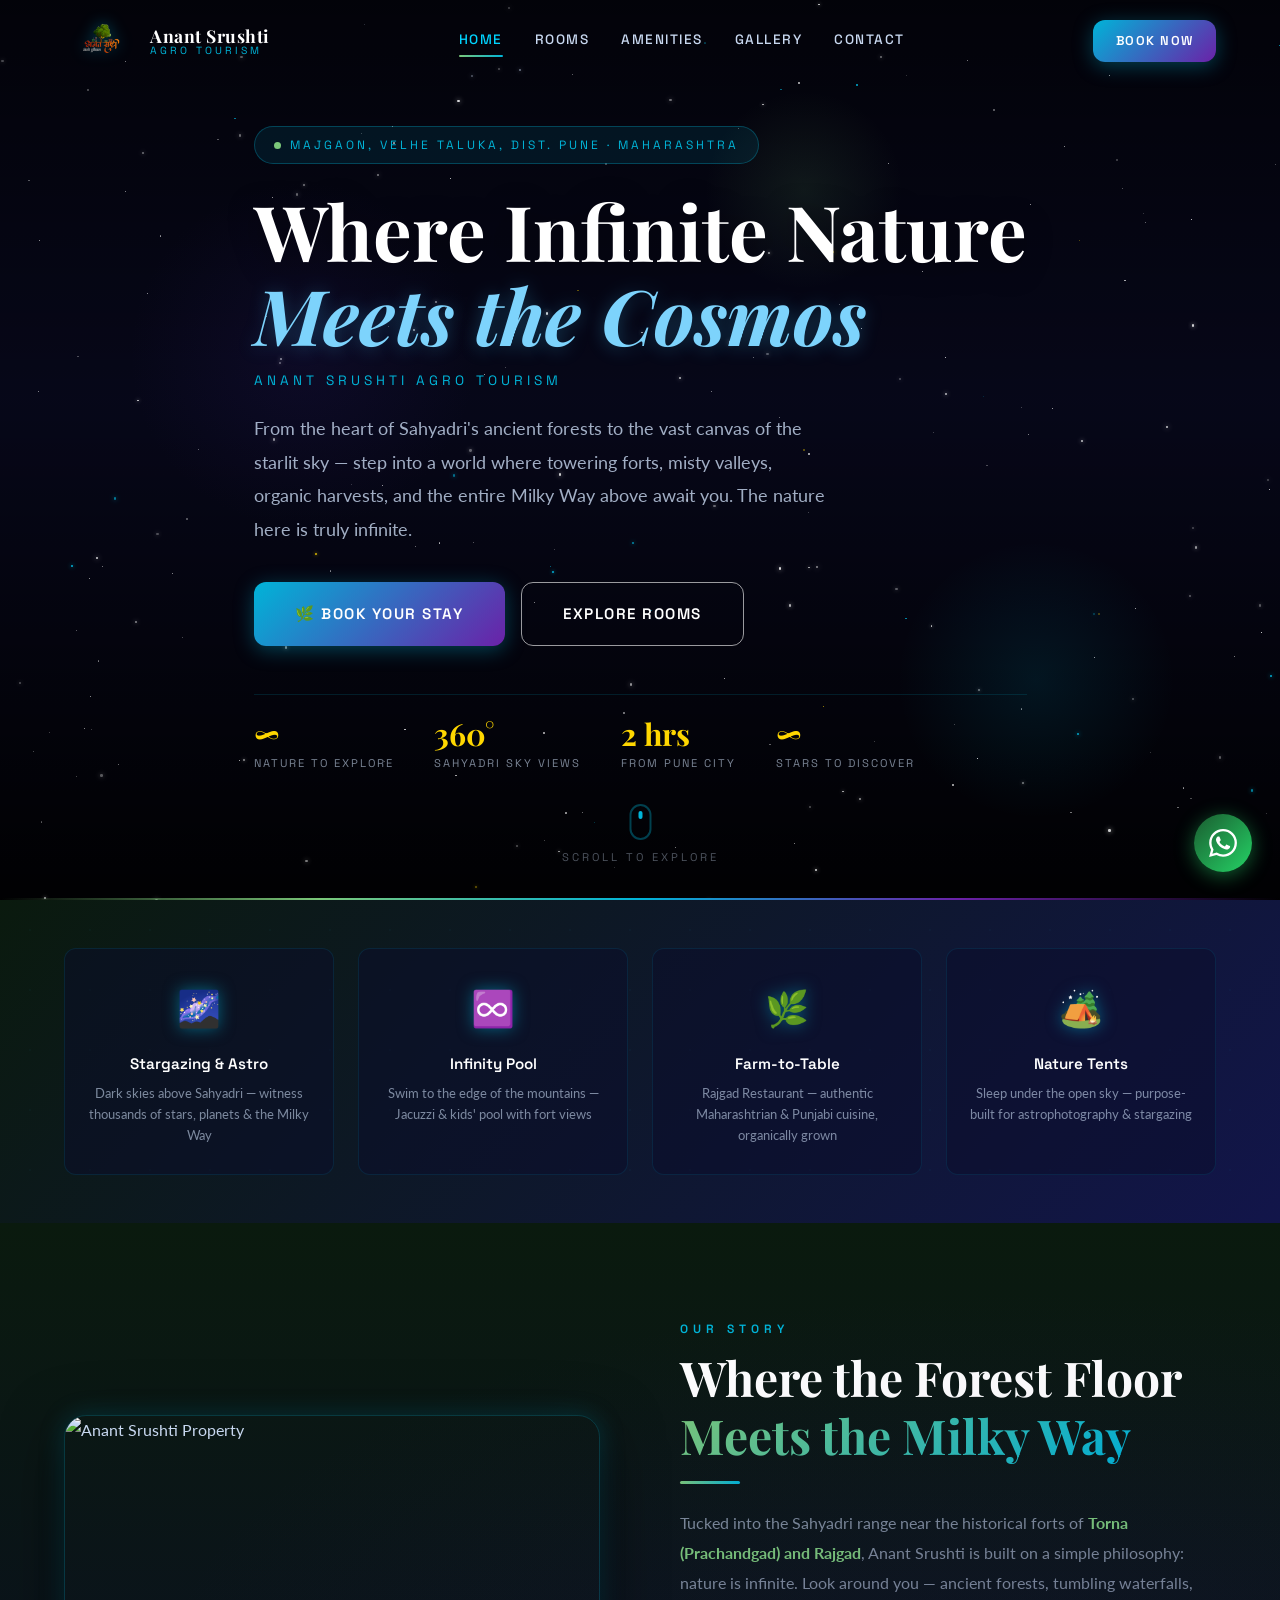
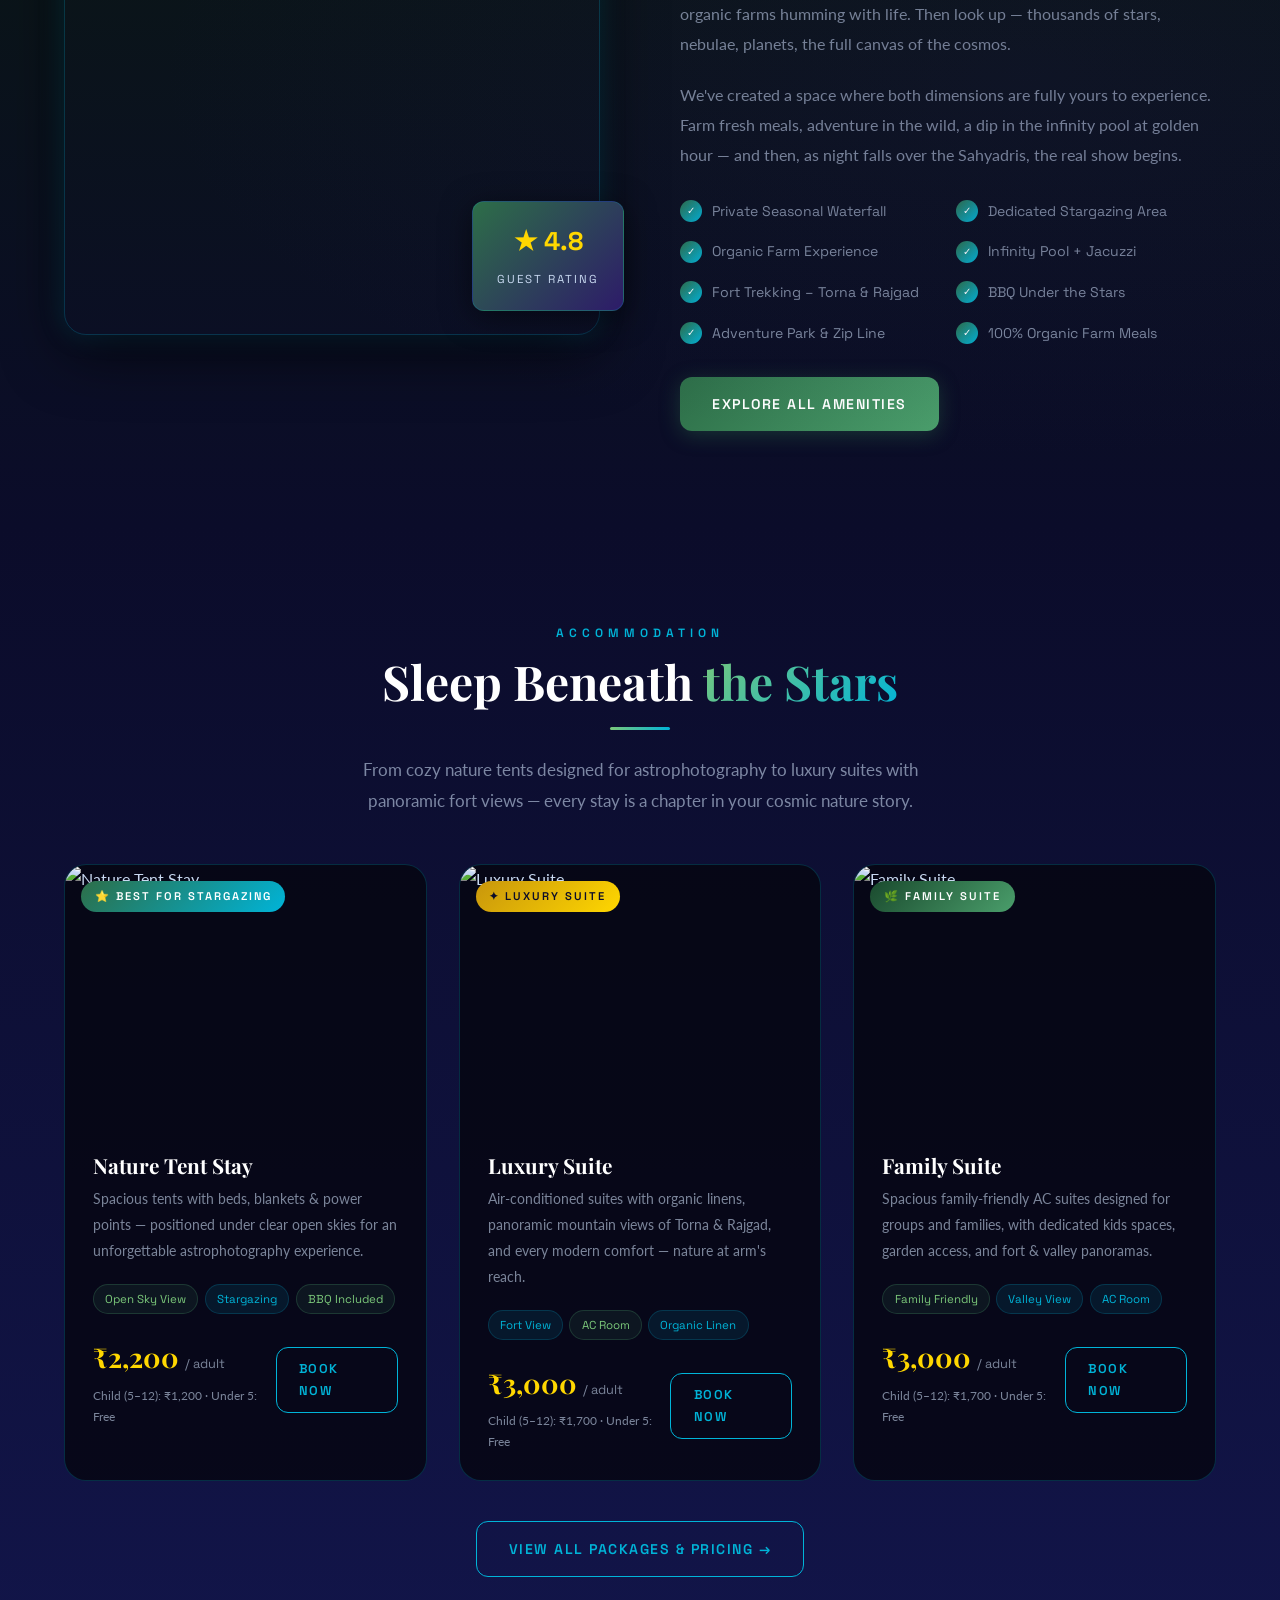
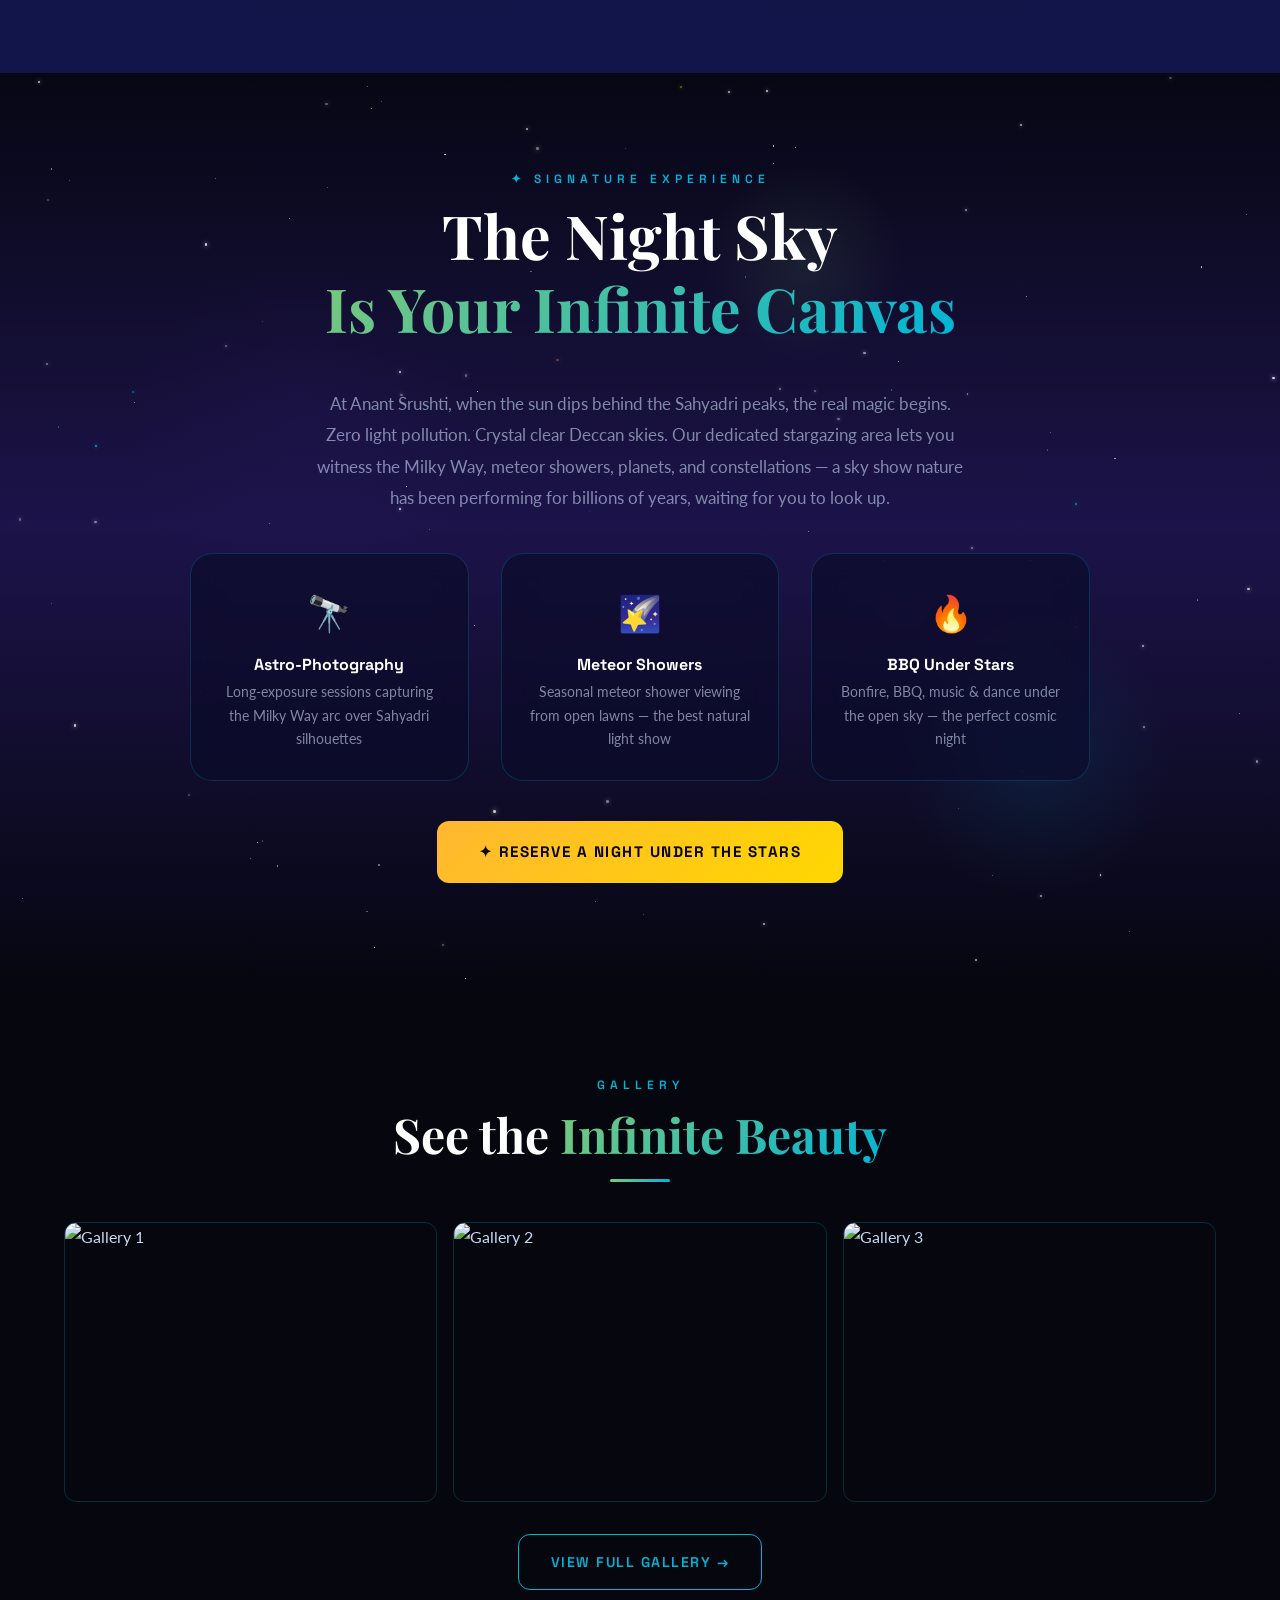
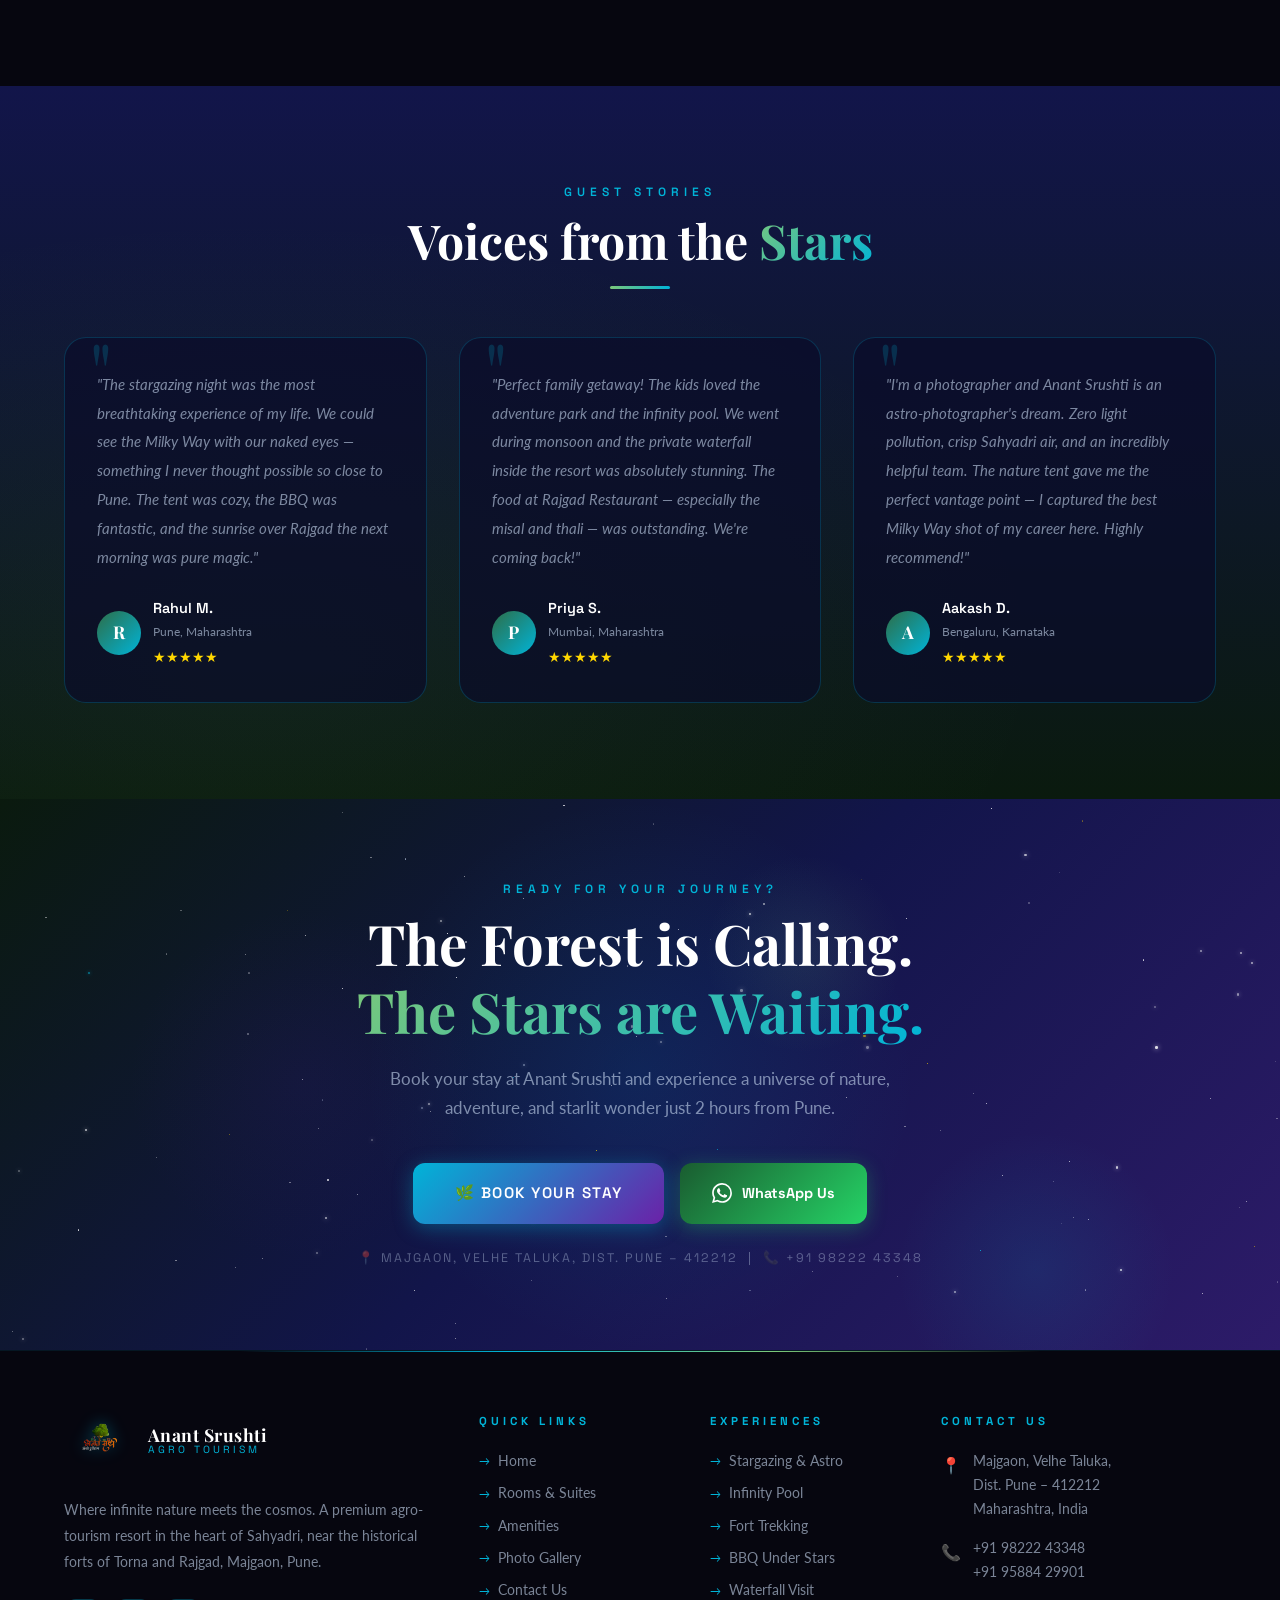
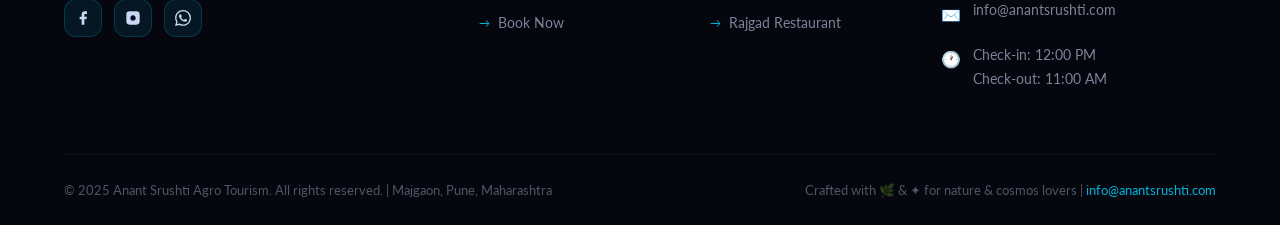
==== index.html @ 0590a641 "Publish Anant Srushti website" ====
<!DOCTYPE html>
<html lang="en">
<head>
  <meta charset="UTF-8" />
  <meta name="viewport" content="width=device-width, initial-scale=1.0" />
  <meta name="description" content="Anant Srushti Agro Tourism — Where Infinite Nature Meets the Cosmos. A premium agro-tourism resort in Majgaon, near Pune, Maharashtra. Stargazing, Infinity Pool, Farm-to-Table dining." />
  <title>Anant Srushti Agro Tourism | Infinite Nature, Infinite Sky</title>
  <link rel="icon" href="assets/images/logo.png" />
  <link rel="stylesheet" href="assets/css/style.css" />
</head>
<body>

  <!-- ══ NAVBAR ══ -->
  <nav class="navbar" id="navbar">
    <div class="nav-container">
      <a href="index.html" class="nav-logo">
        <img src="assets/images/logo.png" alt="Anant Srushti Logo" />
        <div class="nav-logo-text">
          <span class="nav-logo-name">Anant Srushti</span>
          <span class="nav-logo-sub">Agro Tourism</span>
        </div>
      </a>
      <div class="nav-links">
        <a href="index.html" class="active">Home</a>
        <a href="rooms.html">Rooms</a>
        <a href="amenities.html">Amenities</a>
        <a href="gallery.html">Gallery</a>
        <a href="contact.html">Contact</a>
      </div>
      <a href="booking.html" class="btn btn-primary btn-sm nav-cta">Book Now</a>
      <button class="hamburger" id="hamburger" aria-label="Toggle Menu">
        <span></span><span></span><span></span>
      </button>
    </div>
  </nav>

  <!-- Mobile Nav -->
  <div class="mobile-nav" id="mobileNav">
    <a href="index.html">Home</a>
    <a href="rooms.html">Rooms &amp; Accommodation</a>
    <a href="amenities.html">Amenities</a>
    <a href="gallery.html">Gallery</a>
    <a href="contact.html">Contact Us</a>
    <a href="booking.html" class="btn btn-primary">Book Now</a>
  </div>

  <!-- ══ HERO ══ -->
  <section class="hero" id="home">
    <!-- Star canvas -->
    <div class="star-canvas" aria-hidden="true"></div>

    <!-- Background: real slider images from the website -->
    <div class="hero-bg" style="background-image:
      linear-gradient(to top, rgba(0,0,0,0.98) 0%, rgba(0,0,0,0.68) 30%, rgba(0,0,0,0.42) 55%, rgba(0,0,0,0.82) 100%),
      url('https://www.anantsrushti.com/img/new_slider/1.jpg');"></div>

    <div class="container">
      <div class="hero-content">
        <div class="hero-badge">
          <span class="dot"></span>
          Majgaon, Velhe Taluka, Dist. Pune · Maharashtra
        </div>

        <h1>Where Infinite Nature<br /><em>Meets the Cosmos</em></h1>
        <p class="hero-tagline">Anant Srushti Agro Tourism</p>

        <p class="hero-desc">
          From the heart of Sahyadri's ancient forests to the vast canvas of the starlit sky —
          step into a world where towering forts, misty valleys, organic harvests, and
          the entire Milky Way above await you. The nature here is truly infinite.
        </p>

        <div class="hero-btns">
          <a href="booking.html" class="btn btn-primary btn-lg">🌿 Book Your Stay</a>
          <a href="rooms.html"   class="btn btn-outline-white btn-lg">Explore Rooms</a>
        </div>

        <div class="hero-stats">
          <div>
            <span class="hero-stat-val">∞</span>
            <span class="hero-stat-lab">Nature to Explore</span>
          </div>
          <div>
            <span class="hero-stat-val">360°</span>
            <span class="hero-stat-lab">Sahyadri Sky Views</span>
          </div>
          <div>
            <span class="hero-stat-val">2 hrs</span>
            <span class="hero-stat-lab">From Pune City</span>
          </div>
          <div>
            <span class="hero-stat-val">∞</span>
            <span class="hero-stat-lab">Stars to Discover</span>
          </div>
        </div>
      </div>
    </div>

    <div class="hero-scroll-hint">
      <div class="scroll-mouse"></div>
      <span>Scroll to explore</span>
    </div>
  </section>

  <!-- ══ HIGHLIGHTS STRIP ══ -->
  <section class="highlights">
    <div class="container">
      <div class="grid-4 stagger-children">
        <div class="highlight-card" data-animate>
          <span class="highlight-icon">🌌</span>
          <div class="highlight-title">Stargazing &amp; Astro</div>
          <div class="highlight-text">Dark skies above Sahyadri — witness thousands of stars, planets &amp; the Milky Way</div>
        </div>
        <div class="highlight-card" data-animate>
          <span class="highlight-icon">♾️</span>
          <div class="highlight-title">Infinity Pool</div>
          <div class="highlight-text">Swim to the edge of the mountains — Jacuzzi &amp; kids' pool with fort views</div>
        </div>
        <div class="highlight-card" data-animate>
          <span class="highlight-icon">🌿</span>
          <div class="highlight-title">Farm-to-Table</div>
          <div class="highlight-text">Rajgad Restaurant — authentic Maharashtrian &amp; Punjabi cuisine, organically grown</div>
        </div>
        <div class="highlight-card" data-animate>
          <span class="highlight-icon">🏕️</span>
          <div class="highlight-title">Nature Tents</div>
          <div class="highlight-text">Sleep under the open sky — purpose-built for astrophotography &amp; stargazing</div>
        </div>
      </div>
    </div>
  </section>

  <!-- ══ ABOUT ══ -->
  <section class="section" style="background: linear-gradient(180deg, var(--nature-dark) 0%, var(--space-dark) 100%); position:relative; overflow:hidden;">
    <!-- subtle nebula background -->
    <div style="position:absolute; inset:0; background: radial-gradient(ellipse at 80% 50%, rgba(45,27,105,0.12), transparent 60%); pointer-events:none;"></div>
    <div class="container">
      <div class="about-grid">
        <div class="about-img-wrapper" data-animate="left">
          <img src="https://www.anantsrushti.com/img/about-us.jpg" alt="Anant Srushti Property" loading="lazy" />
          <div class="about-badge">
            <strong>★ 4.8</strong>
            <span>Guest Rating</span>
          </div>
        </div>

        <div data-animate="right">
          <span class="section-label">Our Story</span>
          <h2 class="section-title">Where the Forest Floor<br/><span class="grad-text">Meets the Milky Way</span></h2>
          <div class="divider"></div>
          <p style="color:var(--text-muted); margin-bottom:1.25rem; line-height:1.9;">
            Tucked into the Sahyadri range near the historical forts of <strong style="color:var(--nature-glow)">Torna (Prachandgad) and Rajgad</strong>,
            Anant Srushti is built on a simple philosophy: nature is infinite. Look around you — ancient forests, tumbling waterfalls,
            organic farms humming with life. Then look up — thousands of stars, nebulae, planets, the full canvas of the cosmos.
          </p>
          <p style="color:var(--text-muted); margin-bottom:1.75rem; line-height:1.9;">
            We've created a space where both dimensions are fully yours to experience. Farm fresh meals, adventure in the wild,
            a dip in the infinity pool at golden hour — and then, as night falls over the Sahyadris, the real show begins.
          </p>
          <div class="about-features">
            <div class="about-feature"><span class="check">✓</span> Private Seasonal Waterfall</div>
            <div class="about-feature"><span class="check">✓</span> Dedicated Stargazing Area</div>
            <div class="about-feature"><span class="check">✓</span> Organic Farm Experience</div>
            <div class="about-feature"><span class="check">✓</span> Infinity Pool + Jacuzzi</div>
            <div class="about-feature"><span class="check">✓</span> Fort Trekking – Torna &amp; Rajgad</div>
            <div class="about-feature"><span class="check">✓</span> BBQ Under the Stars</div>
            <div class="about-feature"><span class="check">✓</span> Adventure Park &amp; Zip Line</div>
            <div class="about-feature"><span class="check">✓</span> 100% Organic Farm Meals</div>
          </div>
          <div style="margin-top:2rem;">
            <a href="amenities.html" class="btn btn-nature">Explore All Amenities</a>
          </div>
        </div>
      </div>
    </div>
  </section>

  <!-- ══ ROOMS PREVIEW ══ -->
  <section class="section section-space">
    <div class="container">
      <div class="text-center" style="margin-bottom:3rem;">
        <span class="section-label" data-animate>Accommodation</span>
        <h2 class="section-title" data-animate>Sleep Beneath <span class="grad-text">the Stars</span></h2>
        <div class="divider center" data-animate></div>
        <p class="section-subtitle" style="margin:0 auto;" data-animate>
          From cozy nature tents designed for astrophotography to luxury suites with panoramic fort views —
          every stay is a chapter in your cosmic nature story.
        </p>
      </div>
      <div class="grid-3 stagger-children">

        <!-- Tent -->
        <div class="room-card" data-animate>
          <div class="room-img-wrap">
            <img src="https://www.anantsrushti.com/img/new_slider/3.jpg" alt="Nature Tent Stay" loading="lazy" />
            <span class="room-badge">⭐ Best for Stargazing</span>
          </div>
          <div class="room-body">
            <h3>Nature Tent Stay</h3>
            <p>Spacious tents with beds, blankets &amp; power points — positioned under clear open skies for an unforgettable astrophotography experience.</p>
            <div class="room-tags">
              <span class="room-tag green">Open Sky View</span>
              <span class="room-tag">Stargazing</span>
              <span class="room-tag green">BBQ Included</span>
            </div>
            <div style="display:flex; justify-content:space-between; align-items:center; margin-top:1.25rem;">
              <div>
                <div class="room-price">₹2,200 <span>/ adult</span></div>
                <div style="font-size:0.75rem; color:var(--text-muted); margin-top:0.2rem;">Child (5–12): ₹1,200 · Under 5: Free</div>
              </div>
              <a href="booking.html" class="btn btn-outline btn-sm">Book Now</a>
            </div>
          </div>
        </div>

        <!-- Luxury Suite -->
        <div class="room-card" data-animate>
          <div class="room-img-wrap">
            <img src="https://www.anantsrushti.com/img/new_slider/2.jpg" alt="Luxury Suite" loading="lazy" />
            <span class="room-badge" style="background:linear-gradient(135deg,#c8960c,#ffd700); color:#0b0c2a;">✦ Luxury Suite</span>
          </div>
          <div class="room-body">
            <h3>Luxury Suite</h3>
            <p>Air-conditioned suites with organic linens, panoramic mountain views of Torna &amp; Rajgad, and every modern comfort — nature at arm's reach.</p>
            <div class="room-tags">
              <span class="room-tag">Fort View</span>
              <span class="room-tag green">AC Room</span>
              <span class="room-tag">Organic Linen</span>
            </div>
            <div style="display:flex; justify-content:space-between; align-items:center; margin-top:1.25rem;">
              <div>
                <div class="room-price">₹3,000 <span>/ adult</span></div>
                <div style="font-size:0.75rem; color:var(--text-muted); margin-top:0.2rem;">Child (5–12): ₹1,700 · Under 5: Free</div>
              </div>
              <a href="booking.html" class="btn btn-outline btn-sm">Book Now</a>
            </div>
          </div>
        </div>

        <!-- Family Suite -->
        <div class="room-card" data-animate>
          <div class="room-img-wrap">
            <img src="https://www.anantsrushti.com/img/new_slider/4.jpg" alt="Family Suite" loading="lazy" />
            <span class="room-badge" style="background:linear-gradient(135deg,#1a4a2e,#4a9e6b);">🌿 Family Suite</span>
          </div>
          <div class="room-body">
            <h3>Family Suite</h3>
            <p>Spacious family-friendly AC suites designed for groups and families, with dedicated kids spaces, garden access, and fort &amp; valley panoramas.</p>
            <div class="room-tags">
              <span class="room-tag green">Family Friendly</span>
              <span class="room-tag">Valley View</span>
              <span class="room-tag">AC Room</span>
            </div>
            <div style="display:flex; justify-content:space-between; align-items:center; margin-top:1.25rem;">
              <div>
                <div class="room-price">₹3,000 <span>/ adult</span></div>
                <div style="font-size:0.75rem; color:var(--text-muted); margin-top:0.2rem;">Child (5–12): ₹1,700 · Under 5: Free</div>
              </div>
              <a href="booking.html" class="btn btn-outline btn-sm">Book Now</a>
            </div>
          </div>
        </div>

      </div>
      <div class="text-center" style="margin-top:2.5rem;">
        <a href="rooms.html" class="btn btn-outline">View All Packages &amp; Pricing →</a>
      </div>
    </div>
  </section>

  <!-- ══ STARGAZING EXPERIENCE STRIP ══ -->
  <section class="experience-strip" style="background-image: linear-gradient(to top, rgba(6,6,15,0.95) 0%, rgba(45,27,105,0.5) 50%, rgba(6,6,15,0.9) 100%), url('https://www.anantsrushti.com/img/services/gallery11.jpg');">
    <div class="star-canvas" aria-hidden="true"></div>
    <div class="overlay"></div>
    <div class="container text-center" style="position:relative; z-index:2;">
      <span class="section-label" data-animate>✦ Signature Experience</span>
      <h2 class="section-title" data-animate style="font-size:clamp(2.2rem,5vw,3.8rem);">The Night Sky<br/><span class="grad-text">Is Your Infinite Canvas</span></h2>
      <div class="divider center" data-animate></div>
      <p class="section-subtitle" style="margin: 0 auto 2.5rem; max-width:650px;" data-animate>
        At Anant Srushti, when the sun dips behind the Sahyadri peaks, the real magic begins.
        Zero light pollution. Crystal clear Deccan skies. Our dedicated stargazing area lets you
        witness the Milky Way, meteor showers, planets, and constellations — a sky show
        nature has been performing for billions of years, waiting for you to look up.
      </p>
      <div class="grid-3 stagger-children" style="max-width:900px; margin:0 auto 2.5rem;">
        <div class="glass-card" style="padding:1.75rem; text-align:center;">
          <div style="font-size:2.2rem; margin-bottom:0.75rem;">🔭</div>
          <h4 style="color:var(--white); font-family:'Space Grotesk',sans-serif; margin-bottom:0.4rem;">Astro-Photography</h4>
          <p style="font-size:0.85rem; color:var(--text-muted);">Long-exposure sessions capturing the Milky Way arc over Sahyadri silhouettes</p>
        </div>
        <div class="glass-card" style="padding:1.75rem; text-align:center;">
          <div style="font-size:2.2rem; margin-bottom:0.75rem;">🌠</div>
          <h4 style="color:var(--white); font-family:'Space Grotesk',sans-serif; margin-bottom:0.4rem;">Meteor Showers</h4>
          <p style="font-size:0.85rem; color:var(--text-muted);">Seasonal meteor shower viewing from open lawns — the best natural light show</p>
        </div>
        <div class="glass-card" style="padding:1.75rem; text-align:center;">
          <div style="font-size:2.2rem; margin-bottom:0.75rem;">🔥</div>
          <h4 style="color:var(--white); font-family:'Space Grotesk',sans-serif; margin-bottom:0.4rem;">BBQ Under Stars</h4>
          <p style="font-size:0.85rem; color:var(--text-muted);">Bonfire, BBQ, music &amp; dance under the open sky — the perfect cosmic night</p>
        </div>
      </div>
      <a href="booking.html" class="btn btn-gold btn-lg">✦ Reserve a Night Under the Stars</a>
    </div>
  </section>

  <!-- ══ GALLERY PREVIEW ══ -->
  <section class="section section-dark">
    <div class="container">
      <div class="text-center" style="margin-bottom:2.5rem;">
        <span class="section-label" data-animate>Gallery</span>
        <h2 class="section-title" data-animate>See the <span class="grad-text">Infinite Beauty</span></h2>
        <div class="divider center" data-animate></div>
      </div>
      <div style="display:grid; grid-template-columns: repeat(3, 1fr); gap:1rem; margin-bottom:2rem;">
        <div style="border-radius:var(--radius); overflow:hidden; border:1px solid var(--border-glow); aspect-ratio:4/3;">
          <img src="https://www.anantsrushti.com/img/gallery/1t.jpg"  alt="Gallery 1" style="width:100%;height:100%;object-fit:cover;" loading="lazy" />
        </div>
        <div style="border-radius:var(--radius); overflow:hidden; border:1px solid var(--border-glow); aspect-ratio:4/3;">
          <img src="https://www.anantsrushti.com/img/gallery/5t.jpg"  alt="Gallery 2" style="width:100%;height:100%;object-fit:cover;" loading="lazy" />
        </div>
        <div style="border-radius:var(--radius); overflow:hidden; border:1px solid var(--border-glow); aspect-ratio:4/3;">
          <img src="https://www.anantsrushti.com/img/gallery/10t.jpg" alt="Gallery 3" style="width:100%;height:100%;object-fit:cover;" loading="lazy" />
        </div>
      </div>
      <div class="text-center">
        <a href="gallery.html" class="btn btn-outline">View Full Gallery →</a>
      </div>
    </div>
  </section>

  <!-- ══ TESTIMONIALS ══ -->
  <section class="section" style="background: linear-gradient(180deg, var(--space-mid) 0%, var(--nature-dark) 100%); position:relative; overflow:hidden;">
    <div style="position:absolute; inset:0; background:radial-gradient(ellipse at 20% 80%, rgba(123,200,122,0.06), transparent 55%); pointer-events:none;"></div>
    <div class="container">
      <div class="text-center" style="margin-bottom:3rem;">
        <span class="section-label" data-animate>Guest Stories</span>
        <h2 class="section-title" data-animate>Voices from the <span class="grad-text">Stars</span></h2>
        <div class="divider center" data-animate></div>
      </div>
      <div class="grid-3 stagger-children">
        <div class="testimonial-card" data-animate>
          <p class="testimonial-text">"The stargazing night was the most breathtaking experience of my life. We could see the Milky Way with our naked eyes — something I never thought possible so close to Pune. The tent was cozy, the BBQ was fantastic, and the sunrise over Rajgad the next morning was pure magic."</p>
          <div class="testimonial-author">
            <div class="testimonial-avatar">R</div>
            <div>
              <div class="testimonial-name">Rahul M.</div>
              <div class="testimonial-loc">Pune, Maharashtra</div>
              <div class="testimonial-stars">★★★★★</div>
            </div>
          </div>
        </div>
        <div class="testimonial-card" data-animate>
          <p class="testimonial-text">"Perfect family getaway! The kids loved the adventure park and the infinity pool. We went during monsoon and the private waterfall inside the resort was absolutely stunning. The food at Rajgad Restaurant — especially the misal and thali — was outstanding. We're coming back!"</p>
          <div class="testimonial-author">
            <div class="testimonial-avatar">P</div>
            <div>
              <div class="testimonial-name">Priya S.</div>
              <div class="testimonial-loc">Mumbai, Maharashtra</div>
              <div class="testimonial-stars">★★★★★</div>
            </div>
          </div>
        </div>
        <div class="testimonial-card" data-animate>
          <p class="testimonial-text">"I'm a photographer and Anant Srushti is an astro-photographer's dream. Zero light pollution, crisp Sahyadri air, and an incredibly helpful team. The nature tent gave me the perfect vantage point — I captured the best Milky Way shot of my career here. Highly recommend!"</p>
          <div class="testimonial-author">
            <div class="testimonial-avatar">A</div>
            <div>
              <div class="testimonial-name">Aakash D.</div>
              <div class="testimonial-loc">Bengaluru, Karnataka</div>
              <div class="testimonial-stars">★★★★★</div>
            </div>
          </div>
        </div>
      </div>
    </div>
  </section>

  <!-- ══ CTA BANNER ══ -->
  <section class="cta-banner">
    <div class="star-canvas" aria-hidden="true"></div>
    <div class="container">
      <span class="section-label" data-animate>Ready for Your Journey?</span>
      <h2 class="section-title" data-animate style="font-size:clamp(2rem,4.5vw,3.5rem); max-width:700px; margin:0 auto 1.25rem;">
        The Forest is Calling.<br/><span class="grad-text">The Stars are Waiting.</span>
      </h2>
      <p style="color:var(--text-muted); max-width:540px; margin: 0 auto 2.5rem; font-size:1.05rem;" data-animate>
        Book your stay at Anant Srushti and experience a universe of nature, adventure, and starlit wonder just 2 hours from Pune.
      </p>
      <div style="display:flex; gap:1rem; justify-content:center; flex-wrap:wrap;" data-animate>
        <a href="booking.html" class="btn btn-primary btn-lg">🌿 Book Your Stay</a>
        <a href="https://wa.me/919822243348" class="wa-btn" target="_blank">
          <svg width="20" height="20" viewBox="0 0 24 24" fill="currentColor"><path d="M17.472 14.382c-.297-.149-1.758-.867-2.03-.967-.273-.099-.471-.148-.67.15-.197.297-.767.966-.94 1.164-.173.199-.347.223-.644.075-.297-.15-1.255-.463-2.39-1.475-.883-.788-1.48-1.761-1.653-2.059-.173-.297-.018-.458.13-.606.134-.133.298-.347.446-.52.149-.174.198-.298.298-.497.099-.198.05-.371-.025-.52-.075-.149-.669-1.612-.916-2.207-.242-.579-.487-.5-.669-.51-.173-.008-.371-.01-.57-.01-.198 0-.52.074-.792.372-.272.297-1.04 1.016-1.04 2.479 0 1.462 1.065 2.875 1.213 3.074.149.198 2.096 3.2 5.077 4.487.709.306 1.262.489 1.694.625.712.227 1.36.195 1.871.118.571-.085 1.758-.719 2.006-1.413.248-.694.248-1.289.173-1.413-.074-.124-.272-.198-.57-.347m-5.421 7.403h-.004a9.87 9.87 0 01-5.031-1.378l-.361-.214-3.741.982.998-3.648-.235-.374a9.86 9.86 0 01-1.51-5.26c.001-5.45 4.436-9.884 9.888-9.884 2.64 0 5.122 1.03 6.988 2.898a9.825 9.825 0 012.893 6.994c-.003 5.45-4.437 9.884-9.885 9.884m8.413-18.297A11.815 11.815 0 0012.05 0C5.495 0 .16 5.335.157 11.892c0 2.096.547 4.142 1.588 5.945L.057 24l6.305-1.654a11.882 11.882 0 005.683 1.448h.005c6.554 0 11.89-5.335 11.893-11.893a11.821 11.821 0 00-3.48-8.413Z"/></svg>
          WhatsApp Us
        </a>
      </div>
      <p style="margin-top:1.5rem; font-family:'Space Grotesk',sans-serif; font-size:0.78rem; letter-spacing:2px; color:var(--text-dim);" data-animate>
        📍 MAJGAON, VELHE TALUKA, DIST. PUNE – 412212 &nbsp;|&nbsp; 📞 +91 98222 43348
      </p>
    </div>
  </section>

  <!-- ══ FOOTER ══ -->
  <footer>
    <div class="container">
      <div class="footer-grid">
        <div class="footer-brand">
          <a href="index.html" class="nav-logo" style="margin-bottom:1rem; display:inline-flex;">
            <img src="assets/images/logo.png" alt="Anant Srushti Logo" style="height:50px;" />
            <div class="nav-logo-text">
              <span class="nav-logo-name">Anant Srushti</span>
              <span class="nav-logo-sub">Agro Tourism</span>
            </div>
          </a>
          <p>Where infinite nature meets the cosmos. A premium agro-tourism resort in the heart of Sahyadri, near the historical forts of Torna and Rajgad, Majgaon, Pune.</p>
          <div class="social-links">
            <a href="#" class="social-link" aria-label="Facebook">
              <svg width="16" height="16" viewBox="0 0 24 24" fill="currentColor"><path d="M18 2h-3a5 5 0 00-5 5v3H7v4h3v8h4v-8h3l1-4h-4V7a1 1 0 011-1h3z"/></svg>
            </a>
            <a href="#" class="social-link" aria-label="Instagram">
              <svg width="16" height="16" viewBox="0 0 24 24" fill="currentColor"><rect x="2" y="2" width="20" height="20" rx="5" ry="5"/><path d="M16 11.37A4 4 0 1112.63 8 4 4 0 0116 11.37z" fill="var(--space-dark)"/><line x1="17.5" y1="6.5" x2="17.51" y2="6.5" stroke="var(--space-dark)" stroke-width="2"/></svg>
            </a>
            <a href="https://wa.me/919822243348" class="social-link" aria-label="WhatsApp" target="_blank">
              <svg width="16" height="16" viewBox="0 0 24 24" fill="currentColor"><path d="M17.472 14.382c-.297-.149-1.758-.867-2.03-.967-.273-.099-.471-.148-.67.15-.197.297-.767.966-.94 1.164-.173.199-.347.223-.644.075-.297-.15-1.255-.463-2.39-1.475-.883-.788-1.48-1.761-1.653-2.059-.173-.297-.018-.458.13-.606.134-.133.298-.347.446-.52.149-.174.198-.298.298-.497.099-.198.05-.371-.025-.52-.075-.149-.669-1.612-.916-2.207-.242-.579-.487-.5-.669-.51-.173-.008-.371-.01-.57-.01-.198 0-.52.074-.792.372-.272.297-1.04 1.016-1.04 2.479 0 1.462 1.065 2.875 1.213 3.074.149.198 2.096 3.2 5.077 4.487.709.306 1.262.489 1.694.625.712.227 1.36.195 1.871.118.571-.085 1.758-.719 2.006-1.413.248-.694.248-1.289.173-1.413-.074-.124-.272-.198-.57-.347m-5.421 7.403h-.004a9.87 9.87 0 01-5.031-1.378l-.361-.214-3.741.982.998-3.648-.235-.374a9.86 9.86 0 01-1.51-5.26c.001-5.45 4.436-9.884 9.888-9.884 2.64 0 5.122 1.03 6.988 2.898a9.825 9.825 0 012.893 6.994c-.003 5.45-4.437 9.884-9.885 9.884m8.413-18.297A11.815 11.815 0 0012.05 0C5.495 0 .16 5.335.157 11.892c0 2.096.547 4.142 1.588 5.945L.057 24l6.305-1.654a11.882 11.882 0 005.683 1.448h.005c6.554 0 11.89-5.335 11.893-11.893a11.821 11.821 0 00-3.48-8.413Z"/></svg>
            </a>
          </div>
        </div>
        <div>
          <h4 class="footer-heading">Quick Links</h4>
          <ul class="footer-links">
            <li><a href="index.html">Home</a></li>
            <li><a href="rooms.html">Rooms &amp; Suites</a></li>
            <li><a href="amenities.html">Amenities</a></li>
            <li><a href="gallery.html">Photo Gallery</a></li>
            <li><a href="contact.html">Contact Us</a></li>
            <li><a href="booking.html">Book Now</a></li>
          </ul>
        </div>
        <div>
          <h4 class="footer-heading">Experiences</h4>
          <ul class="footer-links">
            <li><a href="amenities.html">Stargazing &amp; Astro</a></li>
            <li><a href="amenities.html">Infinity Pool</a></li>
            <li><a href="amenities.html">Fort Trekking</a></li>
            <li><a href="amenities.html">BBQ Under Stars</a></li>
            <li><a href="amenities.html">Waterfall Visit</a></li>
            <li><a href="amenities.html">Rajgad Restaurant</a></li>
          </ul>
        </div>
        <div>
          <h4 class="footer-heading">Contact Us</h4>
          <div class="footer-contact-item">
            <span class="icon">📍</span>
            <span>Majgaon, Velhe Taluka,<br />Dist. Pune – 412212<br />Maharashtra, India</span>
          </div>
          <div class="footer-contact-item">
            <span class="icon">📞</span>
            <div>
              <a href="tel:+919822243348">+91 98222 43348</a><br />
              <a href="tel:+919588429901">+91 95884 29901</a>
            </div>
          </div>
          <div class="footer-contact-item">
            <span class="icon">✉️</span>
            <a href="mailto:info@anantsrushti.com">info@anantsrushti.com</a>
          </div>
          <div class="footer-contact-item">
            <span class="icon">🕐</span>
            <span>Check-in: 12:00 PM<br />Check-out: 11:00 AM</span>
          </div>
        </div>
      </div>
      <div class="footer-bottom">
        <p>© 2025 Anant Srushti Agro Tourism. All rights reserved. | Majgaon, Pune, Maharashtra</p>
        <p>Crafted with 🌿 &amp; ✦ for nature &amp; cosmos lovers | <a href="mailto:info@anantsrushti.com">info@anantsrushti.com</a></p>
      </div>
    </div>
  </footer>

  <!-- WhatsApp Float -->
  <a href="https://wa.me/919822243348" class="whatsapp-float" target="_blank" aria-label="Chat on WhatsApp">
    <span class="wa-tooltip">Chat with us!</span>
    <svg width="28" height="28" viewBox="0 0 24 24" fill="currentColor"><path d="M17.472 14.382c-.297-.149-1.758-.867-2.03-.967-.273-.099-.471-.148-.67.15-.197.297-.767.966-.94 1.164-.173.199-.347.223-.644.075-.297-.15-1.255-.463-2.39-1.475-.883-.788-1.48-1.761-1.653-2.059-.173-.297-.018-.458.13-.606.134-.133.298-.347.446-.52.149-.174.198-.298.298-.497.099-.198.05-.371-.025-.52-.075-.149-.669-1.612-.916-2.207-.242-.579-.487-.5-.669-.51-.173-.008-.371-.01-.57-.01-.198 0-.52.074-.792.372-.272.297-1.04 1.016-1.04 2.479 0 1.462 1.065 2.875 1.213 3.074.149.198 2.096 3.2 5.077 4.487.709.306 1.262.489 1.694.625.712.227 1.36.195 1.871.118.571-.085 1.758-.719 2.006-1.413.248-.694.248-1.289.173-1.413-.074-.124-.272-.198-.57-.347m-5.421 7.403h-.004a9.87 9.87 0 01-5.031-1.378l-.361-.214-3.741.982.998-3.648-.235-.374a9.86 9.86 0 01-1.51-5.26c.001-5.45 4.436-9.884 9.888-9.884 2.64 0 5.122 1.03 6.988 2.898a9.825 9.825 0 012.893 6.994c-.003 5.45-4.437 9.884-9.885 9.884m8.413-18.297A11.815 11.815 0 0012.05 0C5.495 0 .16 5.335.157 11.892c0 2.096.547 4.142 1.588 5.945L.057 24l6.305-1.654a11.882 11.882 0 005.683 1.448h.005c6.554 0 11.89-5.335 11.893-11.893a11.821 11.821 0 00-3.48-8.413Z"/></svg>
  </a>

  <script src="assets/js/main.js"></script>
</body>
</html>
---- assets/css/style.css ----
/* ============================================================
   Anant Srushti — Cosmic Nature Theme
   "Infinite Nature, Infinite Sky"
   
   Palette:
     Space Deep   : #06060f   (near-black space)
     Space Dark   : #0b0c2a   (deep navy)
     Space Mid    : #12154a   (midnight blue)
     Nebula       : #2d1b69   (nebula purple)
     Cosmos Blue  : #1e3a5f   (cosmic blue)
     Nature Dark  : #0a1a0e   (forest black)
     Nature Green : #1a4a2e   (deep forest)
     Nature Mid   : #2d6e48   (forest green)
     Nature Light : #4a9e6b   (leaf green)
     Nature Glow  : #7bc87a   (bioluminescent)
     Star Gold    : #ffd700   (stars)
     Aurora Teal  : #00b4d8   (aurora)
     Moonlight    : #c8d8f0   (star white)
============================================================ */

/* ── Google Fonts ── */
@import url('https://fonts.googleapis.com/css2?family=Playfair+Display:ital,wght@0,400;0,600;0,700;1,400&family=Space+Grotesk:wght@300;400;500;600;700&family=Lato:wght@300;400;700&display=swap');

/* ── CSS Custom Properties ── */
:root {
  --space-deep:      #06060f;
  --space-dark:      #0b0c2a;
  --space-mid:       #12154a;
  --nebula:          #2d1b69;
  --nebula-pink:     #6b21a8;
  --cosmos-blue:     #1e3a5f;
  --nature-dark:     #0a1a0e;
  --nature-green:    #1a4a2e;
  --nature-mid:      #2d6e48;
  --nature-light:    #4a9e6b;
  --nature-glow:     #7bc87a;
  --star-gold:       #ffd700;
  --star-amber:      #ffb830;
  --aurora-teal:     #00b4d8;
  --aurora-bright:   #00d4ff;
  --moonlight:       #c8d8f0;
  --white:           #ffffff;
  --earth-brown:     #3d2410;
  --cosmic-cream:    #f0eef8;

  /* Semantic */
  --bg-body:         var(--space-dark);
  --text-main:       var(--moonlight);
  --text-muted:      rgba(200, 216, 240, 0.6);
  --text-dim:        rgba(200, 216, 240, 0.38);
  --border-glow:     rgba(0, 180, 216, 0.22);
  --border-nature:   rgba(75, 158, 107, 0.25);
  --shadow-sm:       0 2px 12px rgba(0,0,0,0.35);
  --shadow-md:       0 6px 30px rgba(0,0,0,0.5);
  --shadow-lg:       0 16px 60px rgba(0,0,0,0.65);
  --shadow-glow:     0 0 25px rgba(0, 180, 216, 0.25);
  --shadow-nature:   0 0 25px rgba(75, 158, 107, 0.2);
  --radius:          12px;
  --radius-lg:       22px;
  --transition:      0.35s cubic-bezier(0.4, 0, 0.2, 1);
  --nav-height:      82px;
}

/* ── Reset & Base ── */
*, *::before, *::after { box-sizing: border-box; margin: 0; padding: 0; }
html { scroll-behavior: smooth; font-size: 16px; }
body {
  font-family: 'Lato', 'Space Grotesk', sans-serif;
  background-color: var(--space-dark);
  color: var(--text-main);
  line-height: 1.75;
  overflow-x: hidden;
}
img { max-width: 100%; height: auto; display: block; }
a  { text-decoration: none; color: inherit; }
ul { list-style: none; }
button { cursor: pointer; border: none; background: none; font-family: inherit; }

/* ── Starfield Animations ── */
@keyframes twinkle {
  0%, 100% { opacity: 0.15; transform: scale(1); }
  50%       { opacity: 1;    transform: scale(1.3); }
}
@keyframes twinkleSlow {
  0%, 100% { opacity: 0.08; }
  50%       { opacity: 0.6;  }
}
@keyframes shootingStar {
  0%   { transform: translateX(0)    translateY(0);    opacity: 1; }
  100% { transform: translateX(-400px) translateY(400px); opacity: 0; }
}
@keyframes nebulaPulse {
  0%, 100% { opacity: 0.12; transform: scale(1); }
  50%       { opacity: 0.22; transform: scale(1.08); }
}
@keyframes floatLeaf {
  0%, 100% { transform: translateY(0) rotate(0deg); }
  50%       { transform: translateY(-12px) rotate(3deg); }
}
@keyframes auroraSway {
  0%, 100% { opacity: 0.4; transform: scaleX(1); }
  50%       { opacity: 0.7; transform: scaleX(1.05); }
}
@keyframes scrollBounce {
  0%, 100% { transform: translateY(0); }
  50%       { transform: translateY(8px); }
}
@keyframes gradientShift {
  0%   { background-position: 0% 50%; }
  50%  { background-position: 100% 50%; }
  100% { background-position: 0% 50%; }
}

/* ── Star element (JS generated) ── */
.star {
  position: absolute;
  border-radius: 50%;
  background: #fff;
  pointer-events: none;
}
.shooting-star {
  position: absolute;
  height: 2px;
  background: linear-gradient(90deg, rgba(255,255,255,0.9), transparent);
  border-radius: 2px;
  transform: rotate(-35deg);
  pointer-events: none;
  z-index: 1;
}

/* ── Nebula decoration ── */
.nebula-orb {
  position: absolute;
  border-radius: 50%;
  pointer-events: none;
  animation: nebulaPulse 8s ease-in-out infinite;
}

/* ── Typography ── */
h1, h2, h3, h4, h5 {
  font-family: 'Playfair Display', serif;
  line-height: 1.2;
  color: var(--white);
}
.font-grotesk { font-family: 'Space Grotesk', sans-serif; }

.section-label {
  font-family: 'Space Grotesk', sans-serif;
  font-size: 0.75rem;
  font-weight: 600;
  letter-spacing: 5px;
  text-transform: uppercase;
  color: var(--aurora-teal);
  display: block;
  margin-bottom: 0.6rem;
}
.section-title {
  font-size: clamp(2rem, 4vw, 3rem);
  font-weight: 700;
  margin-bottom: 1rem;
}
.section-title .grad-text {
  background: linear-gradient(135deg, var(--nature-glow), var(--aurora-teal), var(--star-gold));
  background-size: 200% 200%;
  -webkit-background-clip: text;
  -webkit-text-fill-color: transparent;
  background-clip: text;
  animation: gradientShift 5s ease infinite;
}
.section-subtitle {
  font-size: 1.05rem;
  color: var(--text-muted);
  max-width: 620px;
  line-height: 1.85;
}

/* ── Utility ── */
.container { max-width: 1200px; margin: 0 auto; padding: 0 1.5rem; }
.text-center { text-align: center; }
.text-aurora { color: var(--aurora-teal); }
.text-gold   { color: var(--star-gold); }
.text-nature { color: var(--nature-glow); }

.section       { padding: 6rem 0; }
.section-sm    { padding: 3.5rem 0; }
.section-dark  { background: var(--space-deep); }
.section-space { background: linear-gradient(180deg, var(--space-dark) 0%, var(--space-mid) 100%); }
.section-nature { background: linear-gradient(180deg, var(--nature-dark) 0%, var(--nature-green) 100%); }
.section-blend {
  background: linear-gradient(180deg, var(--nature-dark) 0%, var(--space-mid) 60%, var(--space-dark) 100%);
}

.divider {
  width: 60px; height: 3px;
  background: linear-gradient(90deg, var(--nature-glow), var(--aurora-teal));
  border-radius: 2px;
  margin: 0.75rem 0 1.5rem;
}
.divider.center { margin: 0.75rem auto 1.5rem; }

/* ── Glass Card ── */
.glass-card {
  background: rgba(11, 12, 42, 0.65);
  backdrop-filter: blur(14px);
  -webkit-backdrop-filter: blur(14px);
  border: 1px solid var(--border-glow);
  border-radius: var(--radius-lg);
  transition: var(--transition);
}
.glass-card:hover {
  border-color: rgba(0, 212, 255, 0.45);
  box-shadow: var(--shadow-glow);
  transform: translateY(-4px);
}
.glass-card-nature {
  background: rgba(10, 26, 14, 0.7);
  backdrop-filter: blur(14px);
  -webkit-backdrop-filter: blur(14px);
  border: 1px solid var(--border-nature);
  border-radius: var(--radius-lg);
  transition: var(--transition);
}
.glass-card-nature:hover {
  border-color: rgba(123, 200, 122, 0.5);
  box-shadow: var(--shadow-nature);
  transform: translateY(-4px);
}

/* ── Buttons ── */
.btn {
  display: inline-flex;
  align-items: center;
  gap: 0.5rem;
  padding: 0.9rem 2rem;
  border-radius: var(--radius);
  font-family: 'Space Grotesk', sans-serif;
  font-weight: 600;
  font-size: 0.88rem;
  letter-spacing: 1.5px;
  text-transform: uppercase;
  transition: var(--transition);
}
.btn-primary {
  background: linear-gradient(135deg, var(--aurora-teal), var(--nebula-pink));
  color: var(--white);
  box-shadow: 0 4px 20px rgba(0,180,216,0.35);
}
.btn-primary:hover {
  background: linear-gradient(135deg, var(--aurora-bright), var(--nebula));
  transform: translateY(-2px);
  box-shadow: 0 8px 30px rgba(0,180,216,0.55);
}
.btn-nature {
  background: linear-gradient(135deg, var(--nature-mid), var(--nature-light));
  color: var(--white);
  box-shadow: 0 4px 20px rgba(45,110,72,0.4);
}
.btn-nature:hover {
  background: linear-gradient(135deg, var(--nature-light), var(--nature-glow));
  transform: translateY(-2px);
  box-shadow: 0 8px 30px rgba(75,158,107,0.5);
}
.btn-outline {
  border: 1.5px solid var(--aurora-teal);
  color: var(--aurora-teal);
  background: transparent;
}
.btn-outline:hover {
  background: rgba(0,180,216,0.12);
  transform: translateY(-2px);
  box-shadow: 0 4px 18px rgba(0,180,216,0.25);
}
.btn-outline-white {
  border: 1.5px solid rgba(255,255,255,0.6);
  color: var(--white);
  background: transparent;
}
.btn-outline-white:hover {
  background: rgba(255,255,255,0.1);
  transform: translateY(-2px);
}
.btn-gold {
  background: linear-gradient(135deg, var(--star-amber), var(--star-gold));
  color: var(--space-deep);
  font-weight: 700;
}
.btn-gold:hover {
  transform: translateY(-2px);
  box-shadow: 0 8px 25px rgba(255,215,0,0.45);
}
.btn-sm { padding: 0.6rem 1.4rem; font-size: 0.8rem; }
.btn-lg { padding: 1.1rem 2.6rem; font-size: 0.95rem; }

/* ── Grid helpers ── */
.grid-2 { display: grid; grid-template-columns: repeat(2, 1fr); gap: 2rem; }
.grid-3 { display: grid; grid-template-columns: repeat(3, 1fr); gap: 2rem; }
.grid-4 { display: grid; grid-template-columns: repeat(4, 1fr); gap: 1.5rem; }

/* ── Navbar ── */
.navbar {
  position: fixed;
  top: 0; left: 0; right: 0;
  z-index: 1000;
  height: var(--nav-height);
  display: flex;
  align-items: center;
  background: transparent;
  transition: var(--transition);
}
.navbar.scrolled {
  background: rgba(6, 6, 15, 0.92);
  backdrop-filter: blur(16px);
  -webkit-backdrop-filter: blur(16px);
  box-shadow: 0 4px 30px rgba(0,0,0,0.5), 0 1px 0 rgba(0,180,216,0.15);
}
.navbar.solid {
  background: rgba(6, 6, 15, 0.97);
  backdrop-filter: blur(16px);
}
.nav-container {
  max-width: 1200px;
  margin: 0 auto;
  padding: 0 1.5rem;
  display: flex;
  align-items: center;
  justify-content: space-between;
  width: 100%;
}
.nav-logo {
  display: flex;
  align-items: center;
  gap: 0.85rem;
}
.nav-logo img {
  height: 52px;
  width: auto;
  filter: drop-shadow(0 0 8px rgba(0,180,216,0.4));
}
.nav-logo-text { display: flex; flex-direction: column; line-height: 1.1; }
.nav-logo-name {
  font-family: 'Playfair Display', serif;
  font-size: 1.1rem;
  font-weight: 700;
  color: var(--white);
  letter-spacing: 0.5px;
}
.nav-logo-sub {
  font-family: 'Space Grotesk', sans-serif;
  font-size: 0.65rem;
  letter-spacing: 3px;
  text-transform: uppercase;
  color: var(--aurora-teal);
}
.nav-links {
  display: flex;
  align-items: center;
  gap: 2rem;
}
.nav-links a {
  font-family: 'Space Grotesk', sans-serif;
  font-size: 0.85rem;
  font-weight: 500;
  letter-spacing: 1.5px;
  text-transform: uppercase;
  color: var(--moonlight);
  transition: var(--transition);
  position: relative;
  padding-bottom: 2px;
}
.nav-links a::after {
  content: '';
  position: absolute;
  bottom: -3px; left: 0;
  width: 0; height: 2px;
  background: linear-gradient(90deg, var(--nature-glow), var(--aurora-teal));
  border-radius: 1px;
  transition: width var(--transition);
}
.nav-links a:hover, .nav-links a.active { color: var(--aurora-bright); }
.nav-links a:hover::after, .nav-links a.active::after { width: 100%; }

/* Hamburger */
.hamburger {
  display: none;
  flex-direction: column;
  gap: 5px;
  width: 32px;
  padding: 4px;
  cursor: pointer;
}
.hamburger span {
  display: block;
  width: 100%;
  height: 2px;
  background: var(--moonlight);
  border-radius: 2px;
  transition: var(--transition);
}
.hamburger.open span:nth-child(1) { transform: translateY(7px) rotate(45deg); }
.hamburger.open span:nth-child(2) { opacity: 0; }
.hamburger.open span:nth-child(3) { transform: translateY(-7px) rotate(-45deg); }

/* Mobile Nav */
.mobile-nav {
  display: none;
  position: fixed;
  top: var(--nav-height);
  left: 0; right: 0;
  background: rgba(6, 6, 15, 0.98);
  backdrop-filter: blur(20px);
  border-bottom: 1px solid var(--border-glow);
  padding: 1.5rem;
  display: flex;
  flex-direction: column;
  gap: 0.25rem;
  z-index: 999;
  transform: translateY(-110%);
  visibility: hidden;
  pointer-events: none;
  transition: transform 0.4s cubic-bezier(0.4, 0, 0.2, 1), visibility 0s linear 0.4s;
}
.mobile-nav.open {
  transform: translateY(0);
  visibility: visible;
  pointer-events: auto;
  transition-delay: 0s;
}
.mobile-nav a {
  font-family: 'Space Grotesk', sans-serif;
  font-size: 1rem;
  font-weight: 500;
  color: var(--moonlight);
  padding: 0.85rem 1rem;
  border-radius: var(--radius);
  transition: var(--transition);
  letter-spacing: 1px;
}
.mobile-nav a:hover, .mobile-nav a.active {
  color: var(--aurora-bright);
  background: rgba(0,180,216,0.08);
}
.mobile-nav .btn { margin-top: 0.5rem; justify-content: center; }

/* ── Page Hero (sub-pages) ── */
.page-hero {
  position: relative;
  height: 380px;
  margin-top: var(--nav-height);
  overflow: hidden;
  display: flex;
  align-items: center;
}
.page-hero-bg {
  position: absolute;
  inset: 0;
  background-size: cover;
  background-position: center;
  transform: scale(1.05);
  transition: transform 0.6s ease;
}
.page-hero-overlay {
  position: absolute;
  inset: 0;
  background: linear-gradient(
    to bottom,
    rgba(6,6,15,0.75) 0%,
    rgba(11,12,42,0.55) 50%,
    rgba(6,6,15,0.85) 100%
  );
}
/* Star canvas on page heroes */
.page-hero .star-canvas {
  position: absolute;
  inset: 0;
  pointer-events: none;
  z-index: 1;
}
.page-hero-content {
  position: relative;
  z-index: 2;
  text-align: center;
  width: 100%;
  padding: 2rem 1.5rem;
}
.page-hero h1 {
  font-size: clamp(2rem, 5vw, 3.5rem);
  font-weight: 700;
  color: var(--white);
  text-shadow: 0 2px 20px rgba(0,0,0,0.5);
}
.page-hero p {
  font-size: 1.1rem;
  color: var(--text-muted);
  margin-top: 0.75rem;
}
.breadcrumb {
  display: flex;
  align-items: center;
  justify-content: center;
  gap: 0.5rem;
  font-family: 'Space Grotesk', sans-serif;
  font-size: 0.8rem;
  letter-spacing: 2px;
  text-transform: uppercase;
  color: var(--text-dim);
  margin-bottom: 0.75rem;
}
.breadcrumb a { color: var(--aurora-teal); }
.breadcrumb span { color: var(--text-dim); }

/* ── HERO ── */
.hero {
  position: relative;
  min-height: 100vh;
  display: flex;
  align-items: center;
  overflow: hidden;
}
.hero-bg {
  position: absolute;
  inset: 0;
  background-size: cover;
  background-position: center top;
  transform: scale(1.08);
  transition: transform 0.1s linear;
}
.hero-overlay {
  position: absolute;
  inset: 0;
  background: linear-gradient(
    to top,
    rgba(0,0,0,0.98) 0%,
    rgba(0,0,0,0.5)  25%,
    rgba(0,0,0,0.2)  55%,
    rgba(0,0,0,0.82) 100%
  );
}
/* Star canvas layer on hero */
.star-canvas {
  position: absolute;
  inset: 0;
  pointer-events: none;
  z-index: 1;
  overflow: hidden;
}
.hero-content {
  position: relative;
  z-index: 3;
  max-width: 780px;
}
.hero-badge {
  display: inline-flex;
  align-items: center;
  gap: 0.6rem;
  background: rgba(0,180,216,0.1);
  border: 1px solid rgba(0,180,216,0.3);
  border-radius: 50px;
  padding: 0.45rem 1.2rem;
  font-family: 'Space Grotesk', sans-serif;
  font-size: 0.75rem;
  letter-spacing: 3px;
  text-transform: uppercase;
  color: var(--aurora-teal);
  margin-bottom: 1.5rem;
}
.hero-badge .dot {
  width: 7px; height: 7px;
  background: var(--nature-glow);
  border-radius: 50%;
  animation: twinkle 2s ease-in-out infinite;
}
.hero h1 {
  font-size: clamp(2.8rem, 6vw, 5rem);
  font-weight: 700;
  color: var(--white);
  line-height: 1.1;
  margin-bottom: 0.75rem;
  text-shadow: 0 4px 30px rgba(0,0,0,0.4);
}
.hero h1 em {
  font-style: italic;
  color: #7dd3fc;
  -webkit-text-fill-color: #7dd3fc;
  text-shadow: 0 2px 18px rgba(56, 189, 248, 0.28);
}
.hero-tagline {
  font-family: 'Space Grotesk', sans-serif;
  font-size: 0.85rem;
  letter-spacing: 4px;
  text-transform: uppercase;
  color: var(--aurora-teal);
  margin-bottom: 1.25rem;
}
.hero-desc {
  font-size: 1.1rem;
  color: rgba(200,216,240,0.8);
  max-width: 580px;
  margin-bottom: 2.25rem;
  line-height: 1.9;
}
.hero-btns { display: flex; gap: 1rem; flex-wrap: wrap; margin-bottom: 3rem; }
.hero-stats {
  display: flex;
  gap: 2.5rem;
  flex-wrap: wrap;
  padding-top: 1.5rem;
  border-top: 1px solid rgba(0,180,216,0.15);
}
.hero-stat-val {
  display: block;
  font-family: 'Playfair Display', serif;
  font-size: 1.9rem;
  font-weight: 700;
  color: var(--star-gold);
  line-height: 1;
}
.hero-stat-lab {
  display: block;
  font-family: 'Space Grotesk', sans-serif;
  font-size: 0.7rem;
  letter-spacing: 2px;
  text-transform: uppercase;
  color: var(--text-muted);
  margin-top: 0.3rem;
}
.hero-scroll-hint {
  position: absolute;
  bottom: 2rem;
  left: 50%;
  transform: translateX(-50%);
  z-index: 3;
  display: flex;
  flex-direction: column;
  align-items: center;
  gap: 0.5rem;
  color: var(--text-dim);
  font-family: 'Space Grotesk', sans-serif;
  font-size: 0.7rem;
  letter-spacing: 3px;
  text-transform: uppercase;
  opacity: 1;
  visibility: visible;
  transition: opacity 0.3s ease, visibility 0s linear 0s;
}
.hero-scroll-hint.is-hidden {
  opacity: 0;
  visibility: hidden;
  pointer-events: none;
  transition: opacity 0.3s ease, visibility 0s linear 0.3s;
}
.scroll-mouse {
  width: 22px; height: 36px;
  border: 2px solid rgba(0,180,216,0.35);
  border-radius: 11px;
  position: relative;
  animation: scrollBounce 2s ease-in-out infinite;
}
.scroll-mouse::after {
  content: '';
  position: absolute;
  top: 5px; left: 50%;
  transform: translateX(-50%);
  width: 4px; height: 8px;
  background: var(--aurora-teal);
  border-radius: 2px;
  animation: scrollBounce 2s ease-in-out infinite;
}

/* Aurora line accent on hero bottom */
.hero::after {
  content: '';
  position: absolute;
  bottom: 0; left: 0; right: 0;
  height: 2px;
  background: linear-gradient(90deg, transparent, var(--nature-glow), var(--aurora-teal), var(--nebula-pink), transparent);
  animation: auroraSway 6s ease-in-out infinite;
  z-index: 4;
}

/* ── Highlights Strip ── */
.highlights {
  background: linear-gradient(135deg, var(--nature-dark) 0%, var(--space-mid) 100%);
  padding: 3rem 0;
  position: relative;
  overflow: hidden;
}
.highlights::before {
  content: '';
  position: absolute;
  inset: 0;
  background: url("data:image/svg+xml,%3Csvg width='60' height='60' viewBox='0 0 60 60' xmlns='http://www.w3.org/2000/svg'%3E%3Cg fill='none' fill-rule='evenodd'%3E%3Cg fill='%2300b4d8' fill-opacity='0.04'%3E%3Ccircle cx='30' cy='30' r='1'/%3E%3C/g%3E%3C/g%3E%3C/svg%3E");
}
.highlight-card {
  display: flex;
  flex-direction: column;
  align-items: center;
  text-align: center;
  padding: 1.75rem 1.25rem;
  border-radius: var(--radius);
  border: 1px solid rgba(0,180,216,0.12);
  background: rgba(11,12,42,0.5);
  transition: var(--transition);
  position: relative;
  overflow: hidden;
}
.highlight-card::before {
  content: '';
  position: absolute;
  inset: 0;
  background: radial-gradient(circle at center, rgba(0,180,216,0.06), transparent 70%);
  opacity: 0;
  transition: var(--transition);
}
.highlight-card:hover { border-color: rgba(0,180,216,0.35); transform: translateY(-3px); }
.highlight-card:hover::before { opacity: 1; }
.highlight-icon {
  font-size: 2.2rem;
  margin-bottom: 0.75rem;
  display: block;
  filter: drop-shadow(0 0 8px rgba(0,180,216,0.5));
}
.highlight-title {
  font-family: 'Space Grotesk', sans-serif;
  font-size: 0.95rem;
  font-weight: 600;
  color: var(--white);
  margin-bottom: 0.35rem;
}
.highlight-text {
  font-size: 0.82rem;
  color: var(--text-muted);
  line-height: 1.6;
}

/* ── About Section ── */
.about-grid {
  display: grid;
  grid-template-columns: 1fr 1fr;
  gap: 5rem;
  align-items: center;
}
.about-img-wrapper {
  position: relative;
}
.about-img-wrapper img {
  width: 100%;
  height: 520px;
  object-fit: cover;
  border-radius: var(--radius-lg);
  border: 1px solid var(--border-glow);
  box-shadow: var(--shadow-lg), var(--shadow-glow);
}
.about-img-wrapper::before {
  content: '';
  position: absolute;
  inset: -8px;
  border-radius: calc(var(--radius-lg) + 8px);
  background: linear-gradient(135deg, rgba(0,180,216,0.15), rgba(123,200,122,0.1), rgba(45,27,105,0.2));
  z-index: -1;
}
.about-badge {
  position: absolute;
  bottom: 1.5rem;
  right: -1.5rem;
  background: linear-gradient(135deg, var(--nature-mid), var(--nebula));
  color: var(--white);
  padding: 1.1rem 1.5rem;
  border-radius: var(--radius);
  font-family: 'Space Grotesk', sans-serif;
  text-align: center;
  box-shadow: var(--shadow-md);
  border: 1px solid rgba(0,180,216,0.2);
}
.about-badge strong { display: block; font-size: 1.6rem; font-weight: 700; color: var(--star-gold); }
.about-badge span   { font-size: 0.72rem; letter-spacing: 2px; text-transform: uppercase; color: var(--moonlight); }
.about-features {
  display: grid;
  grid-template-columns: 1fr 1fr;
  gap: 1rem;
  margin-top: 1.5rem;
}
.about-feature {
  display: flex;
  align-items: center;
  gap: 0.65rem;
  font-family: 'Space Grotesk', sans-serif;
  font-size: 0.88rem;
  color: var(--text-muted);
}
.about-feature .check {
  width: 22px; height: 22px;
  background: linear-gradient(135deg, var(--nature-mid), var(--aurora-teal));
  border-radius: 50%;
  display: flex; align-items: center; justify-content: center;
  font-size: 0.65rem;
  color: white;
  flex-shrink: 0;
}

/* ── Room Cards ── */
.room-card {
  border-radius: var(--radius-lg);
  overflow: hidden;
  background: rgba(6,6,15,0.8);
  border: 1px solid var(--border-glow);
  transition: var(--transition);
}
.room-card:hover {
  border-color: rgba(0,212,255,0.4);
  box-shadow: var(--shadow-glow), var(--shadow-lg);
  transform: translateY(-6px);
}
.room-img-wrap { position: relative; overflow: hidden; }
.room-img-wrap img {
  width: 100%;
  height: 260px;
  object-fit: cover;
  transition: transform 0.6s ease;
}
.room-card:hover .room-img-wrap img { transform: scale(1.06); }
.room-badge {
  position: absolute;
  top: 1rem; left: 1rem;
  background: linear-gradient(135deg, var(--nature-mid), var(--aurora-teal));
  color: var(--white);
  font-family: 'Space Grotesk', sans-serif;
  font-size: 0.7rem;
  font-weight: 600;
  letter-spacing: 2px;
  text-transform: uppercase;
  padding: 0.35rem 0.85rem;
  border-radius: 50px;
}
.room-body { padding: 1.75rem; }
.room-body h3 { font-size: 1.3rem; color: var(--white); margin-bottom: 0.5rem; }
.room-body p  { font-size: 0.9rem; color: var(--text-muted); margin-bottom: 1.25rem; line-height: 1.8; }
.room-price {
  font-family: 'Playfair Display', serif;
  font-size: 1.7rem;
  color: var(--star-gold);
  font-weight: 700;
}
.room-price span { font-size: 0.8rem; font-family: 'Space Grotesk', sans-serif; color: var(--text-muted); font-weight: 400; }
.room-tags { display: flex; flex-wrap: wrap; gap: 0.4rem; margin: 1rem 0; }
.room-tag {
  background: rgba(0,180,216,0.1);
  border: 1px solid rgba(0,180,216,0.2);
  color: var(--aurora-teal);
  font-family: 'Space Grotesk', sans-serif;
  font-size: 0.72rem;
  padding: 0.25rem 0.7rem;
  border-radius: 50px;
}
.room-tag.green {
  background: rgba(75,158,107,0.1);
  border-color: rgba(75,158,107,0.25);
  color: var(--nature-glow);
}

/* ── Experience / Stargazing section ── */
.experience-strip {
  position: relative;
  padding: 6rem 0;
  background-attachment: fixed;
  background-size: cover;
  background-position: center;
  overflow: hidden;
}
.experience-strip .overlay {
  position: absolute;
  inset: 0;
  background: linear-gradient(to top, rgba(6,6,15,0.92) 0%, rgba(45,27,105,0.5) 50%, rgba(6,6,15,0.85) 100%);
}
.experience-strip .star-canvas { z-index: 1; }
.experience-strip .container { position: relative; z-index: 2; }

/* ── Testimonials ── */
.testimonial-card {
  padding: 2rem;
  border-radius: var(--radius-lg);
  background: rgba(11,12,42,0.7);
  border: 1px solid var(--border-glow);
  position: relative;
  transition: var(--transition);
}
.testimonial-card:hover { border-color: rgba(0,212,255,0.35); }
.testimonial-card::before {
  content: '"';
  position: absolute;
  top: -0.5rem; left: 1.5rem;
  font-family: 'Playfair Display', serif;
  font-size: 5rem;
  color: var(--aurora-teal);
  opacity: 0.2;
  line-height: 1;
}
.testimonial-text { font-size: 0.95rem; color: var(--text-muted); line-height: 1.9; margin-bottom: 1.5rem; font-style: italic; }
.testimonial-author { display: flex; align-items: center; gap: 0.75rem; }
.testimonial-avatar {
  width: 44px; height: 44px;
  border-radius: 50%;
  background: linear-gradient(135deg, var(--nature-mid), var(--aurora-teal));
  display: flex; align-items: center; justify-content: center;
  font-family: 'Playfair Display', serif;
  font-size: 1.1rem;
  font-weight: 700;
  color: var(--white);
  flex-shrink: 0;
}
.testimonial-name { font-family: 'Space Grotesk', sans-serif; font-size: 0.9rem; font-weight: 600; color: var(--white); }
.testimonial-loc  { font-size: 0.75rem; color: var(--text-muted); }
.testimonial-stars { color: var(--star-gold); font-size: 0.85rem; margin-top: 0.25rem; }

/* ── CTA Banner ── */
.cta-banner {
  position: relative;
  padding: 5rem 0;
  background: linear-gradient(135deg, var(--nature-dark) 0%, var(--space-mid) 50%, var(--nebula) 100%);
  overflow: hidden;
  text-align: center;
}
.cta-banner::before {
  content: '';
  position: absolute;
  top: 50%; left: 50%;
  transform: translate(-50%, -50%);
  width: 600px; height: 600px;
  border-radius: 50%;
  background: radial-gradient(circle, rgba(0,180,216,0.1), transparent 65%);
  pointer-events: none;
}
.cta-banner .star-canvas { z-index: 0; }
.cta-banner .container { position: relative; z-index: 2; }

/* ── Amenity Cards ── */
.amenity-card {
  padding: 2rem 1.5rem;
  border-radius: var(--radius-lg);
  background: rgba(10,26,14,0.6);
  border: 1px solid var(--border-nature);
  text-align: center;
  transition: var(--transition);
  position: relative;
  overflow: hidden;
}
.amenity-card:hover {
  border-color: rgba(123,200,122,0.45);
  transform: translateY(-5px);
  box-shadow: var(--shadow-nature);
}
.amenity-card::after {
  content: '';
  position: absolute;
  bottom: 0; left: 0; right: 0;
  height: 2px;
  background: linear-gradient(90deg, var(--nature-glow), var(--aurora-teal));
  transform: scaleX(0);
  transition: transform var(--transition);
}
.amenity-card:hover::after { transform: scaleX(1); }
.amenity-icon { font-size: 2.5rem; margin-bottom: 1rem; display: block; }
.amenity-card h3 { font-size: 1.1rem; color: var(--white); margin-bottom: 0.5rem; }
.amenity-card p  { font-size: 0.86rem; color: var(--text-muted); line-height: 1.7; }

/* ── Gallery ── */
.gallery-grid {
  columns: 3;
  column-gap: 1rem;
}
.gallery-item {
  break-inside: avoid;
  margin-bottom: 1rem;
  border-radius: var(--radius);
  overflow: hidden;
  cursor: pointer;
  position: relative;
  border: 1px solid var(--border-glow);
  transition: var(--transition);
}
.gallery-item:hover { border-color: rgba(0,212,255,0.4); transform: scale(1.02); box-shadow: var(--shadow-glow); }
.gallery-item img { width: 100%; height: auto; display: block; }
.gallery-overlay {
  position: absolute;
  inset: 0;
  background: linear-gradient(to top, rgba(6,6,15,0.8), transparent 50%);
  opacity: 0;
  transition: var(--transition);
  display: flex;
  align-items: flex-end;
  padding: 1rem;
}
.gallery-item:hover .gallery-overlay { opacity: 1; }
.gallery-overlay span {
  font-family: 'Space Grotesk', sans-serif;
  font-size: 0.75rem;
  letter-spacing: 2px;
  color: var(--aurora-teal);
}

/* Lightbox */
.lightbox {
  position: fixed;
  inset: 0;
  background: rgba(6,6,15,0.97);
  backdrop-filter: blur(20px);
  z-index: 9999;
  display: flex;
  align-items: center;
  justify-content: center;
  opacity: 0;
  pointer-events: none;
  transition: opacity 0.3s ease;
}
.lightbox.active { opacity: 1; pointer-events: auto; }
.lightbox-inner { position: relative; max-width: 90vw; max-height: 85vh; }
.lightbox-img {
  max-width: 90vw;
  max-height: 82vh;
  object-fit: contain;
  border-radius: var(--radius);
  border: 1px solid var(--border-glow);
  box-shadow: 0 0 60px rgba(0,180,216,0.2);
}
.lightbox-close, .lightbox-prev, .lightbox-next {
  position: absolute;
  background: rgba(11,12,42,0.8);
  border: 1px solid var(--border-glow);
  color: var(--moonlight);
  border-radius: 50%;
  width: 44px; height: 44px;
  display: flex; align-items: center; justify-content: center;
  font-size: 1.1rem;
  cursor: pointer;
  transition: var(--transition);
  backdrop-filter: blur(8px);
}
.lightbox-close:hover, .lightbox-prev:hover, .lightbox-next:hover {
  background: var(--aurora-teal);
  color: var(--space-deep);
}
.lightbox-close { top: -22px; right: -22px; }
.lightbox-prev  { top: 50%; left: -55px; transform: translateY(-50%); }
.lightbox-next  { top: 50%; right: -55px; transform: translateY(-50%); }

/* ── Contact / Form ── */
.form-card {
  background: rgba(6,6,15,0.7);
  backdrop-filter: blur(14px);
  border: 1px solid var(--border-glow);
  border-radius: var(--radius-lg);
  padding: 2.5rem;
}
.form-group { margin-bottom: 1.25rem; }
.form-group label {
  display: block;
  font-family: 'Space Grotesk', sans-serif;
  font-size: 0.78rem;
  font-weight: 600;
  letter-spacing: 2px;
  text-transform: uppercase;
  color: var(--aurora-teal);
  margin-bottom: 0.5rem;
}
.form-group input,
.form-group select,
.form-group textarea {
  width: 100%;
  padding: 0.85rem 1.1rem;
  background: rgba(11,12,42,0.7);
  border: 1px solid rgba(0,180,216,0.2);
  border-radius: var(--radius);
  color: var(--white);
  font-family: 'Lato', sans-serif;
  font-size: 0.95rem;
  transition: var(--transition);
  outline: none;
}
.form-group input::placeholder,
.form-group textarea::placeholder { color: var(--text-dim); }
.form-group input:focus,
.form-group select:focus,
.form-group textarea:focus {
  border-color: var(--aurora-teal);
  box-shadow: 0 0 0 3px rgba(0,180,216,0.12);
  background: rgba(11,12,42,0.9);
}
.form-group select { appearance: none; cursor: pointer; }
.form-group select option { background: var(--space-dark); }
.form-row { display: grid; grid-template-columns: 1fr 1fr; gap: 1.25rem; }
.form-group textarea { resize: vertical; min-height: 130px; }

.info-card {
  display: flex;
  align-items: flex-start;
  gap: 1rem;
  padding: 1.5rem;
  border-radius: var(--radius);
  background: rgba(11,12,42,0.6);
  border: 1px solid var(--border-glow);
  transition: var(--transition);
}
.info-card:hover { border-color: rgba(0,212,255,0.3); }
.info-icon {
  width: 48px; height: 48px;
  border-radius: var(--radius);
  background: linear-gradient(135deg, var(--nature-mid), var(--aurora-teal));
  display: flex; align-items: center; justify-content: center;
  font-size: 1.3rem;
  flex-shrink: 0;
}
.info-card h4 { font-size: 0.95rem; color: var(--white); margin-bottom: 0.3rem; font-family: 'Space Grotesk', sans-serif; }
.info-card p  { font-size: 0.86rem; color: var(--text-muted); line-height: 1.7; }
.info-card a  { color: var(--aurora-teal); }

/* Map */
.map-wrap {
  border-radius: var(--radius-lg);
  overflow: hidden;
  border: 1px solid var(--border-glow);
  box-shadow: var(--shadow-glow);
}
.map-wrap iframe { display: block; width: 100%; height: 420px; filter: hue-rotate(200deg) saturate(0.4) brightness(0.7); }

/* ── FAQ ── */
.faq-item {
  border: 1px solid var(--border-glow);
  border-radius: var(--radius);
  margin-bottom: 0.75rem;
  overflow: hidden;
}
.faq-q {
  width: 100%;
  display: flex;
  justify-content: space-between;
  align-items: center;
  padding: 1.1rem 1.4rem;
  background: rgba(11,12,42,0.6);
  color: var(--white);
  font-family: 'Space Grotesk', sans-serif;
  font-size: 0.95rem;
  font-weight: 500;
  cursor: pointer;
  transition: var(--transition);
  text-align: left;
}
.faq-q:hover { background: rgba(0,180,216,0.08); color: var(--aurora-bright); }
.faq-q.open  { color: var(--aurora-bright); background: rgba(0,180,216,0.08); }
.faq-icon { font-size: 1.1rem; transition: transform 0.3s ease; color: var(--aurora-teal); }
.faq-q.open .faq-icon { transform: rotate(45deg); }
.faq-a {
  padding: 0;
  max-height: 0;
  overflow: hidden;
  transition: max-height 0.4s ease, padding 0.3s ease;
  font-size: 0.9rem;
  color: var(--text-muted);
  background: rgba(6,6,15,0.5);
  line-height: 1.8;
}
.faq-a.open { max-height: 300px; padding: 1rem 1.4rem; }

/* ── Booking Sidebar ── */
.booking-sidebar {
  background: rgba(6,6,15,0.75);
  border: 1px solid var(--border-glow);
  border-radius: var(--radius-lg);
  padding: 1.75rem;
  position: sticky;
  top: calc(var(--nav-height) + 1rem);
}
.price-row {
  display: flex;
  justify-content: space-between;
  align-items: center;
  padding: 0.65rem 0;
  border-bottom: 1px solid rgba(0,180,216,0.1);
  font-family: 'Space Grotesk', sans-serif;
  font-size: 0.88rem;
}
.price-row:last-of-type { border-bottom: none; }
.price-row .label { color: var(--text-muted); }
.price-row .price { color: var(--star-gold); font-weight: 700; }

/* ── Footer ── */
footer {
  background: var(--space-deep);
  border-top: 1px solid rgba(0,180,216,0.1);
  padding-top: 4rem;
  position: relative;
  overflow: hidden;
}
footer::before {
  content: '';
  position: absolute;
  top: 0; left: 50%;
  transform: translateX(-50%);
  width: 800px; height: 1px;
  background: linear-gradient(90deg, transparent, var(--aurora-teal), var(--nature-glow), transparent);
}
.footer-grid {
  display: grid;
  grid-template-columns: 2fr 1fr 1fr 1.5fr;
  gap: 3rem;
  padding-bottom: 3rem;
  border-bottom: 1px solid rgba(0,180,216,0.08);
}
.footer-brand p {
  font-size: 0.9rem;
  color: var(--text-muted);
  margin: 1rem 0 1.5rem;
  line-height: 1.8;
}
.footer-brand .nav-logo { margin-bottom: 0; }
.social-links { display: flex; gap: 0.75rem; }
.social-link {
  width: 38px; height: 38px;
  border-radius: var(--radius);
  background: rgba(0,180,216,0.1);
  border: 1px solid var(--border-glow);
  display: flex; align-items: center; justify-content: center;
  color: var(--moonlight);
  transition: var(--transition);
}
.social-link:hover {
  background: var(--aurora-teal);
  color: var(--space-deep);
  border-color: var(--aurora-teal);
  transform: translateY(-3px);
}
.footer-heading {
  font-family: 'Space Grotesk', sans-serif;
  font-size: 0.72rem;
  font-weight: 700;
  letter-spacing: 4px;
  text-transform: uppercase;
  color: var(--aurora-teal);
  margin-bottom: 1.25rem;
}
.footer-links { display: flex; flex-direction: column; gap: 0.5rem; }
.footer-links a {
  font-size: 0.87rem;
  color: var(--text-muted);
  transition: var(--transition);
  display: flex;
  align-items: center;
  gap: 0.5rem;
}
.footer-links a::before { content: '→'; font-size: 0.7rem; color: var(--aurora-teal); }
.footer-links a:hover { color: var(--moonlight); padding-left: 4px; }
.footer-contact-item {
  display: flex;
  align-items: flex-start;
  gap: 0.75rem;
  margin-bottom: 0.9rem;
  font-size: 0.86rem;
  color: var(--text-muted);
}
.footer-contact-item .icon { font-size: 1rem; color: var(--aurora-teal); flex-shrink: 0; margin-top: 0.15rem; }
.footer-contact-item a { color: var(--text-muted); }
.footer-contact-item a:hover { color: var(--aurora-teal); }
.footer-bottom {
  padding: 1.5rem 0;
  display: flex;
  align-items: center;
  justify-content: space-between;
  flex-wrap: wrap;
  gap: 0.75rem;
}
.footer-bottom p { font-size: 0.8rem; color: var(--text-dim); }
.footer-bottom a { color: var(--aurora-teal); }

/* ── WhatsApp Float ── */
.whatsapp-float {
  position: fixed;
  bottom: 1.75rem;
  right: 1.75rem;
  z-index: 900;
  width: 58px; height: 58px;
  background: linear-gradient(135deg, #1a5c30, #25D366);
  border-radius: 50%;
  display: flex; align-items: center; justify-content: center;
  color: white;
  box-shadow: 0 4px 20px rgba(37,211,102,0.45), 0 0 0 0 rgba(37,211,102,0.3);
  transition: var(--transition);
  animation: waPulse 3s ease-in-out infinite;
}
@keyframes waPulse {
  0%, 100% { box-shadow: 0 4px 20px rgba(37,211,102,0.45), 0 0 0 0 rgba(37,211,102,0.3); }
  50%       { box-shadow: 0 4px 20px rgba(37,211,102,0.6), 0 0 0 12px rgba(37,211,102,0); }
}
.whatsapp-float:hover {
  transform: scale(1.12) translateY(-3px);
  box-shadow: 0 8px 30px rgba(37,211,102,0.6);
}
.wa-tooltip {
  position: absolute;
  right: 70px;
  background: rgba(6,6,15,0.9);
  border: 1px solid rgba(37,211,102,0.3);
  color: #25D366;
  font-family: 'Space Grotesk', sans-serif;
  font-size: 0.78rem;
  font-weight: 600;
  padding: 0.45rem 0.9rem;
  border-radius: 50px;
  white-space: nowrap;
  opacity: 0;
  transform: translateX(8px);
  transition: var(--transition);
  pointer-events: none;
  backdrop-filter: blur(8px);
}
.whatsapp-float:hover .wa-tooltip { opacity: 1; transform: translateX(0); }

/* ── WA inline button ── */
.wa-btn {
  display: inline-flex;
  align-items: center;
  gap: 0.6rem;
  background: linear-gradient(135deg, #1a5c30, #25D366);
  color: var(--white);
  padding: 1rem 2rem;
  border-radius: var(--radius);
  font-family: 'Space Grotesk', sans-serif;
  font-weight: 700;
  font-size: 0.9rem;
  transition: var(--transition);
  box-shadow: 0 4px 20px rgba(37,211,102,0.3);
}
.wa-btn:hover {
  transform: translateY(-2px);
  box-shadow: 0 8px 28px rgba(37,211,102,0.5);
}

/* ── Tags ── */
.tag-row { display: flex; flex-wrap: wrap; gap: 0.45rem; margin-top: 0.5rem; }
.tag {
  background: rgba(0,180,216,0.1);
  border: 1px solid rgba(0,180,216,0.2);
  color: var(--aurora-teal);
  font-family: 'Space Grotesk', sans-serif;
  font-size: 0.72rem;
  font-weight: 600;
  padding: 0.28rem 0.75rem;
  border-radius: 50px;
}
.tag.green {
  background: rgba(123,200,122,0.1);
  border-color: rgba(123,200,122,0.25);
  color: var(--nature-glow);
}
.tag.gold {
  background: rgba(255,215,0,0.1);
  border-color: rgba(255,215,0,0.25);
  color: var(--star-gold);
}

/* ── Scroll Animations ── */
[data-animate] {
  opacity: 0;
  transform: translateY(28px);
  transition: opacity 0.7s ease, transform 0.7s ease;
}
[data-animate="left"]  { transform: translateX(-40px); }
[data-animate="right"] { transform: translateX(40px); }
[data-animate="scale"] { transform: scale(0.92); }
[data-animate].in-view { opacity: 1; transform: none; }
.delay-1 { transition-delay: 0.1s; }
.delay-2 { transition-delay: 0.2s; }
.delay-3 { transition-delay: 0.3s; }
.delay-4 { transition-delay: 0.4s; }
.delay-5 { transition-delay: 0.5s; }
.delay-6 { transition-delay: 0.6s; }

/* ── Gallery Filters ── */
.filter-tabs { display: flex; flex-wrap: wrap; gap: 0.5rem; justify-content: center; margin-bottom: 2.5rem; }
.filter-tab {
  padding: 0.5rem 1.4rem;
  border-radius: 50px;
  font-family: 'Space Grotesk', sans-serif;
  font-size: 0.8rem;
  font-weight: 600;
  letter-spacing: 1px;
  border: 1.5px solid rgba(0,180,216,0.25);
  color: var(--text-muted);
  background: transparent;
  cursor: pointer;
  transition: var(--transition);
}
.filter-tab.active, .filter-tab:hover {
  background: linear-gradient(135deg, var(--aurora-teal), var(--nebula-pink));
  border-color: transparent;
  color: var(--white);
}

/* ── Why Book Cards ── */
.why-book-card {
  background: rgba(11,12,42,0.6);
  border: 1px solid var(--border-glow);
  border-radius: var(--radius-lg);
  padding: 2rem 1.5rem;
  text-align: center;
  transition: var(--transition);
}
.why-book-card:hover { border-color: rgba(0,212,255,0.35); transform: translateY(-4px); box-shadow: var(--shadow-glow); }
.why-book-icon { font-size: 2.2rem; margin-bottom: 0.75rem; display: block; }
.why-book-card h4 { font-size: 1rem; color: var(--white); margin-bottom: 0.4rem; font-family: 'Space Grotesk', sans-serif; }
.why-book-card p  { font-size: 0.85rem; color: var(--text-muted); }

/* ── Booking Page ── */
.booking-hero-section {
  background: linear-gradient(135deg, var(--nature-dark), var(--space-mid));
  padding: 5rem 0 3rem;
  margin-top: var(--nav-height);
  position: relative;
  overflow: hidden;
}

/* ── Responsive ── */
@media (max-width: 1024px) {
  .grid-4 { grid-template-columns: repeat(2, 1fr); }
  .about-grid { grid-template-columns: 1fr; gap: 2.5rem; }
  .about-img-wrapper img { height: 380px; }
  .about-badge { right: 1rem; }
  .footer-grid { grid-template-columns: 1fr 1fr; gap: 2rem; }
  .gallery-grid { columns: 2; }
}
@media (max-width: 768px) {
  :root { --nav-height: 68px; }
  .nav-links, .nav-cta { display: none; }
  .hamburger { display: flex; }
  .mobile-nav { display: flex; }
  .grid-2, .grid-3, .grid-4 { grid-template-columns: 1fr; }
  .about-features { grid-template-columns: 1fr; }
  .form-row { grid-template-columns: 1fr; }
  .footer-grid { grid-template-columns: 1fr; gap: 2rem; }
  .footer-bottom { flex-direction: column; text-align: center; }
  .gallery-grid { columns: 1; }
  .page-hero { height: 300px; }
  .hero-stats { gap: 1.25rem; }
  .about-badge { position: static; margin-top: 1rem; display: inline-block; }
  .section { padding: 4rem 0; }
  .form-card { padding: 1.75rem 1.25rem; }
  .lightbox-prev { left: -40px; }
  .lightbox-next { right: -40px; }
}
@media (max-width: 480px) {
  .hero-btns { flex-direction: column; }
  .hero-btns .btn { width: 100%; justify-content: center; }
  .whatsapp-float { width: 52px; height: 52px; bottom: 1.25rem; right: 1.25rem; }
  .lightbox-prev, .lightbox-next { display: none; }
}
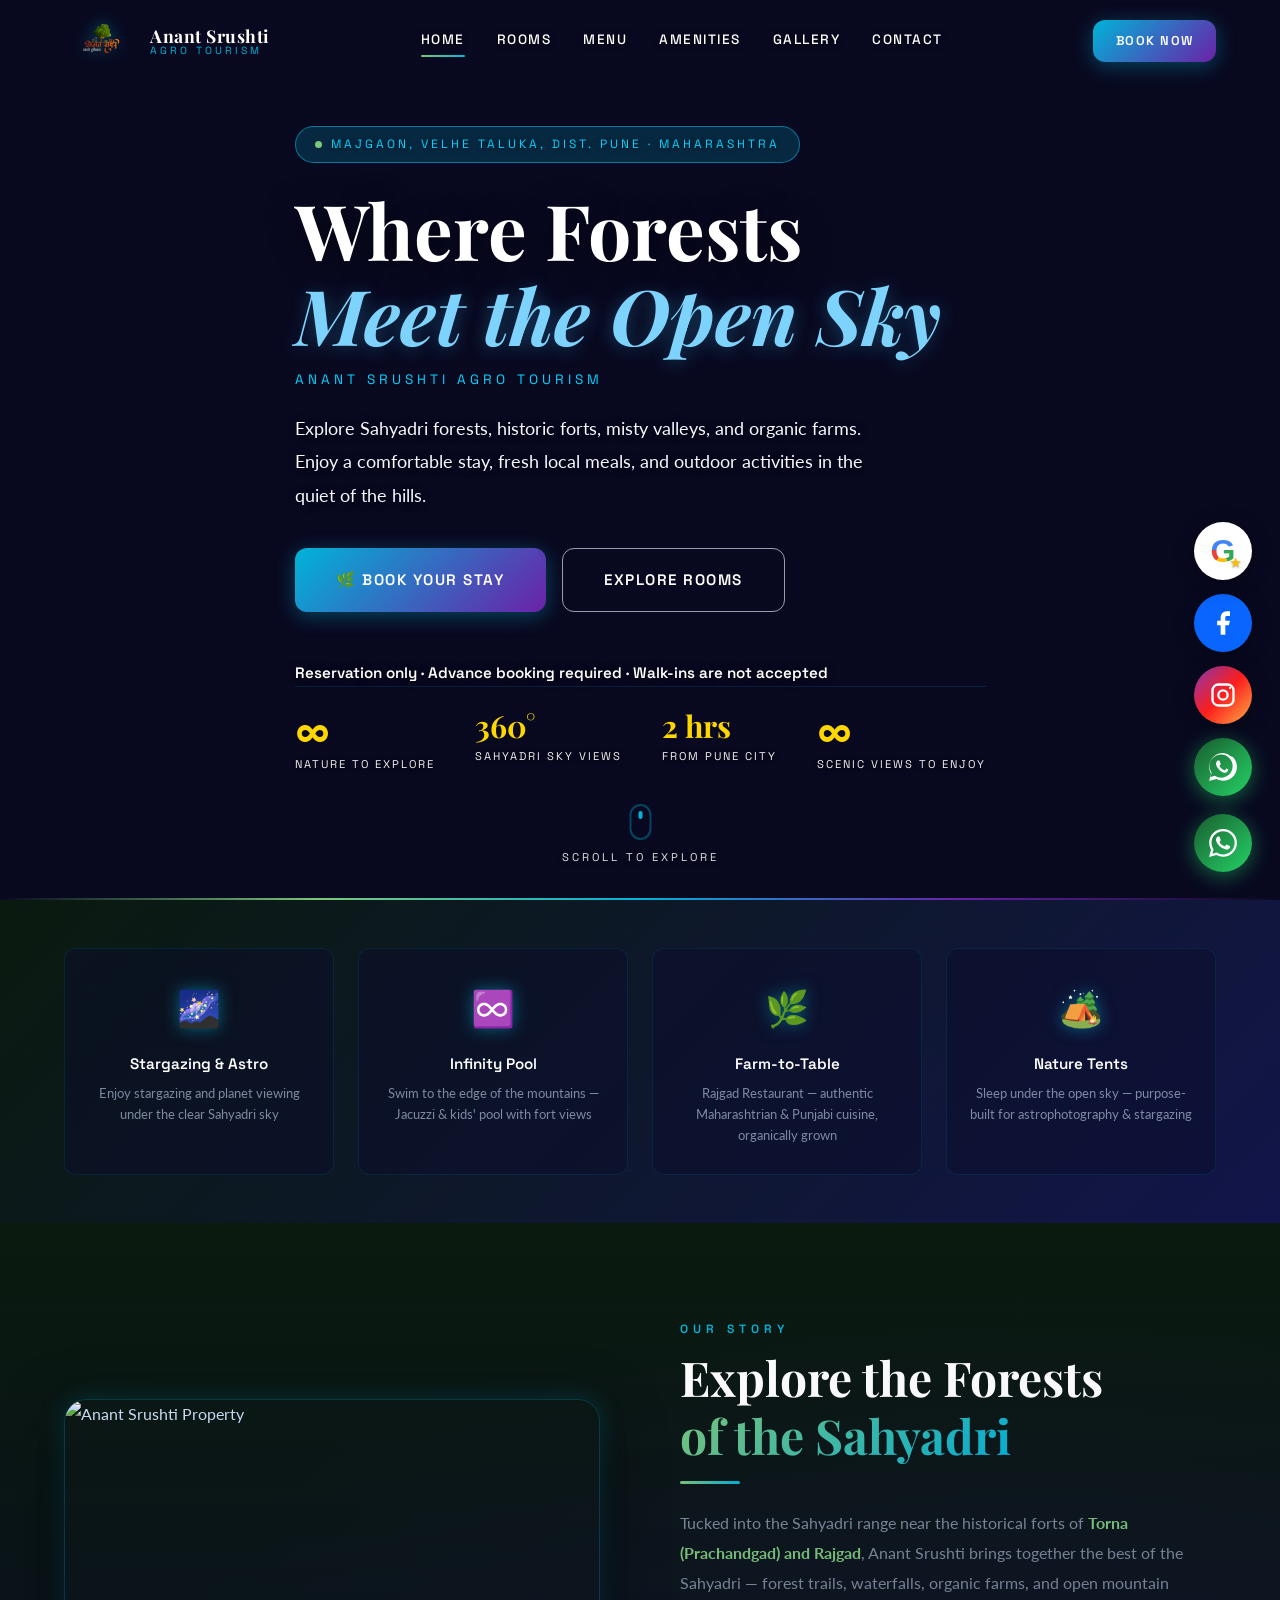
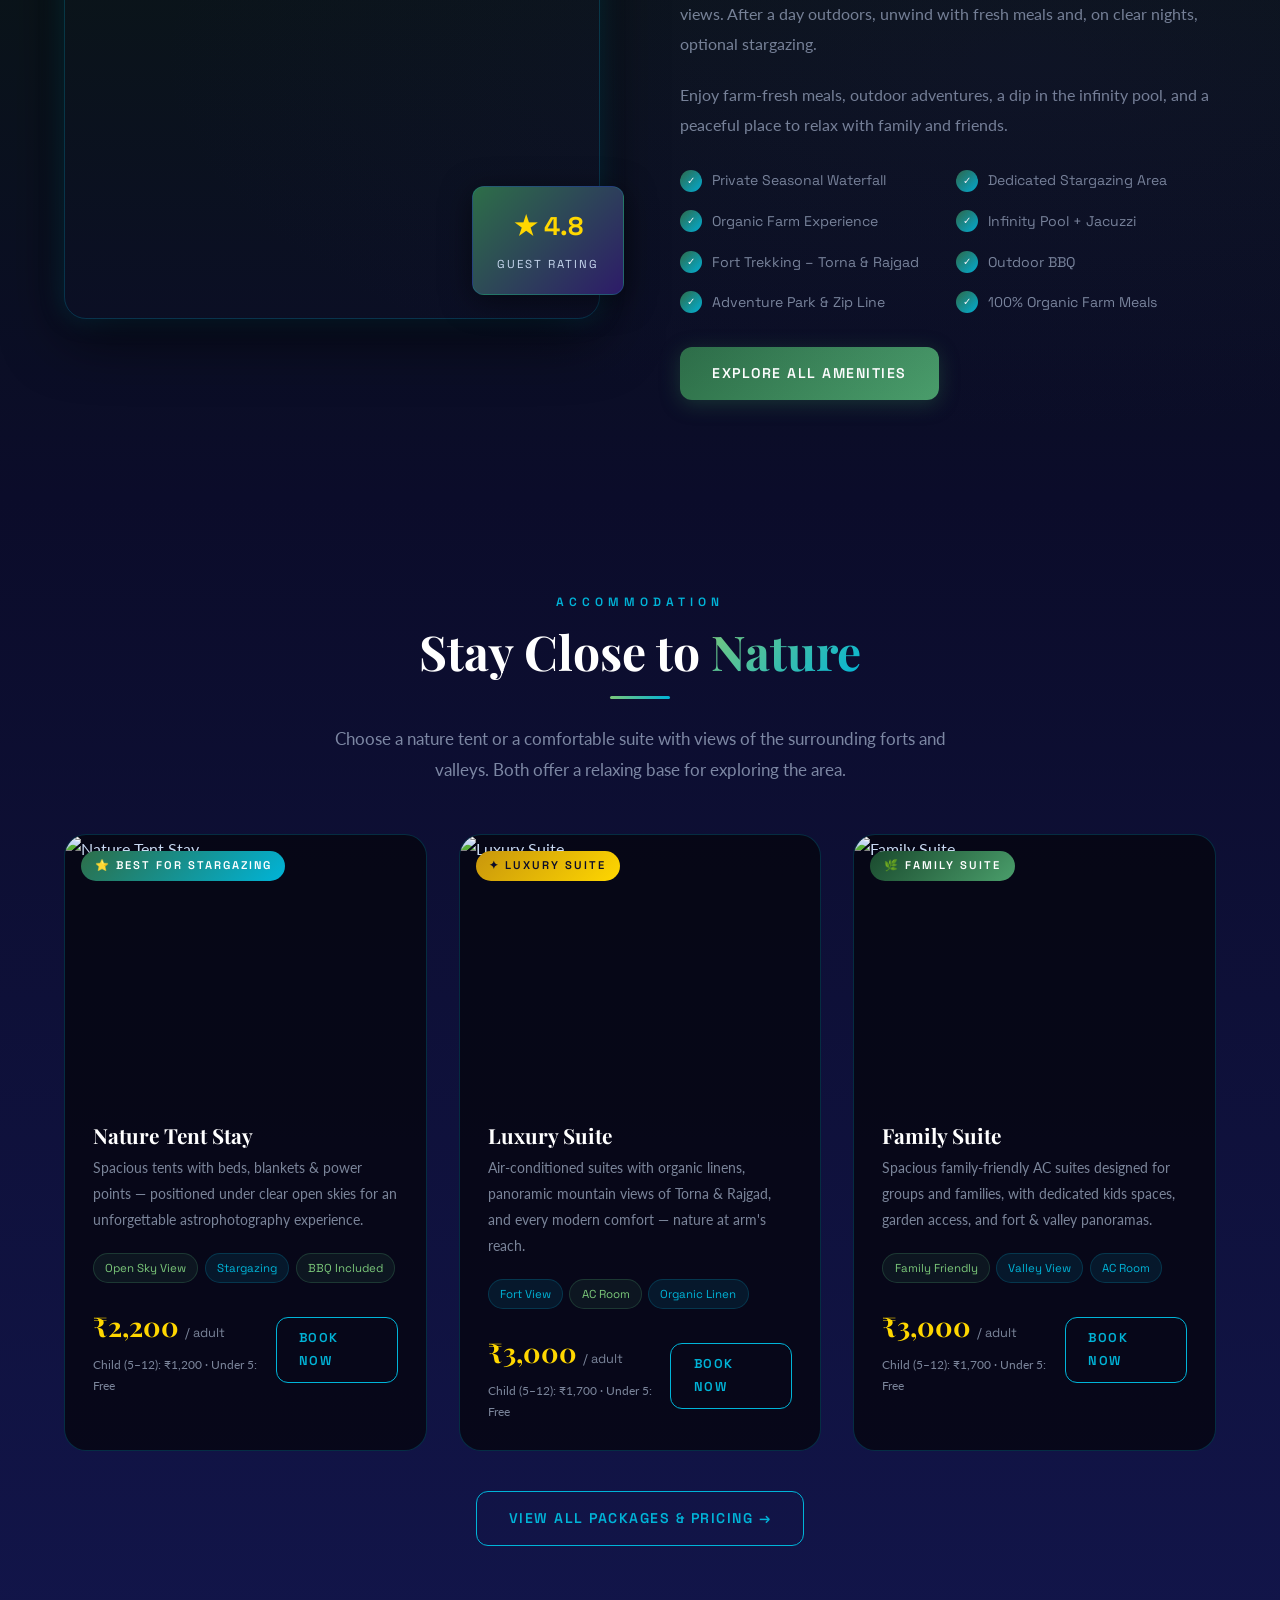
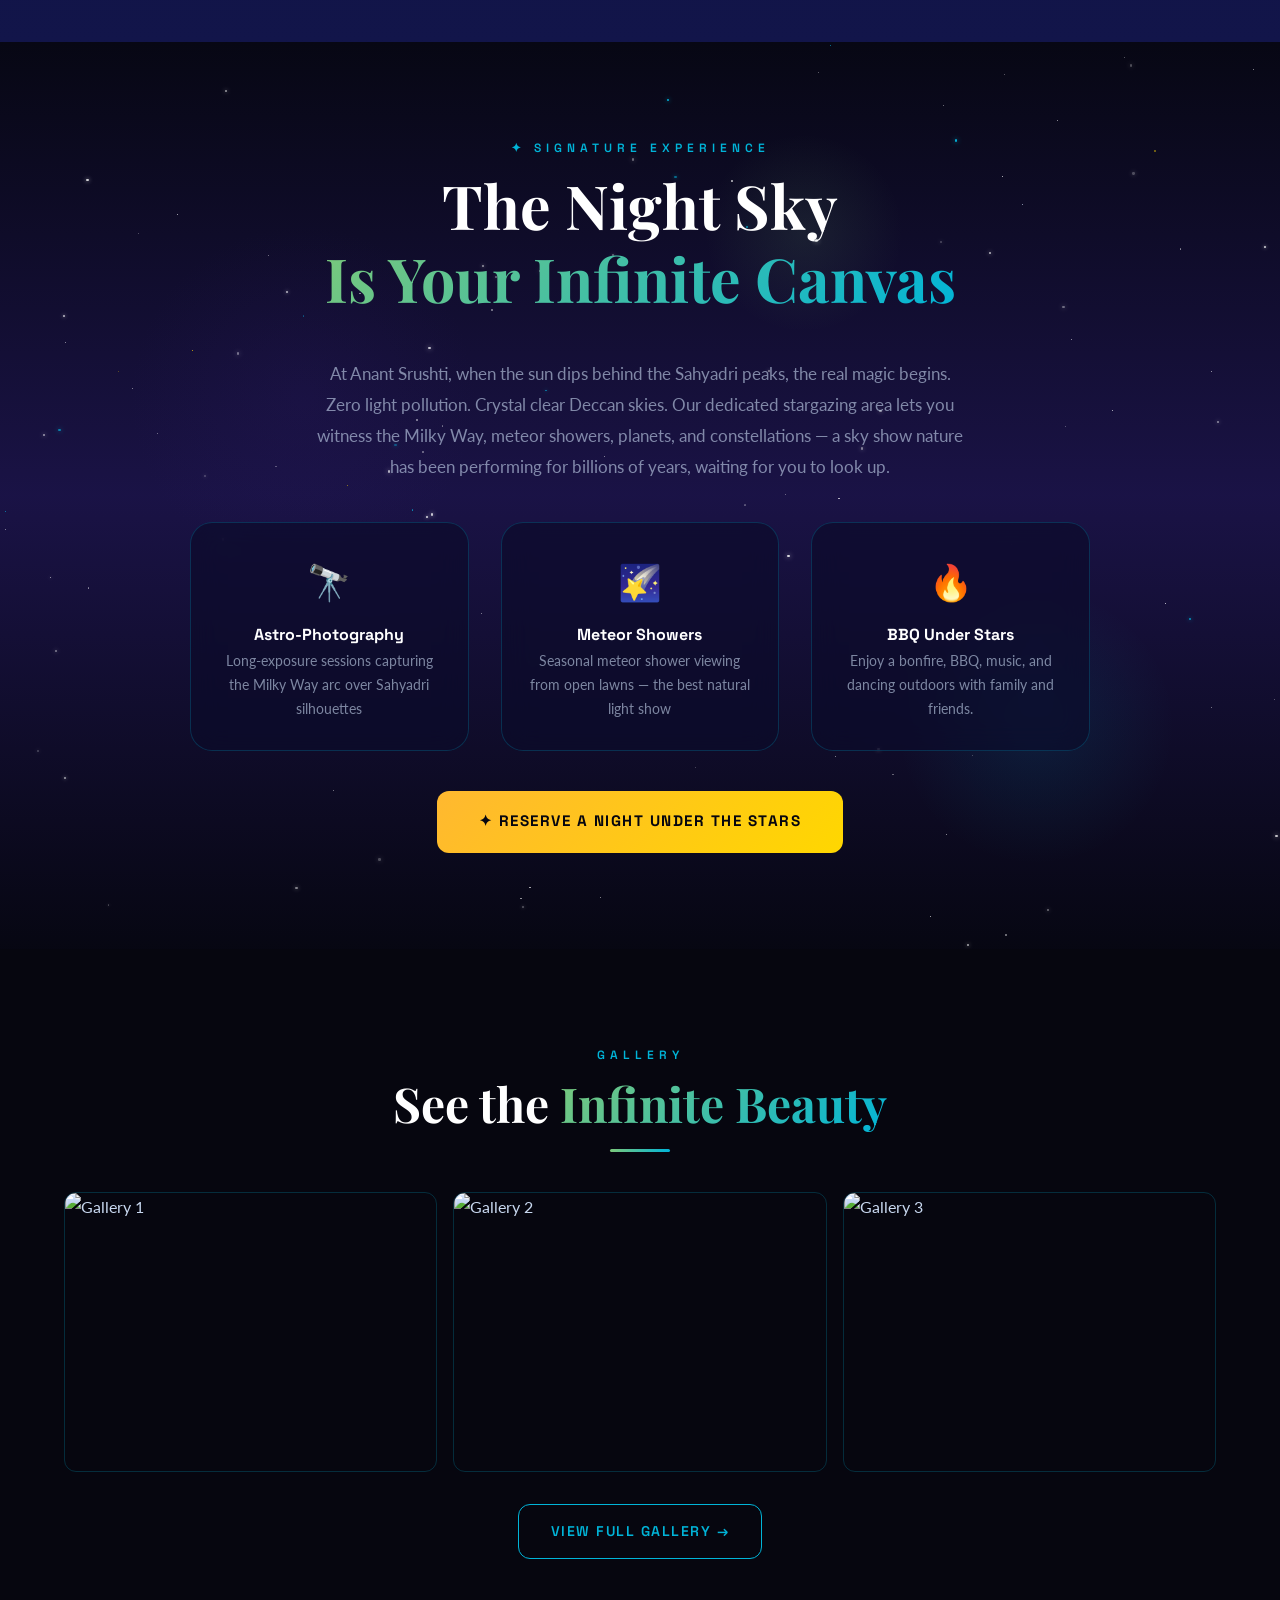
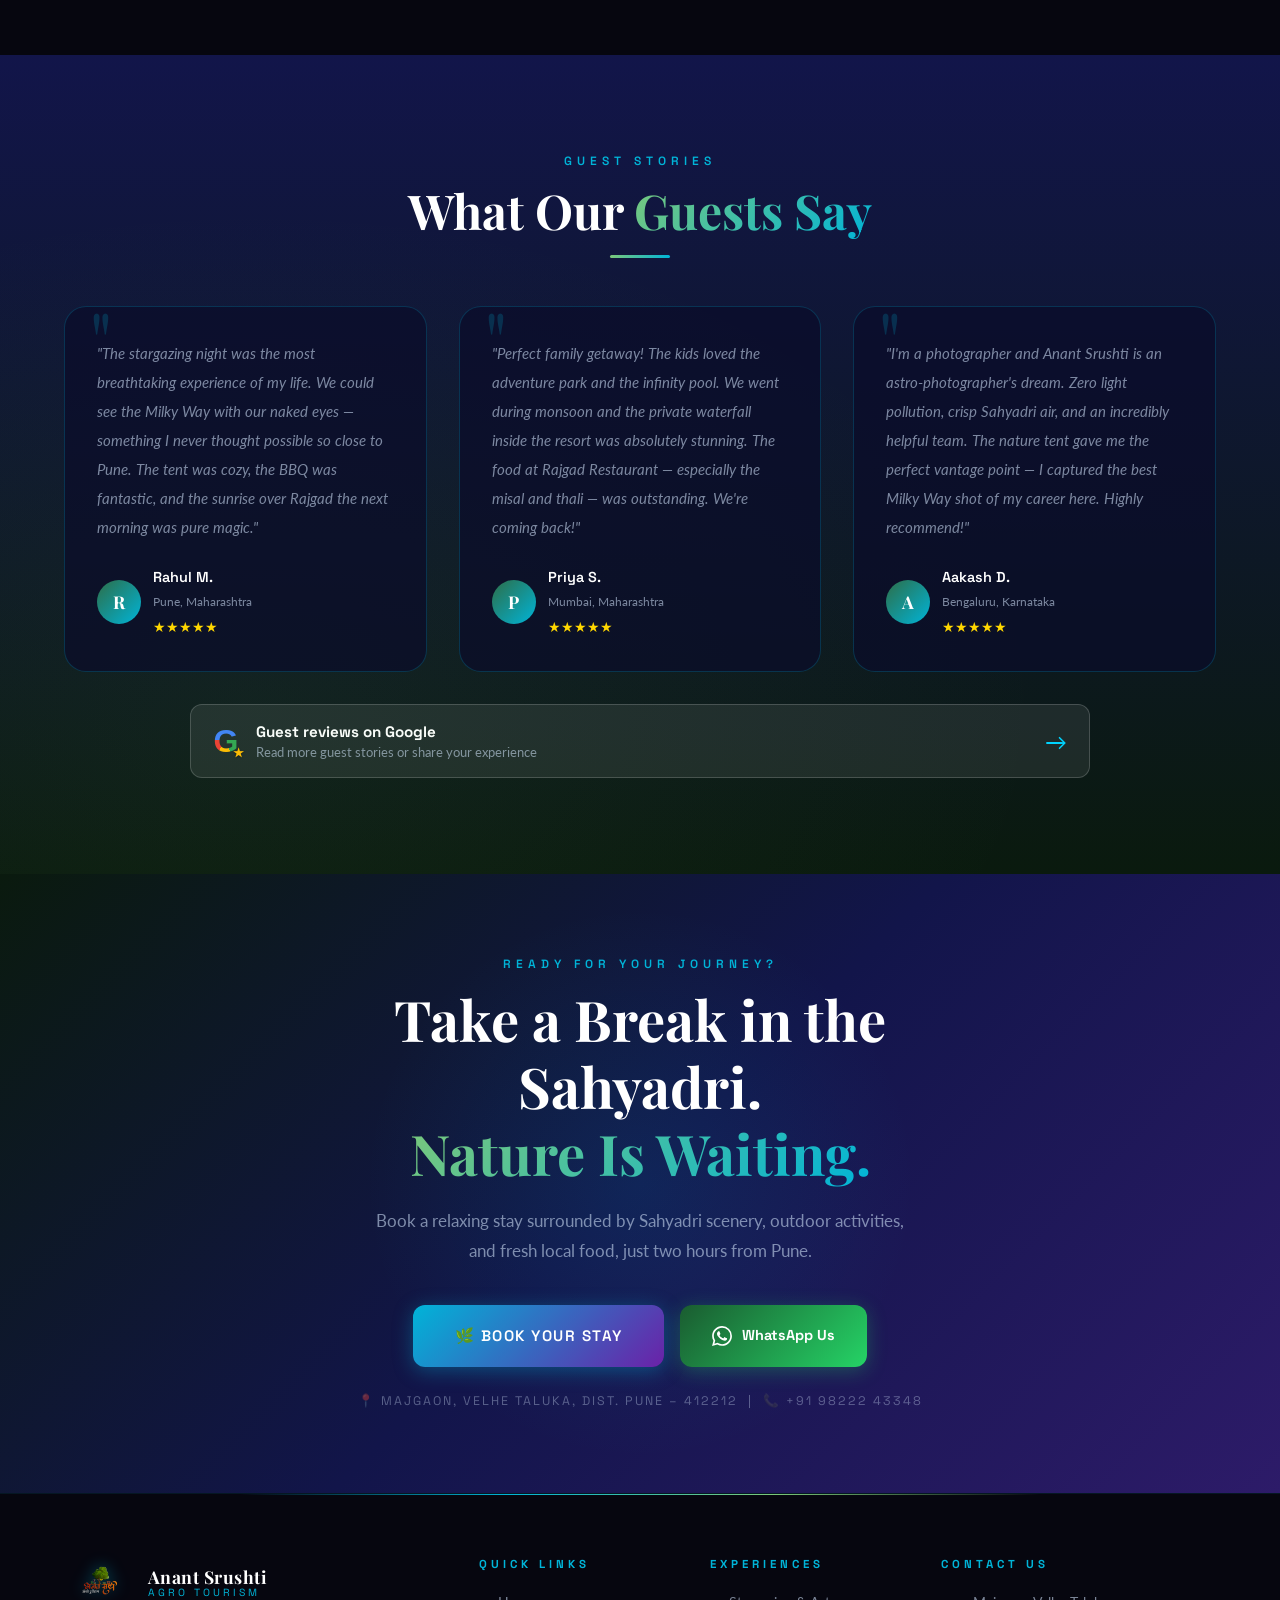
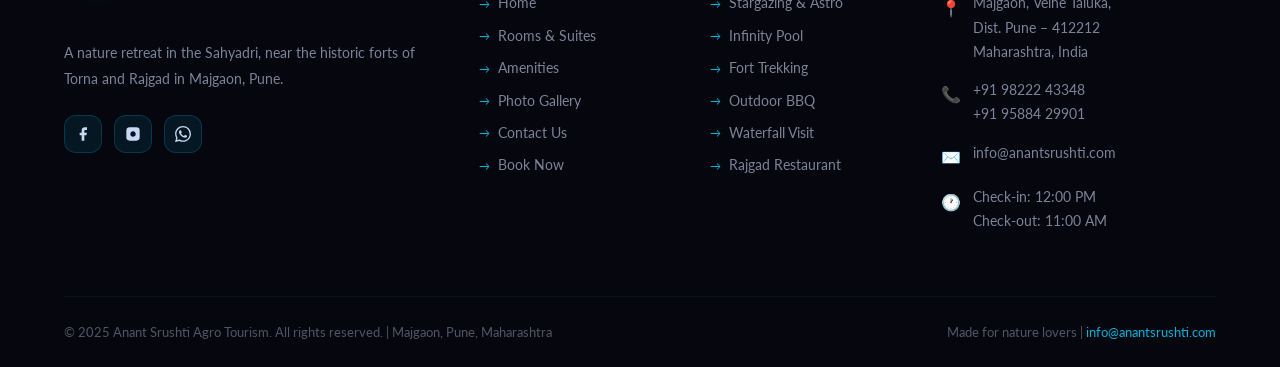
==== commit d93e9900: "Update website pages and booking flow Co-authored-by: Copilot <223556219+Copilot@users.noreply.githu" ====
--- a/index.html
+++ b/index.html
@@ -3,8 +3,8 @@
 <head>
   <meta charset="UTF-8" />
   <meta name="viewport" content="width=device-width, initial-scale=1.0" />
-  <meta name="description" content="Anant Srushti Agro Tourism — Where Infinite Nature Meets the Cosmos. A premium agro-tourism resort in Majgaon, near Pune, Maharashtra. Stargazing, Infinity Pool, Farm-to-Table dining." />
-  <title>Anant Srushti Agro Tourism | Infinite Nature, Infinite Sky</title>
+  <meta name="description" content="Anant Srushti Agro Tourism — a nature retreat in Majgaon, near Pune, Maharashtra. Enjoy Sahyadri scenery, comfortable stays, stargazing, an infinity pool, and farm-to-table dining." />
+  <title>Anant Srushti Agro Tourism | Nature Retreat near Pune</title>
   <link rel="icon" href="assets/images/logo.png" />
   <link rel="stylesheet" href="assets/css/style.css" />
 </head>
@@ -23,6 +23,7 @@
       <div class="nav-links">
         <a href="index.html" class="active">Home</a>
         <a href="rooms.html">Rooms</a>
+        <a href="menu.html">Menu</a>
         <a href="amenities.html">Amenities</a>
         <a href="gallery.html">Gallery</a>
         <a href="contact.html">Contact</a>
@@ -38,6 +39,7 @@
   <div class="mobile-nav" id="mobileNav">
     <a href="index.html">Home</a>
     <a href="rooms.html">Rooms &amp; Accommodation</a>
+    <a href="menu.html">Menu</a>
     <a href="amenities.html">Amenities</a>
     <a href="gallery.html">Gallery</a>
     <a href="contact.html">Contact Us</a>
@@ -47,12 +49,9 @@
   <!-- ══ HERO ══ -->
   <section class="hero" id="home">
     <!-- Star canvas -->
-    <div class="star-canvas" aria-hidden="true"></div>
 
     <!-- Background: real slider images from the website -->
-    <div class="hero-bg" style="background-image:
-      linear-gradient(to top, rgba(0,0,0,0.98) 0%, rgba(0,0,0,0.68) 30%, rgba(0,0,0,0.42) 55%, rgba(0,0,0,0.82) 100%),
-      url('https://www.anantsrushti.com/img/new_slider/1.jpg');"></div>
+    <div class="hero-bg" style="background-image:linear-gradient(rgba(0,0,0,0.24),rgba(0,0,0,0.24)),url('https://www.anantsrushti.com/img/new_slider/1.jpg');"></div>
 
     <div class="container">
       <div class="hero-content">
@@ -61,23 +60,23 @@
           Majgaon, Velhe Taluka, Dist. Pune · Maharashtra
         </div>
 
-        <h1>Where Infinite Nature<br /><em>Meets the Cosmos</em></h1>
+        <h1>Where Forests<br /><em>Meet the Open Sky</em></h1>
         <p class="hero-tagline">Anant Srushti Agro Tourism</p>
 
         <p class="hero-desc">
-          From the heart of Sahyadri's ancient forests to the vast canvas of the starlit sky —
-          step into a world where towering forts, misty valleys, organic harvests, and
-          the entire Milky Way above await you. The nature here is truly infinite.
+          Explore Sahyadri forests, historic forts, misty valleys, and organic farms.
+          Enjoy a comfortable stay, fresh local meals, and outdoor activities in the quiet of the hills.
         </p>
 
         <div class="hero-btns">
           <a href="booking.html" class="btn btn-primary btn-lg">🌿 Book Your Stay</a>
           <a href="rooms.html"   class="btn btn-outline-white btn-lg">Explore Rooms</a>
         </div>
+        <p style="margin:0.9rem 0 0;color:#fff;font-size:0.95rem;font-weight:600;text-shadow:0 1px 8px rgba(0,0,0,0.8);">Reservation only · Advance booking required · Walk-ins are not accepted</p>
 
         <div class="hero-stats">
           <div>
-            <span class="hero-stat-val">∞</span>
+            <span class="hero-stat-val hero-stat-infinity">∞</span>
             <span class="hero-stat-lab">Nature to Explore</span>
           </div>
           <div>
@@ -89,8 +88,8 @@
             <span class="hero-stat-lab">From Pune City</span>
           </div>
           <div>
-            <span class="hero-stat-val">∞</span>
-            <span class="hero-stat-lab">Stars to Discover</span>
+            <span class="hero-stat-val hero-stat-infinity">∞</span>
+            <span class="hero-stat-lab">Scenic Views to Enjoy</span>
           </div>
         </div>
       </div>
@@ -109,7 +108,7 @@
         <div class="highlight-card" data-animate>
           <span class="highlight-icon">🌌</span>
           <div class="highlight-title">Stargazing &amp; Astro</div>
-          <div class="highlight-text">Dark skies above Sahyadri — witness thousands of stars, planets &amp; the Milky Way</div>
+          <div class="highlight-text">Enjoy stargazing and planet viewing under the clear Sahyadri sky</div>
         </div>
         <div class="highlight-card" data-animate>
           <span class="highlight-icon">♾️</span>
@@ -146,16 +145,16 @@
 
         <div data-animate="right">
           <span class="section-label">Our Story</span>
-          <h2 class="section-title">Where the Forest Floor<br/><span class="grad-text">Meets the Milky Way</span></h2>
+          <h2 class="section-title">Explore the Forests<br/><span class="grad-text">of the Sahyadri</span></h2>
           <div class="divider"></div>
           <p style="color:var(--text-muted); margin-bottom:1.25rem; line-height:1.9;">
             Tucked into the Sahyadri range near the historical forts of <strong style="color:var(--nature-glow)">Torna (Prachandgad) and Rajgad</strong>,
-            Anant Srushti is built on a simple philosophy: nature is infinite. Look around you — ancient forests, tumbling waterfalls,
-            organic farms humming with life. Then look up — thousands of stars, nebulae, planets, the full canvas of the cosmos.
+            Anant Srushti brings together the best of the Sahyadri — forest trails, waterfalls,
+            organic farms, and open mountain views. After a day outdoors, unwind with fresh meals
+            and, on clear nights, optional stargazing.
           </p>
           <p style="color:var(--text-muted); margin-bottom:1.75rem; line-height:1.9;">
-            We've created a space where both dimensions are fully yours to experience. Farm fresh meals, adventure in the wild,
-            a dip in the infinity pool at golden hour — and then, as night falls over the Sahyadris, the real show begins.
+            Enjoy farm-fresh meals, outdoor adventures, a dip in the infinity pool, and a peaceful place to relax with family and friends.
           </p>
           <div class="about-features">
             <div class="about-feature"><span class="check">✓</span> Private Seasonal Waterfall</div>
@@ -163,7 +162,7 @@
             <div class="about-feature"><span class="check">✓</span> Organic Farm Experience</div>
             <div class="about-feature"><span class="check">✓</span> Infinity Pool + Jacuzzi</div>
             <div class="about-feature"><span class="check">✓</span> Fort Trekking – Torna &amp; Rajgad</div>
-            <div class="about-feature"><span class="check">✓</span> BBQ Under the Stars</div>
+            <div class="about-feature"><span class="check">✓</span> Outdoor BBQ</div>
             <div class="about-feature"><span class="check">✓</span> Adventure Park &amp; Zip Line</div>
             <div class="about-feature"><span class="check">✓</span> 100% Organic Farm Meals</div>
           </div>
@@ -180,11 +179,11 @@
     <div class="container">
       <div class="text-center" style="margin-bottom:3rem;">
         <span class="section-label" data-animate>Accommodation</span>
-        <h2 class="section-title" data-animate>Sleep Beneath <span class="grad-text">the Stars</span></h2>
+        <h2 class="section-title" data-animate>Stay Close to <span class="grad-text">Nature</span></h2>
         <div class="divider center" data-animate></div>
         <p class="section-subtitle" style="margin:0 auto;" data-animate>
-          From cozy nature tents designed for astrophotography to luxury suites with panoramic fort views —
-          every stay is a chapter in your cosmic nature story.
+          Choose a nature tent or a comfortable suite with views of the surrounding forts and valleys.
+          Both offer a relaxing base for exploring the area.
         </p>
       </div>
       <div class="grid-3 stagger-children">
@@ -269,9 +268,9 @@
   </section>
 
   <!-- ══ STARGAZING EXPERIENCE STRIP ══ -->
-  <section class="experience-strip" style="background-image: linear-gradient(to top, rgba(6,6,15,0.95) 0%, rgba(45,27,105,0.5) 50%, rgba(6,6,15,0.9) 100%), url('https://www.anantsrushti.com/img/services/gallery11.jpg');">
+  <section class="experience-strip home-signature-experience" style="background-image:url('https://www.anantsrushti.com/img/services/gallery11.jpg');">
+    <div class="overlay"></div>
     <div class="star-canvas" aria-hidden="true"></div>
-    <div class="overlay"></div>
     <div class="container text-center" style="position:relative; z-index:2;">
       <span class="section-label" data-animate>✦ Signature Experience</span>
       <h2 class="section-title" data-animate style="font-size:clamp(2.2rem,5vw,3.8rem);">The Night Sky<br/><span class="grad-text">Is Your Infinite Canvas</span></h2>
@@ -296,7 +295,7 @@
         <div class="glass-card" style="padding:1.75rem; text-align:center;">
           <div style="font-size:2.2rem; margin-bottom:0.75rem;">🔥</div>
           <h4 style="color:var(--white); font-family:'Space Grotesk',sans-serif; margin-bottom:0.4rem;">BBQ Under Stars</h4>
-          <p style="font-size:0.85rem; color:var(--text-muted);">Bonfire, BBQ, music &amp; dance under the open sky — the perfect cosmic night</p>
+          <p style="font-size:0.85rem; color:var(--text-muted);">Enjoy a bonfire, BBQ, music, and dancing outdoors with family and friends.</p>
         </div>
       </div>
       <a href="booking.html" class="btn btn-gold btn-lg">✦ Reserve a Night Under the Stars</a>
@@ -334,7 +333,7 @@
     <div class="container">
       <div class="text-center" style="margin-bottom:3rem;">
         <span class="section-label" data-animate>Guest Stories</span>
-        <h2 class="section-title" data-animate>Voices from the <span class="grad-text">Stars</span></h2>
+        <h2 class="section-title" data-animate>What Our <span class="grad-text">Guests Say</span></h2>
         <div class="divider center" data-animate></div>
       </div>
       <div class="grid-3 stagger-children">
@@ -372,19 +371,23 @@
           </div>
         </div>
       </div>
+      <a href="https://www.google.com/maps/search/?api=1&amp;query=AnantSrushti%20Agro%20Tourism%20Velhe%20Majgaon" class="google-reviews-bar" target="_blank" rel="noopener noreferrer" aria-label="Read or leave a Google review for Anant Srushti">
+        <span class="google-review-mark" aria-hidden="true">G<span>★</span></span>
+        <span class="google-reviews-bar-copy"><strong>Guest reviews on Google</strong><small>Read more guest stories or share your experience</small></span>
+        <span class="google-reviews-bar-arrow" aria-hidden="true">→</span>
+      </a>
     </div>
   </section>
 
   <!-- ══ CTA BANNER ══ -->
   <section class="cta-banner">
-    <div class="star-canvas" aria-hidden="true"></div>
     <div class="container">
       <span class="section-label" data-animate>Ready for Your Journey?</span>
       <h2 class="section-title" data-animate style="font-size:clamp(2rem,4.5vw,3.5rem); max-width:700px; margin:0 auto 1.25rem;">
-        The Forest is Calling.<br/><span class="grad-text">The Stars are Waiting.</span>
+        Take a Break in the Sahyadri.<br/><span class="grad-text">Nature Is Waiting.</span>
       </h2>
       <p style="color:var(--text-muted); max-width:540px; margin: 0 auto 2.5rem; font-size:1.05rem;" data-animate>
-        Book your stay at Anant Srushti and experience a universe of nature, adventure, and starlit wonder just 2 hours from Pune.
+        Book a relaxing stay surrounded by Sahyadri scenery, outdoor activities, and fresh local food, just two hours from Pune.
       </p>
       <div style="display:flex; gap:1rem; justify-content:center; flex-wrap:wrap;" data-animate>
         <a href="booking.html" class="btn btn-primary btn-lg">🌿 Book Your Stay</a>
@@ -411,7 +414,7 @@
               <span class="nav-logo-sub">Agro Tourism</span>
             </div>
           </a>
-          <p>Where infinite nature meets the cosmos. A premium agro-tourism resort in the heart of Sahyadri, near the historical forts of Torna and Rajgad, Majgaon, Pune.</p>
+          <p>A nature retreat in the Sahyadri, near the historic forts of Torna and Rajgad in Majgaon, Pune.</p>
           <div class="social-links">
             <a href="#" class="social-link" aria-label="Facebook">
               <svg width="16" height="16" viewBox="0 0 24 24" fill="currentColor"><path d="M18 2h-3a5 5 0 00-5 5v3H7v4h3v8h4v-8h3l1-4h-4V7a1 1 0 011-1h3z"/></svg>
@@ -441,7 +444,7 @@
             <li><a href="amenities.html">Stargazing &amp; Astro</a></li>
             <li><a href="amenities.html">Infinity Pool</a></li>
             <li><a href="amenities.html">Fort Trekking</a></li>
-            <li><a href="amenities.html">BBQ Under Stars</a></li>
+            <li><a href="amenities.html">Outdoor BBQ</a></li>
             <li><a href="amenities.html">Waterfall Visit</a></li>
             <li><a href="amenities.html">Rajgad Restaurant</a></li>
           </ul>
@@ -471,7 +474,7 @@
       </div>
       <div class="footer-bottom">
         <p>© 2025 Anant Srushti Agro Tourism. All rights reserved. | Majgaon, Pune, Maharashtra</p>
-        <p>Crafted with 🌿 &amp; ✦ for nature &amp; cosmos lovers | <a href="mailto:info@anantsrushti.com">info@anantsrushti.com</a></p>
+        <p>Made for nature lovers | <a href="mailto:info@anantsrushti.com">info@anantsrushti.com</a></p>
       </div>
     </div>
   </footer>
@@ -480,8 +483,12 @@
   <a href="https://wa.me/919822243348" class="whatsapp-float" target="_blank" aria-label="Chat on WhatsApp">
     <span class="wa-tooltip">Chat with us!</span>
     <svg width="28" height="28" viewBox="0 0 24 24" fill="currentColor"><path d="M17.472 14.382c-.297-.149-1.758-.867-2.03-.967-.273-.099-.471-.148-.67.15-.197.297-.767.966-.94 1.164-.173.199-.347.223-.644.075-.297-.15-1.255-.463-2.39-1.475-.883-.788-1.48-1.761-1.653-2.059-.173-.297-.018-.458.13-.606.134-.133.298-.347.446-.52.149-.174.198-.298.298-.497.099-.198.05-.371-.025-.52-.075-.149-.669-1.612-.916-2.207-.242-.579-.487-.5-.669-.51-.173-.008-.371-.01-.57-.01-.198 0-.52.074-.792.372-.272.297-1.04 1.016-1.04 2.479 0 1.462 1.065 2.875 1.213 3.074.149.198 2.096 3.2 5.077 4.487.709.306 1.262.489 1.694.625.712.227 1.36.195 1.871.118.571-.085 1.758-.719 2.006-1.413.248-.694.248-1.289.173-1.413-.074-.124-.272-.198-.57-.347m-5.421 7.403h-.004a9.87 9.87 0 01-5.031-1.378l-.361-.214-3.741.982.998-3.648-.235-.374a9.86 9.86 0 01-1.51-5.26c.001-5.45 4.436-9.884 9.888-9.884 2.64 0 5.122 1.03 6.988 2.898a9.825 9.825 0 012.893 6.994c-.003 5.45-4.437 9.884-9.885 9.884m8.413-18.297A11.815 11.815 0 0012.05 0C5.495 0 .16 5.335.157 11.892c0 2.096.547 4.142 1.588 5.945L.057 24l6.305-1.654a11.882 11.882 0 005.683 1.448h.005c6.554 0 11.89-5.335 11.893-11.893a11.821 11.821 0 00-3.48-8.413Z"/></svg>
-  </a>
-
+  </a>
+  <a href="https://wa.me/919588429901" class="whatsapp-float whatsapp-float-secondary" target="_blank" rel="noopener noreferrer" aria-label="Chat on WhatsApp at +91 95884 29901"><span class="wa-tooltip">WhatsApp: +91 95884 29901</span><svg width="28" height="28" viewBox="0 0 24 24" fill="currentColor" aria-hidden="true"><path d="M17.472 14.382c-.297-.149-1.758-.867-2.03-.967-.273-.099-.471-.148-.67.15-.197.297-.767.966-.94 1.164-.173.199-.347.223-.644.075-.297-.15-1.255-.463-2.39-1.475-.883-.788-1.48-1.761-1.653-2.059-.173-.297-.018-.458.13-.606.134-.133.298-.347.446-.52.149-.174.198-.298.298-.497.099-.198.05-.371-.025-.52-.075-.149-.669-1.612-.916-2.207-.242-.579-.487-.5-.669-.51-.173-.008-.371-.01-.57-.01-.198 0-.52.074-.792.372-.272.297-1.04 1.016-1.04 2.479 0 1.462 1.065 2.875 1.213 3.074.149.198 2.096 3.2 5.077 4.487.709.306 1.262.195 1.871.118.571-.085 1.758-.719 2.006-1.413.248-.694.248-1.289.173-1.413-.074-.124-.272-.198-.57-.347m-5.421 7.403h-.004a9.87 9.87 0 0 1-5.031-1.378l-.361-.214-3.741.982.998-3.648-.235-.374a9.86 9.86 0 0 1-1.51-5.26c.001-5.45 4.436-9.884 9.888-9.884 2.64 0 5.122 1.03 6.988 2.898a9.825 9.825 0 0 1 2.893 6.994c-.003 5.45-4.437 9.884-9.885 9.884m8.413-18.297A11.815 11.815 0 0 0 12.05 0C5.495 0 .16 5.335.157 11.892c0 2.096.547 4.142 1.588 5.945L.057 24l6.305-1.654a11.882 11.882 0 0 0 5.683 1.448h.005c6.554 0 11.89-5.335 11.893-11.893a11.821 11.821 0 0 0-3.48-8.413Z"/></svg></a>
+
+  <a href="https://www.instagram.com/anantsrushtimajgaon/?hl=en" class="social-float-icon social-float-instagram" target="_blank" rel="noopener noreferrer" aria-label="Visit us on Instagram"><span class="wa-tooltip">Follow us on Instagram</span><svg width="28" height="28" viewBox="0 0 24 24" fill="none" stroke="currentColor" stroke-width="2" aria-hidden="true"><rect x="3" y="3" width="18" height="18" rx="5"/><circle cx="12" cy="12" r="4"/><circle cx="18" cy="6" r="1" fill="currentColor" stroke="none"/></svg></a>
+  <a href="https://www.facebook.com/Anantsrushti" class="social-float-icon social-float-facebook" target="_blank" rel="noopener noreferrer" aria-label="Visit us on Facebook"><span class="wa-tooltip">Follow us on Facebook</span><svg width="28" height="28" viewBox="0 0 24 24" fill="currentColor" aria-hidden="true"><path d="M18 2h-3a5 5 0 0 0-5 5v3H7v4h3v8h4v-8h3l1-4h-4V7a1 1 0 0 1 1-1h3z"/></svg></a>
+  <a href="https://www.google.com/maps/search/?api=1&amp;query=AnantSrushti%20Agro%20Tourism%20Velhe%20Majgaon" class="social-float-icon social-float-google" target="_blank" rel="noopener noreferrer" aria-label="Open in Google Maps"><span class="wa-tooltip">Google Maps</span><span class="google-review-mark" aria-hidden="true">G<span>★</span></span></a>
   <script src="assets/js/main.js"></script>
 </body>
 </html>
--- a/assets/css/style.css
+++ b/assets/css/style.css
@@ -86,8 +86,9 @@
   50%       { opacity: 0.6;  }
 }
 @keyframes shootingStar {
-  0%   { transform: translateX(0)    translateY(0);    opacity: 1; }
-  100% { transform: translateX(-400px) translateY(400px); opacity: 0; }
+  0%   { transform: translate3d(0, 0, 0) rotate(-35deg); opacity: 0; }
+  12%  { opacity: 1; }
+  100% { transform: translate3d(-280px, 280px, 0) rotate(-35deg); opacity: 0; }
 }
 @keyframes nebulaPulse {
   0%, 100% { opacity: 0.12; transform: scale(1); }
@@ -123,9 +124,21 @@
   height: 2px;
   background: linear-gradient(90deg, rgba(255,255,255,0.9), transparent);
   border-radius: 2px;
-  transform: rotate(-35deg);
+  filter: drop-shadow(0 0 3px rgba(180,220,255,0.8));
   pointer-events: none;
   z-index: 1;
+}
+.shooting-star::before {
+  content: '';
+  position: absolute;
+  left: 0;
+  top: 50%;
+  width: 4px;
+  height: 4px;
+  border-radius: 50%;
+  background: #fff;
+  box-shadow: 0 0 7px 2px rgba(210,235,255,0.9);
+  transform: translate(-50%, -50%);
 }
 
 /* ── Nebula decoration ── */
@@ -316,6 +329,10 @@
 .navbar.solid {
   background: rgba(6, 6, 15, 0.97);
   backdrop-filter: blur(16px);
+}
+.navbar:not(.scrolled):not(.solid) .nav-links a {
+  color: #ffffff;
+  text-shadow: 0 1px 6px rgba(0,0,0,0.7);
 }
 .nav-container {
   max-width: 1200px;
@@ -399,6 +416,19 @@
 .hamburger.open span:nth-child(1) { transform: translateY(7px) rotate(45deg); }
 .hamburger.open span:nth-child(2) { opacity: 0; }
 .hamburger.open span:nth-child(3) { transform: translateY(-7px) rotate(-45deg); }
+
+/* Hidden form spam-trap field */
+.form-honeypot {
+  position: absolute;
+  width: 1px;
+  height: 1px;
+  padding: 0;
+  margin: -1px;
+  overflow: hidden;
+  clip: rect(0, 0, 0, 0);
+  white-space: nowrap;
+  border: 0;
+}
 
 /* Mobile Nav */
 .mobile-nav {
@@ -468,13 +498,6 @@
     rgba(6,6,15,0.85) 100%
   );
 }
-/* Star canvas on page heroes */
-.page-hero .star-canvas {
-  position: absolute;
-  inset: 0;
-  pointer-events: none;
-  z-index: 1;
-}
 .page-hero-content {
   position: relative;
   z-index: 2;
@@ -492,6 +515,7 @@
   font-size: 1.1rem;
   color: var(--text-muted);
   margin-top: 0.75rem;
+  text-shadow: 0 1px 8px rgba(0,0,0,0.75);
 }
 .breadcrumb {
   display: flex;
@@ -527,13 +551,7 @@
 .hero-overlay {
   position: absolute;
   inset: 0;
-  background: linear-gradient(
-    to top,
-    rgba(0,0,0,0.98) 0%,
-    rgba(0,0,0,0.5)  25%,
-    rgba(0,0,0,0.2)  55%,
-    rgba(0,0,0,0.82) 100%
-  );
+  background: rgba(0,0,0,0.16);
 }
 /* Star canvas layer on hero */
 .star-canvas {
@@ -552,15 +570,16 @@
   display: inline-flex;
   align-items: center;
   gap: 0.6rem;
-  background: rgba(0,180,216,0.1);
-  border: 1px solid rgba(0,180,216,0.3);
+  background: rgba(0,180,216,0.18);
+  border: 1px solid rgba(0,212,255,0.48);
   border-radius: 50px;
   padding: 0.45rem 1.2rem;
   font-family: 'Space Grotesk', sans-serif;
   font-size: 0.75rem;
   letter-spacing: 3px;
   text-transform: uppercase;
-  color: var(--aurora-teal);
+  color: var(--aurora-bright);
+  text-shadow: 0 1px 5px rgba(0,0,0,0.65);
   margin-bottom: 1.5rem;
 }
 .hero-badge .dot {
@@ -575,25 +594,26 @@
   color: var(--white);
   line-height: 1.1;
   margin-bottom: 0.75rem;
-  text-shadow: 0 4px 30px rgba(0,0,0,0.4);
+  text-shadow: 0 4px 30px rgba(0,0,0,0.55);
 }
 .hero h1 em {
   font-style: italic;
   color: #7dd3fc;
   -webkit-text-fill-color: #7dd3fc;
-  text-shadow: 0 2px 18px rgba(56, 189, 248, 0.28);
+  text-shadow: 0 2px 18px rgba(56, 189, 248, 0.3);
 }
 .hero-tagline {
   font-family: 'Space Grotesk', sans-serif;
   font-size: 0.85rem;
   letter-spacing: 4px;
   text-transform: uppercase;
-  color: var(--aurora-teal);
+  color: var(--aurora-bright);
   margin-bottom: 1.25rem;
 }
 .hero-desc {
   font-size: 1.1rem;
-  color: rgba(200,216,240,0.8);
+  color: #f4f8ff;
+  text-shadow: 0 1px 8px rgba(0,0,0,0.8);
   max-width: 580px;
   margin-bottom: 2.25rem;
   line-height: 1.9;
@@ -614,13 +634,19 @@
   color: var(--star-gold);
   line-height: 1;
 }
+.hero-stat-infinity {
+  font-family: 'Lato', sans-serif;
+  font-size: 3rem;
+  line-height: 0.8;
+}
 .hero-stat-lab {
   display: block;
   font-family: 'Space Grotesk', sans-serif;
   font-size: 0.7rem;
   letter-spacing: 2px;
   text-transform: uppercase;
-  color: var(--text-muted);
+  color: rgba(255,255,255,0.94);
+  text-shadow: 0 1px 5px rgba(0,0,0,0.9);
   margin-top: 0.3rem;
 }
 .hero-scroll-hint {
@@ -633,7 +659,8 @@
   flex-direction: column;
   align-items: center;
   gap: 0.5rem;
-  color: var(--text-dim);
+  color: rgba(255,255,255,0.88);
+  text-shadow: 0 1px 5px rgba(0,0,0,0.85);
   font-family: 'Space Grotesk', sans-serif;
   font-size: 0.7rem;
   letter-spacing: 3px;
@@ -869,7 +896,15 @@
 .experience-strip .overlay {
   position: absolute;
   inset: 0;
-  background: linear-gradient(to top, rgba(6,6,15,0.92) 0%, rgba(45,27,105,0.5) 50%, rgba(6,6,15,0.85) 100%);
+  background: rgba(0,0,0,0.18);
+}
+.home-signature-experience .overlay {
+  background: linear-gradient(
+    to top,
+    rgba(6,6,15,0.88) 0%,
+    rgba(45,27,105,0.44) 50%,
+    rgba(6,6,15,0.82) 100%
+  );
 }
 .experience-strip .star-canvas { z-index: 1; }
 .experience-strip .container { position: relative; z-index: 2; }
@@ -895,6 +930,29 @@
   line-height: 1;
 }
 .testimonial-text { font-size: 0.95rem; color: var(--text-muted); line-height: 1.9; margin-bottom: 1.5rem; font-style: italic; }
+.google-reviews-bar {
+  max-width: 900px;
+  margin: 2rem auto 0;
+  padding: 1rem 1.4rem;
+  display: flex;
+  align-items: center;
+  gap: 1.1rem;
+  color: var(--white);
+  background: rgba(255,255,255,0.08);
+  border: 1px solid rgba(255,255,255,0.18);
+  border-radius: var(--radius);
+  transition: var(--transition);
+}
+.google-reviews-bar:hover { background: rgba(255,255,255,0.13); border-color: rgba(255,255,255,0.32); transform: translateY(-2px); }
+.google-reviews-bar-copy { display: flex; flex-direction: column; line-height: 1.4; }
+.google-reviews-bar-copy strong { font-family: 'Space Grotesk', sans-serif; font-size: 0.95rem; }
+.google-reviews-bar-copy small { color: var(--text-muted); font-size: 0.82rem; }
+.google-reviews-bar-arrow { margin-left: auto; color: var(--aurora-bright); font-size: 1.4rem; }
+@media (max-width: 480px) {
+  .google-reviews-bar { gap: 0.75rem; padding: 0.9rem; }
+  .google-reviews-bar-copy strong { font-size: 0.86rem; }
+  .google-reviews-bar-copy small { font-size: 0.74rem; }
+}
 .testimonial-author { display: flex; align-items: center; gap: 0.75rem; }
 .testimonial-avatar {
   width: 44px; height: 44px;
@@ -929,7 +987,6 @@
   background: radial-gradient(circle, rgba(0,180,216,0.1), transparent 65%);
   pointer-events: none;
 }
-.cta-banner .star-canvas { z-index: 0; }
 .cta-banner .container { position: relative; z-index: 2; }
 
 /* ── Amenity Cards ── */
@@ -1077,6 +1134,13 @@
 }
 .form-group input::placeholder,
 .form-group textarea::placeholder { color: var(--text-dim); }
+.form-group input[type="date"] {
+  color-scheme: dark;
+  cursor: pointer;
+}
+.form-group input[type="date"]::-webkit-calendar-picker-indicator {
+  cursor: pointer;
+}
 .form-group input:focus,
 .form-group select:focus,
 .form-group textarea:focus {
@@ -1088,6 +1152,22 @@
 .form-group select option { background: var(--space-dark); }
 .form-row { display: grid; grid-template-columns: 1fr 1fr; gap: 1.25rem; }
 .form-group textarea { resize: vertical; min-height: 130px; }
+
+/* ── Menu selection page ── */
+.menu-page { padding-top: 3rem; }
+.menu-reference-note { padding: 1.25rem 1.5rem; margin-bottom: 1.5rem; color: var(--moonlight); }
+.menu-grid { display: grid; grid-template-columns: repeat(2, minmax(0, 1fr)); gap: 1.25rem; }
+.menu-card { padding: 1.5rem; }
+.menu-card h2 { font-size: 1.25rem; color: var(--white); margin-bottom: 0.25rem; }
+.menu-card-note { color: var(--text-muted); font-size: 0.85rem; margin-bottom: 1rem; }
+.menu-subgroup { margin-top: 1.25rem; }
+.menu-subgroup h3 { color: var(--aurora-teal); font-size: 0.78rem; text-transform: uppercase; letter-spacing: 1.5px; margin-bottom: 0.6rem; }
+.menu-options { display: grid; grid-template-columns: repeat(2, minmax(0, 1fr)); gap: 0.55rem 0.8rem; }
+.menu-options span { display: block; color: var(--moonlight); font-size: 0.9rem; }
+.menu-chargeable { color: var(--star-gold); font-family: 'Space Grotesk', sans-serif; font-size: 0.68rem; text-transform: uppercase; letter-spacing: 1px; vertical-align: middle; }
+@media (max-width: 768px) {
+  .menu-grid { grid-template-columns: 1fr; }
+}
 
 .info-card {
   display: flex;
@@ -1119,7 +1199,7 @@
   border: 1px solid var(--border-glow);
   box-shadow: var(--shadow-glow);
 }
-.map-wrap iframe { display: block; width: 100%; height: 420px; filter: hue-rotate(200deg) saturate(0.4) brightness(0.7); }
+.map-wrap iframe { display: block; width: 100%; height: 420px; }
 
 /* ── FAQ ── */
 .faq-item {
@@ -1312,6 +1392,70 @@
 }
 .whatsapp-float:hover .wa-tooltip { opacity: 1; transform: translateX(0); }
 
+/* Social profile buttons share the WhatsApp floating-button layout. */
+.social-float-icon {
+  position: fixed;
+  right: 1.75rem;
+  z-index: 900;
+  width: 58px;
+  height: 58px;
+  display: flex;
+  align-items: center;
+  justify-content: center;
+  color: #fff;
+  border-radius: 50%;
+  box-shadow: 0 4px 20px rgba(0,0,0,0.38);
+  transition: var(--transition);
+}
+.whatsapp-float,
+.social-float-icon { transition: opacity 0.3s ease, transform 0.3s ease, visibility 0.3s ease; }
+body.floating-icons-hidden .whatsapp-float,
+body.floating-icons-hidden .social-float-icon {
+  opacity: 0;
+  visibility: hidden;
+  pointer-events: none;
+  transform: translateY(10px);
+}
+.social-float-icon:hover { transform: scale(1.12) translateY(-3px); }
+.whatsapp-float-secondary { bottom: 6.5rem; }
+.social-float-instagram {
+  bottom: 11rem;
+  background: linear-gradient(135deg, #833ab4, #fd1d1d, #fcb045);
+}
+.social-float-facebook {
+  bottom: 15.5rem;
+  background: #0866ff;
+}
+.social-float-google {
+  bottom: 20rem;
+  background: #ffffff;
+}
+.google-review-mark {
+  position: relative;
+  font-family: Arial, sans-serif;
+  font-size: 32px;
+  line-height: 1;
+  font-weight: 700;
+  background: conic-gradient(from -35deg, #4285f4 0deg 110deg, #34a853 110deg 190deg, #fbbc05 190deg 250deg, #ea4335 250deg 310deg, #4285f4 310deg 360deg);
+  -webkit-background-clip: text;
+  background-clip: text;
+  color: transparent;
+}
+.google-review-mark span {
+  position: absolute;
+  right: -6px;
+  bottom: -2px;
+  color: #fbbc05;
+  font-size: 12px;
+  -webkit-text-fill-color: #fbbc05;
+  text-shadow: 0 1px 2px rgba(0,0,0,0.35);
+}
+.social-float-icon .wa-tooltip { color: #fff; }
+.social-float-instagram .wa-tooltip { border-color: rgba(225,48,108,0.5); }
+.social-float-facebook .wa-tooltip { border-color: rgba(8,102,255,0.5); }
+.social-float-icon:hover .wa-tooltip { opacity: 1; transform: translateX(0); }
+
+
 /* ── WA inline button ── */
 .wa-btn {
   display: inline-flex;
@@ -1427,6 +1571,7 @@
 }
 @media (max-width: 768px) {
   :root { --nav-height: 68px; }
+  .hero-badge { display: none; }
   .nav-links, .nav-cta { display: none; }
   .hamburger { display: flex; }
   .mobile-nav { display: flex; }
@@ -1448,5 +1593,10 @@
   .hero-btns { flex-direction: column; }
   .hero-btns .btn { width: 100%; justify-content: center; }
   .whatsapp-float { width: 52px; height: 52px; bottom: 1.25rem; right: 1.25rem; }
+  .whatsapp-float-secondary { bottom: 5.5rem; }
+  .social-float-icon { width: 46px; height: 46px; right: 1.25rem; }
+  .social-float-instagram { bottom: 9.5rem; }
+  .social-float-facebook { bottom: 13.5rem; }
+  .social-float-google { bottom: 17.5rem; }
   .lightbox-prev, .lightbox-next { display: none; }
 }
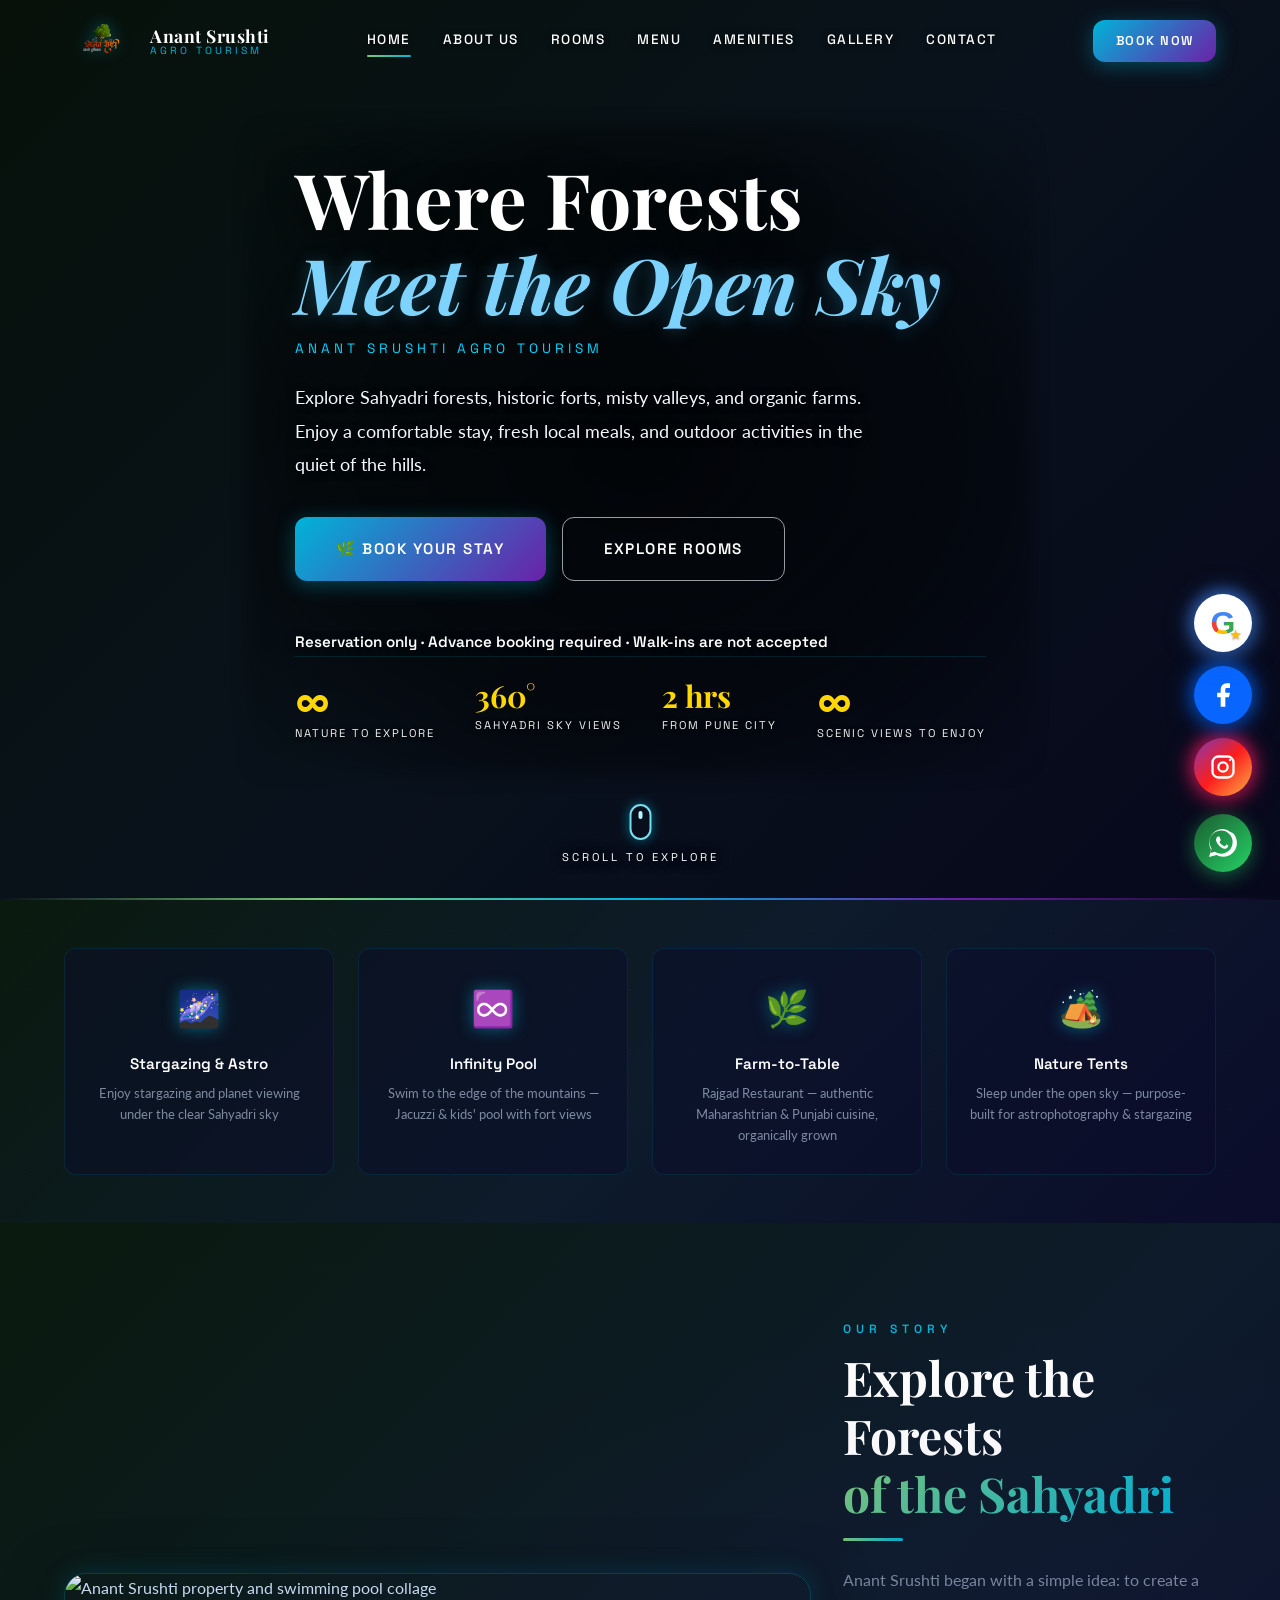
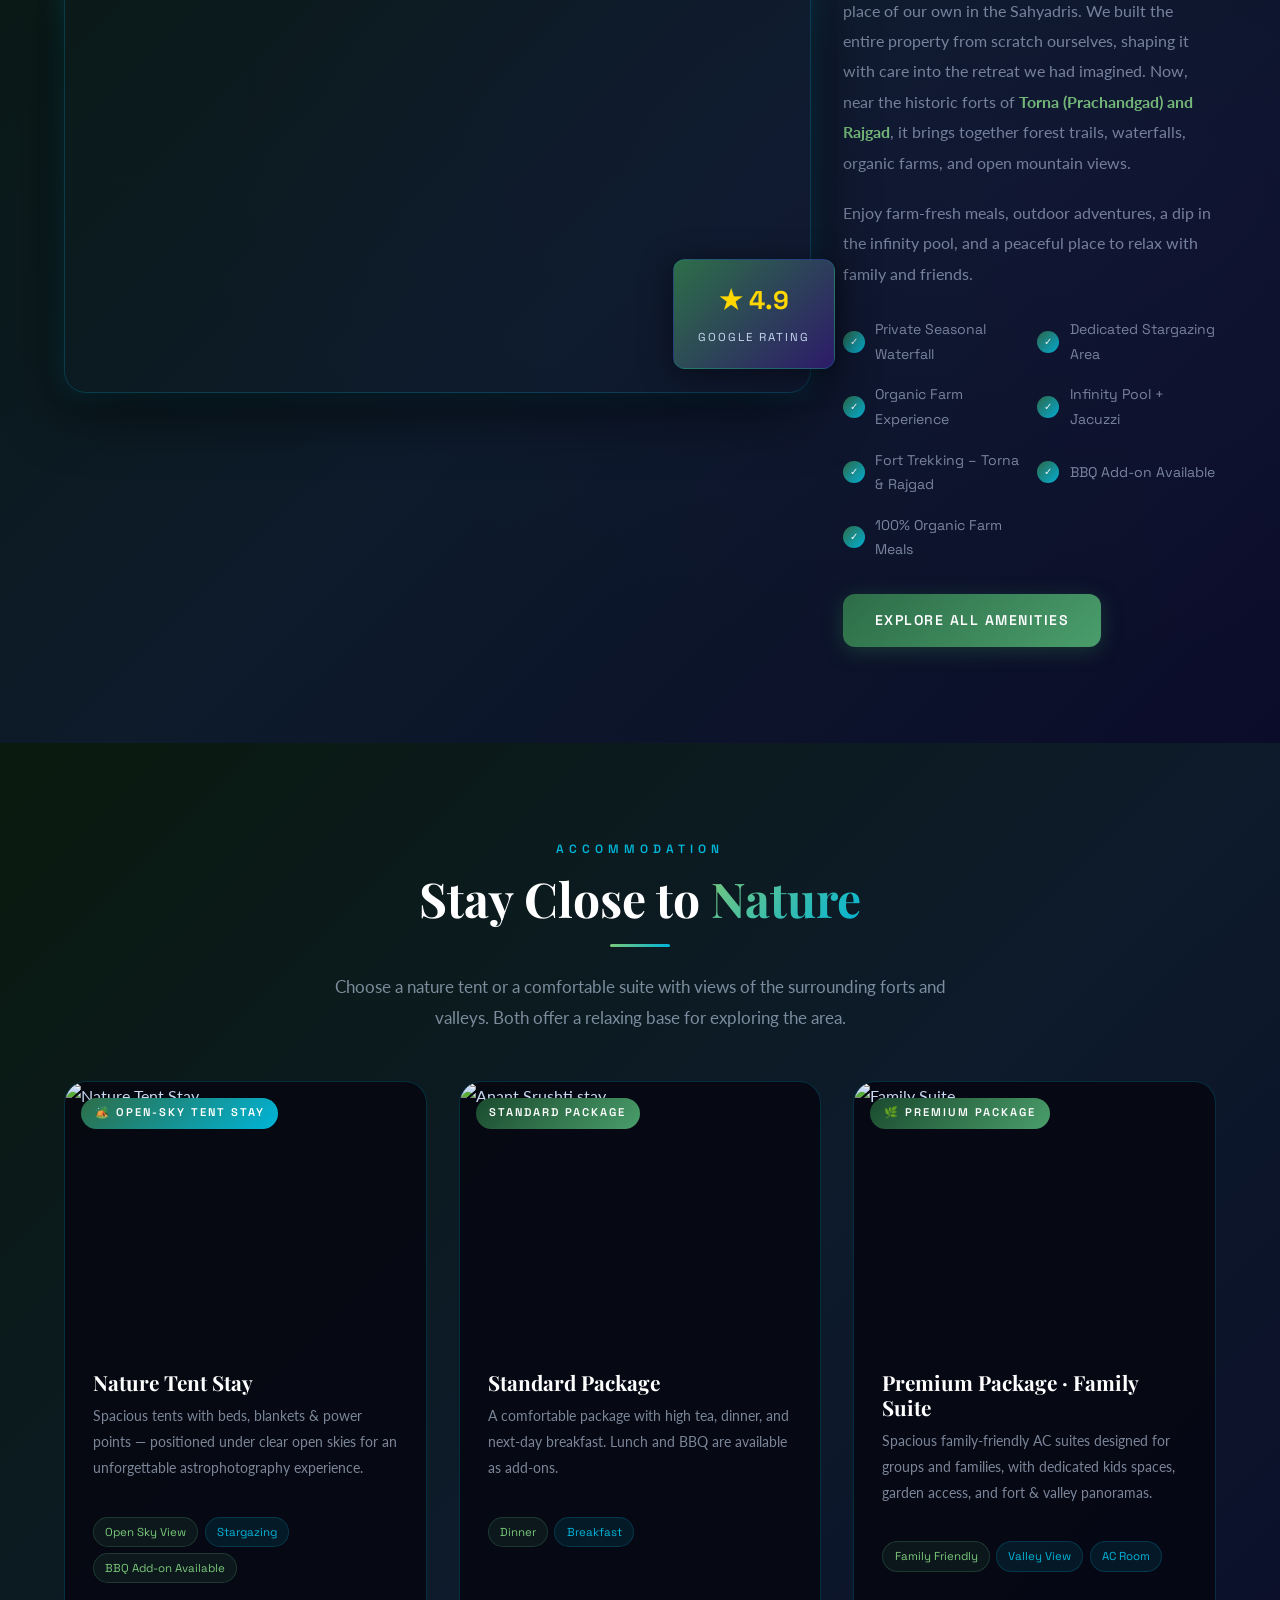
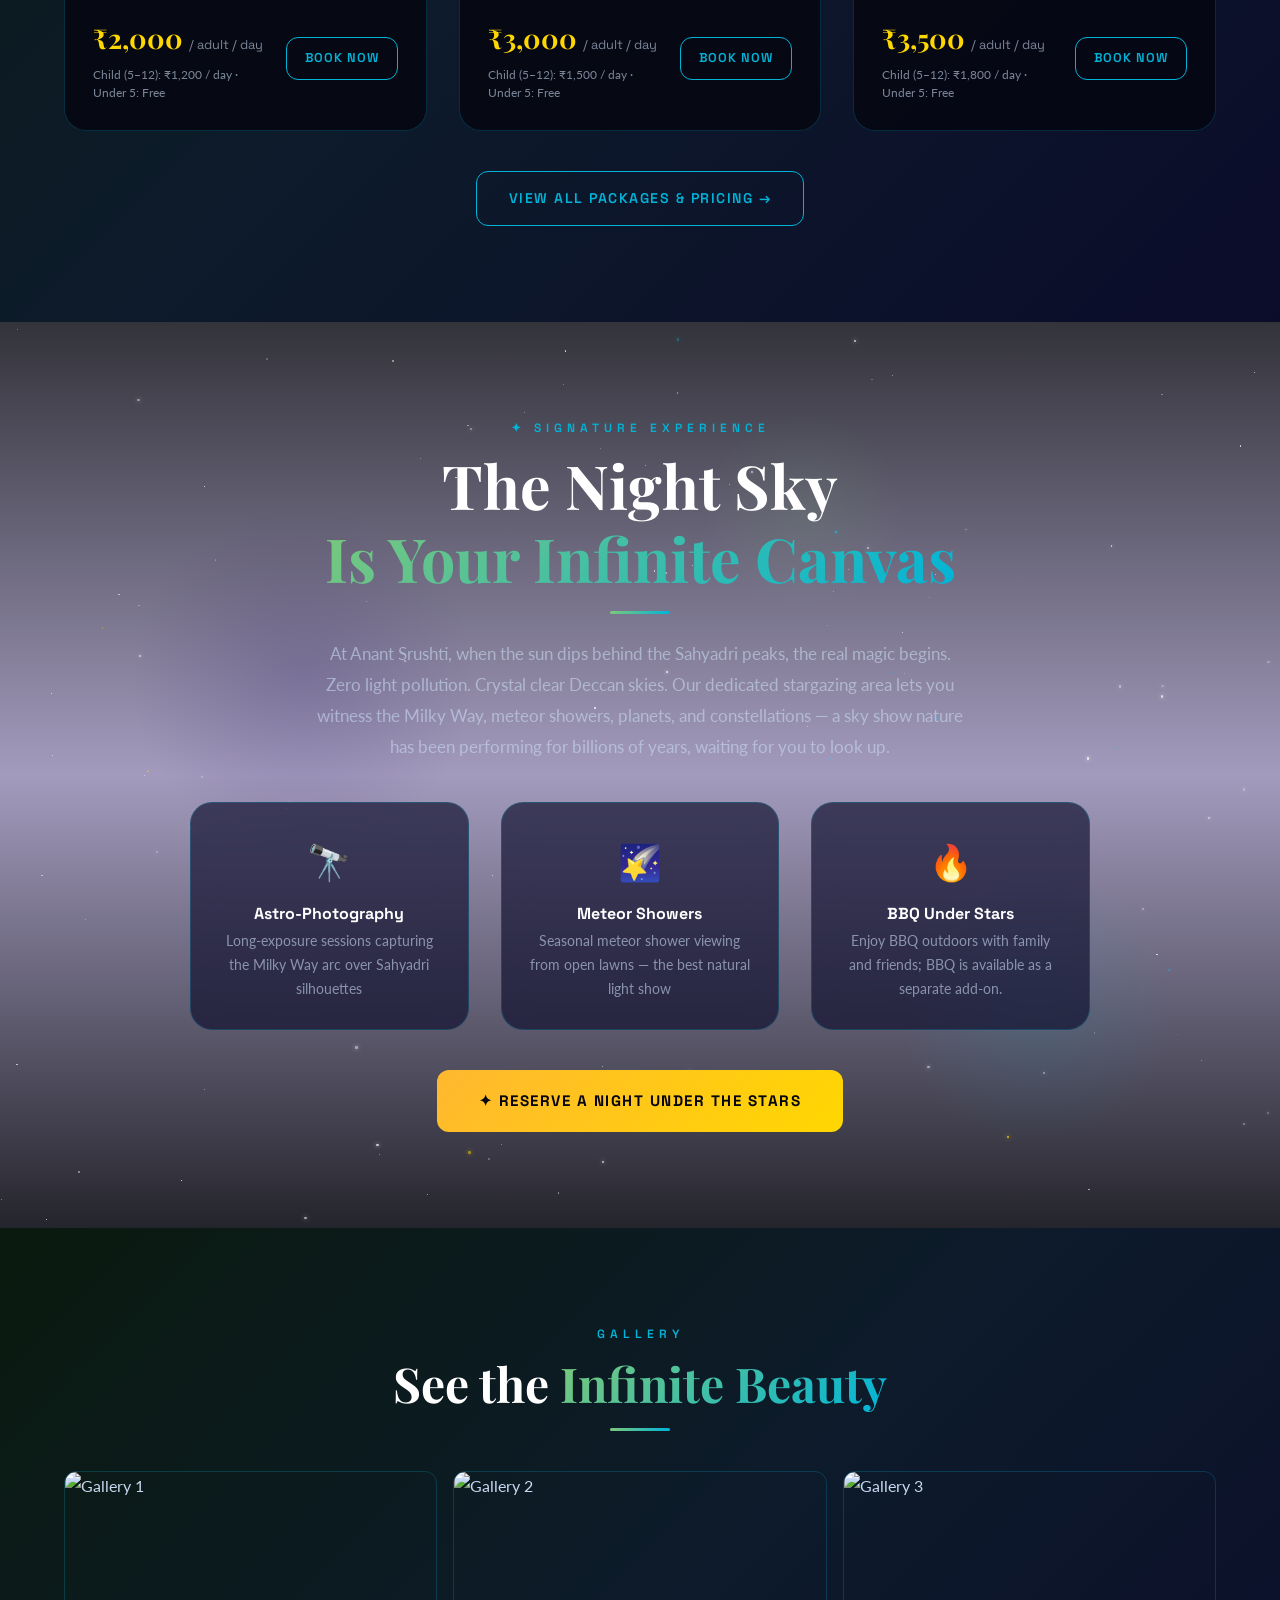
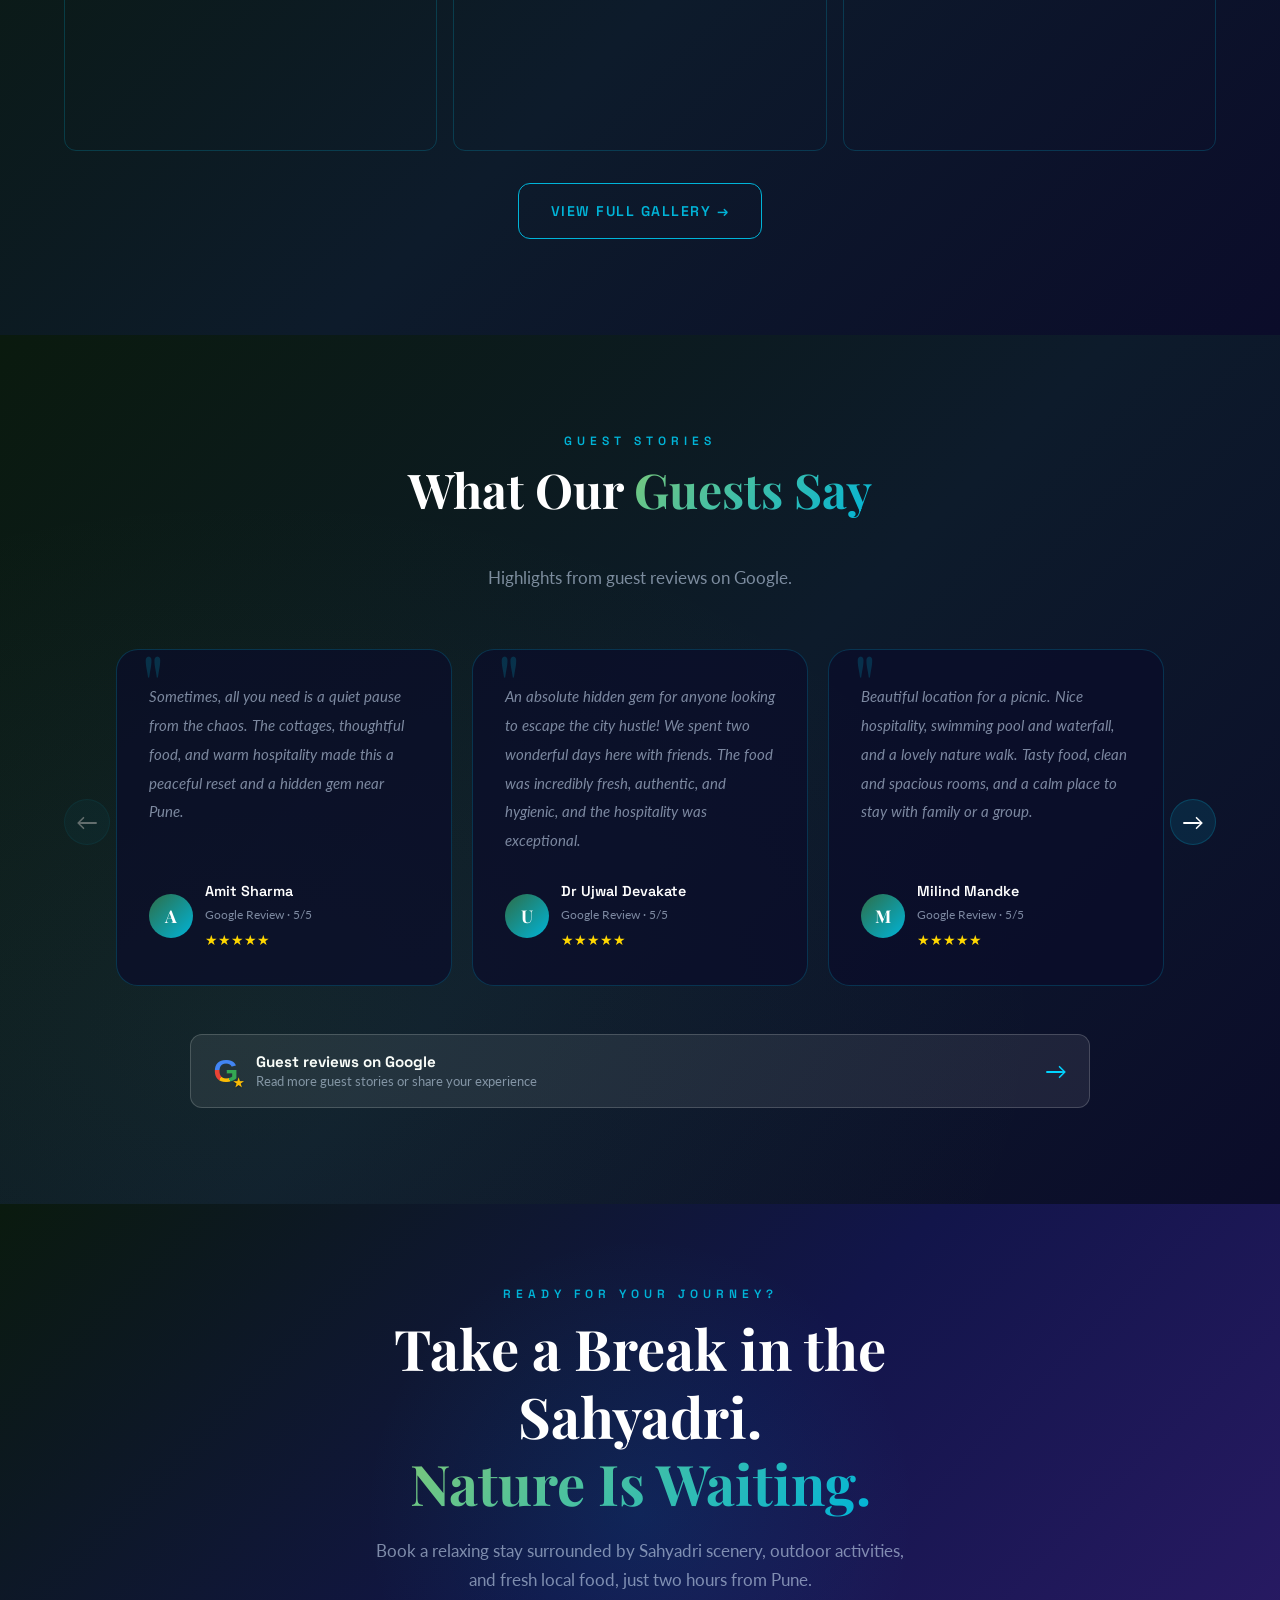
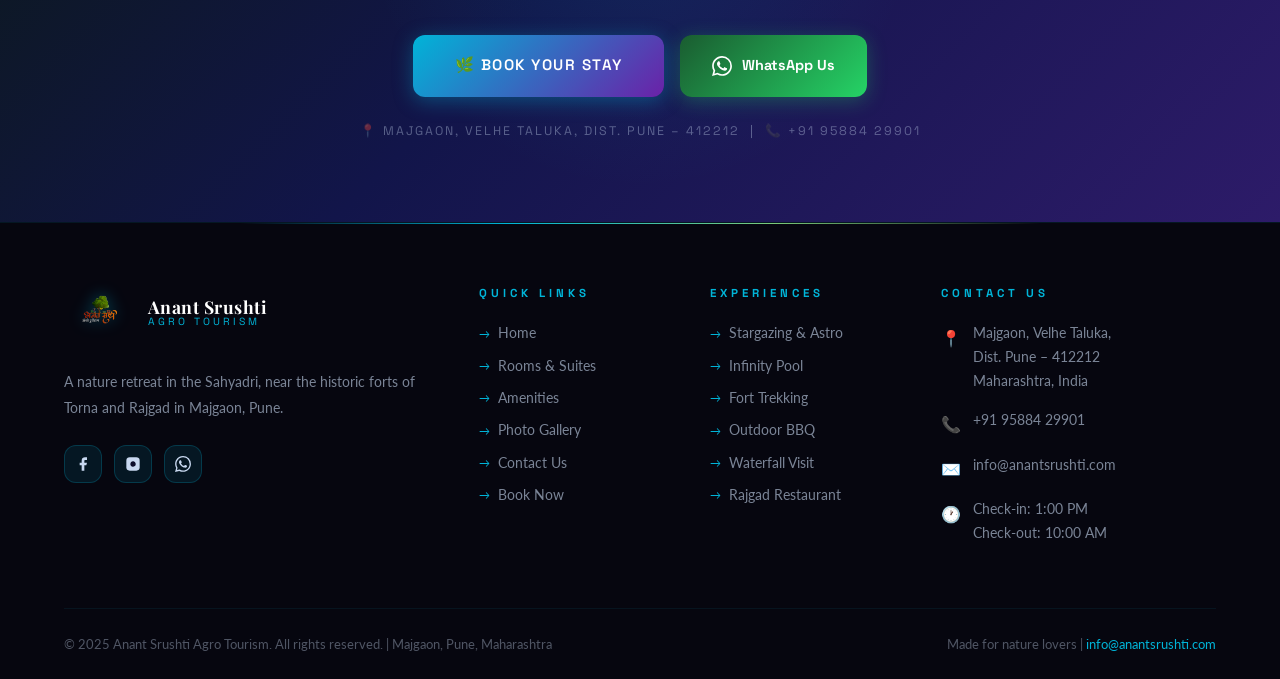
==== commit 3a4d93ff: "Update hotel website and booking assets Co-authored-by: Copilot <223556219+Copilot@users.noreply.git" ====
--- a/index.html
+++ b/index.html
@@ -21,7 +21,7 @@
         </div>
       </a>
       <div class="nav-links">
-        <a href="index.html" class="active">Home</a>
+        <a href="index.html" class="active">Home</a><a href="about.html">About Us</a>
         <a href="rooms.html">Rooms</a>
         <a href="menu.html">Menu</a>
         <a href="amenities.html">Amenities</a>
@@ -37,7 +37,7 @@
 
   <!-- Mobile Nav -->
   <div class="mobile-nav" id="mobileNav">
-    <a href="index.html">Home</a>
+    <a href="index.html">Home</a><a href="about.html">About Us</a>
     <a href="rooms.html">Rooms &amp; Accommodation</a>
     <a href="menu.html">Menu</a>
     <a href="amenities.html">Amenities</a>
@@ -51,16 +51,11 @@
     <!-- Star canvas -->
 
     <!-- Background: real slider images from the website -->
-    <div class="hero-bg" style="background-image:linear-gradient(rgba(0,0,0,0.24),rgba(0,0,0,0.24)),url('https://www.anantsrushti.com/img/new_slider/1.jpg');"></div>
+    <div class="hero-bg" style="background-image:linear-gradient(rgba(0,0,0,0.34),rgba(0,0,0,0.34)),url('https://www.anantsrushti.com/img/new_slider/1.jpg');"></div>
 
     <div class="container">
       <div class="hero-content">
-        <div class="hero-badge">
-          <span class="dot"></span>
-          Majgaon, Velhe Taluka, Dist. Pune · Maharashtra
-        </div>
-
-        <h1>Where Forests<br /><em>Meet the Open Sky</em></h1>
+<h1>Where Forests<br /><em>Meet the Open Sky</em></h1>
         <p class="hero-tagline">Anant Srushti Agro Tourism</p>
 
         <p class="hero-desc">
@@ -136,11 +131,13 @@
     <div class="container">
       <div class="about-grid">
         <div class="about-img-wrapper" data-animate="left">
-          <img src="https://www.anantsrushti.com/img/about-us.jpg" alt="Anant Srushti Property" loading="lazy" />
-          <div class="about-badge">
-            <strong>★ 4.8</strong>
-            <span>Guest Rating</span>
-          </div>
+          <div class="about-photo-frame">
+            <img src="images/home%20page%204%20way%20with%20center.jpg" alt="Anant Srushti property and swimming pool collage" loading="lazy" />
+          </div>
+          <a class="about-badge" id="googleRatingBadge" href="https://maps.app.goo.gl/WhrJieXZivv7FZzG9" target="_blank" rel="noopener noreferrer" aria-label="Google rating 4.9 out of 5; open Google Maps">
+            <strong id="googleRatingScore">★ 4.9</strong>
+            <span id="googleRatingLabel">Google Rating</span>
+          </a>
         </div>
 
         <div data-animate="right">
@@ -148,10 +145,7 @@
           <h2 class="section-title">Explore the Forests<br/><span class="grad-text">of the Sahyadri</span></h2>
           <div class="divider"></div>
           <p style="color:var(--text-muted); margin-bottom:1.25rem; line-height:1.9;">
-            Tucked into the Sahyadri range near the historical forts of <strong style="color:var(--nature-glow)">Torna (Prachandgad) and Rajgad</strong>,
-            Anant Srushti brings together the best of the Sahyadri — forest trails, waterfalls,
-            organic farms, and open mountain views. After a day outdoors, unwind with fresh meals
-            and, on clear nights, optional stargazing.
+            Anant Srushti began with a simple idea: to create a place of our own in the Sahyadris. We built the entire property from scratch ourselves, shaping it with care into the retreat we had imagined. Now, near the historic forts of <strong style="color:var(--nature-glow)">Torna (Prachandgad) and Rajgad</strong>, it brings together forest trails, waterfalls, organic farms, and open mountain views.
           </p>
           <p style="color:var(--text-muted); margin-bottom:1.75rem; line-height:1.9;">
             Enjoy farm-fresh meals, outdoor adventures, a dip in the infinity pool, and a peaceful place to relax with family and friends.
@@ -162,8 +156,7 @@
             <div class="about-feature"><span class="check">✓</span> Organic Farm Experience</div>
             <div class="about-feature"><span class="check">✓</span> Infinity Pool + Jacuzzi</div>
             <div class="about-feature"><span class="check">✓</span> Fort Trekking – Torna &amp; Rajgad</div>
-            <div class="about-feature"><span class="check">✓</span> Outdoor BBQ</div>
-            <div class="about-feature"><span class="check">✓</span> Adventure Park &amp; Zip Line</div>
+            <div class="about-feature"><span class="check">✓</span> BBQ Add-on Available</div>
             <div class="about-feature"><span class="check">✓</span> 100% Organic Farm Meals</div>
           </div>
           <div style="margin-top:2rem;">
@@ -186,13 +179,12 @@
           Both offer a relaxing base for exploring the area.
         </p>
       </div>
-      <div class="grid-3 stagger-children">
-
+      <div class="grid-3 stagger-children" id="home-package-cards">
         <!-- Tent -->
         <div class="room-card" data-animate>
           <div class="room-img-wrap">
             <img src="https://www.anantsrushti.com/img/new_slider/3.jpg" alt="Nature Tent Stay" loading="lazy" />
-            <span class="room-badge">⭐ Best for Stargazing</span>
+            <span class="room-badge">🏕️ Open-Sky Tent Stay</span>
           </div>
           <div class="room-body">
             <h3>Nature Tent Stay</h3>
@@ -200,62 +192,61 @@
             <div class="room-tags">
               <span class="room-tag green">Open Sky View</span>
               <span class="room-tag">Stargazing</span>
-              <span class="room-tag green">BBQ Included</span>
-            </div>
-            <div style="display:flex; justify-content:space-between; align-items:center; margin-top:1.25rem;">
-              <div>
-                <div class="room-price">₹2,200 <span>/ adult</span></div>
-                <div style="font-size:0.75rem; color:var(--text-muted); margin-top:0.2rem;">Child (5–12): ₹1,200 · Under 5: Free</div>
+              <span class="room-tag green">BBQ Add-on Available</span>
+            </div>
+            <div class="room-card-pricing">
+              <div class="room-card-price-copy">
+                <div class="room-price">₹2,000 <span>/ adult / day</span></div>
+                <div class="room-card-child-price">Child (5–12): ₹1,200 / day · Under 5: Free</div>
               </div>
-              <a href="booking.html" class="btn btn-outline btn-sm">Book Now</a>
-            </div>
-          </div>
-        </div>
-
-        <!-- Luxury Suite -->
+              <a href="booking.html" class="btn btn-outline btn-sm room-card-book">Book Now</a>
+            </div>
+          </div>
+        </div>
+
+        <!-- Standard Package -->
         <div class="room-card" data-animate>
           <div class="room-img-wrap">
-            <img src="https://www.anantsrushti.com/img/new_slider/2.jpg" alt="Luxury Suite" loading="lazy" />
-            <span class="room-badge" style="background:linear-gradient(135deg,#c8960c,#ffd700); color:#0b0c2a;">✦ Luxury Suite</span>
+            <img src="https://www.anantsrushti.com/img/new_slider/2.jpg" alt="Anant Srushti stay" loading="lazy" />
+            <span class="room-badge" style="background:linear-gradient(135deg,#1a4a2e,#4a9e6b);">Standard Package</span>
           </div>
           <div class="room-body">
-            <h3>Luxury Suite</h3>
-            <p>Air-conditioned suites with organic linens, panoramic mountain views of Torna &amp; Rajgad, and every modern comfort — nature at arm's reach.</p>
+            <h3>Standard Package</h3>
+            <p>A comfortable package with high tea, dinner, and next-day breakfast. Lunch and BBQ are available as add-ons.</p>
             <div class="room-tags">
-              <span class="room-tag">Fort View</span>
-              <span class="room-tag green">AC Room</span>
-              <span class="room-tag">Organic Linen</span>
-            </div>
-            <div style="display:flex; justify-content:space-between; align-items:center; margin-top:1.25rem;">
-              <div>
-                <div class="room-price">₹3,000 <span>/ adult</span></div>
-                <div style="font-size:0.75rem; color:var(--text-muted); margin-top:0.2rem;">Child (5–12): ₹1,700 · Under 5: Free</div>
+              <span class="room-tag green">Dinner</span>
+              <span class="room-tag">Breakfast</span>
+            </div>
+            <div class="room-card-pricing">
+              <div class="room-card-price-copy">
+                <div class="room-price">₹3,000 <span>/ adult / day</span></div>
+                <div class="room-card-child-price">Child (5–12): ₹1,500 / day · Under 5: Free</div>
               </div>
-              <a href="booking.html" class="btn btn-outline btn-sm">Book Now</a>
-            </div>
-          </div>
-        </div>
-
-        <!-- Family Suite -->
+              <a href="booking.html" class="btn btn-outline btn-sm room-card-book">Book Now</a>
+            </div>
+          </div>
+        </div>
+
+        <!-- Premium Package -->
         <div class="room-card" data-animate>
           <div class="room-img-wrap">
             <img src="https://www.anantsrushti.com/img/new_slider/4.jpg" alt="Family Suite" loading="lazy" />
-            <span class="room-badge" style="background:linear-gradient(135deg,#1a4a2e,#4a9e6b);">🌿 Family Suite</span>
+            <span class="room-badge" style="background:linear-gradient(135deg,#1a4a2e,#4a9e6b);">🌿 Premium Package</span>
           </div>
           <div class="room-body">
-            <h3>Family Suite</h3>
+            <h3>Premium Package · Family Suite</h3>
             <p>Spacious family-friendly AC suites designed for groups and families, with dedicated kids spaces, garden access, and fort &amp; valley panoramas.</p>
             <div class="room-tags">
               <span class="room-tag green">Family Friendly</span>
               <span class="room-tag">Valley View</span>
               <span class="room-tag">AC Room</span>
             </div>
-            <div style="display:flex; justify-content:space-between; align-items:center; margin-top:1.25rem;">
-              <div>
-                <div class="room-price">₹3,000 <span>/ adult</span></div>
-                <div style="font-size:0.75rem; color:var(--text-muted); margin-top:0.2rem;">Child (5–12): ₹1,700 · Under 5: Free</div>
+            <div class="room-card-pricing">
+              <div class="room-card-price-copy">
+                <div class="room-price">₹3,500 <span>/ adult / day</span></div>
+                <div class="room-card-child-price">Child (5–12): ₹1,800 / day · Under 5: Free</div>
               </div>
-              <a href="booking.html" class="btn btn-outline btn-sm">Book Now</a>
+              <a href="booking.html" class="btn btn-outline btn-sm room-card-book">Book Now</a>
             </div>
           </div>
         </div>
@@ -268,7 +259,7 @@
   </section>
 
   <!-- ══ STARGAZING EXPERIENCE STRIP ══ -->
-  <section class="experience-strip home-signature-experience" style="background-image:url('https://www.anantsrushti.com/img/services/gallery11.jpg');">
+  <section class="experience-strip home-signature-experience" style="background-image:url('Images/Space.jpeg');">
     <div class="overlay"></div>
     <div class="star-canvas" aria-hidden="true"></div>
     <div class="container text-center" style="position:relative; z-index:2;">
@@ -295,7 +286,7 @@
         <div class="glass-card" style="padding:1.75rem; text-align:center;">
           <div style="font-size:2.2rem; margin-bottom:0.75rem;">🔥</div>
           <h4 style="color:var(--white); font-family:'Space Grotesk',sans-serif; margin-bottom:0.4rem;">BBQ Under Stars</h4>
-          <p style="font-size:0.85rem; color:var(--text-muted);">Enjoy a bonfire, BBQ, music, and dancing outdoors with family and friends.</p>
+          <p style="font-size:0.85rem; color:var(--text-muted);">Enjoy BBQ outdoors with family and friends; BBQ is available as a separate add-on.</p>
         </div>
       </div>
       <a href="booking.html" class="btn btn-gold btn-lg">✦ Reserve a Night Under the Stars</a>
@@ -335,40 +326,98 @@
         <span class="section-label" data-animate>Guest Stories</span>
         <h2 class="section-title" data-animate>What Our <span class="grad-text">Guests Say</span></h2>
         <div class="divider center" data-animate></div>
-      </div>
-      <div class="grid-3 stagger-children">
-        <div class="testimonial-card" data-animate>
-          <p class="testimonial-text">"The stargazing night was the most breathtaking experience of my life. We could see the Milky Way with our naked eyes — something I never thought possible so close to Pune. The tent was cozy, the BBQ was fantastic, and the sunrise over Rajgad the next morning was pure magic."</p>
-          <div class="testimonial-author">
-            <div class="testimonial-avatar">R</div>
-            <div>
-              <div class="testimonial-name">Rahul M.</div>
-              <div class="testimonial-loc">Pune, Maharashtra</div>
-              <div class="testimonial-stars">★★★★★</div>
-            </div>
-          </div>
-        </div>
-        <div class="testimonial-card" data-animate>
-          <p class="testimonial-text">"Perfect family getaway! The kids loved the adventure park and the infinity pool. We went during monsoon and the private waterfall inside the resort was absolutely stunning. The food at Rajgad Restaurant — especially the misal and thali — was outstanding. We're coming back!"</p>
-          <div class="testimonial-author">
-            <div class="testimonial-avatar">P</div>
-            <div>
-              <div class="testimonial-name">Priya S.</div>
-              <div class="testimonial-loc">Mumbai, Maharashtra</div>
-              <div class="testimonial-stars">★★★★★</div>
-            </div>
-          </div>
-        </div>
-        <div class="testimonial-card" data-animate>
-          <p class="testimonial-text">"I'm a photographer and Anant Srushti is an astro-photographer's dream. Zero light pollution, crisp Sahyadri air, and an incredibly helpful team. The nature tent gave me the perfect vantage point — I captured the best Milky Way shot of my career here. Highly recommend!"</p>
-          <div class="testimonial-author">
-            <div class="testimonial-avatar">A</div>
-            <div>
-              <div class="testimonial-name">Aakash D.</div>
-              <div class="testimonial-loc">Bengaluru, Karnataka</div>
-              <div class="testimonial-stars">★★★★★</div>
-            </div>
-          </div>
+        <p class="section-subtitle" style="margin:0 auto;" data-animate>Highlights from guest reviews on Google.</p>
+      </div>
+      <div class="reviews-carousel" data-reviews-carousel>
+        <div class="reviews-track" data-reviews-track>
+        <article class="testimonial-card" data-animate>
+          <p class="testimonial-text">Sometimes, all you need is a quiet pause from the chaos. The cottages, thoughtful food, and warm hospitality made this a peaceful reset and a hidden gem near Pune.</p>
+          <div class="testimonial-author"><div class="testimonial-avatar">A</div><div><div class="testimonial-name">Amit Sharma</div><div class="testimonial-loc">Google Review · 5/5</div><div class="testimonial-stars">★★★★★</div></div></div>
+        </article>
+        <article class="testimonial-card" data-animate>
+          <p class="testimonial-text">An absolute hidden gem for anyone looking to escape the city hustle! We spent two wonderful days here with friends. The food was incredibly fresh, authentic, and hygienic, and the hospitality was exceptional.</p>
+          <div class="testimonial-author"><div class="testimonial-avatar">U</div><div><div class="testimonial-name">Dr Ujwal Devakate</div><div class="testimonial-loc">Google Review · 5/5</div><div class="testimonial-stars">★★★★★</div></div></div>
+        </article>
+        <article class="testimonial-card" data-animate>
+          <p class="testimonial-text">Beautiful location for a picnic. Nice hospitality, swimming pool and waterfall, and a lovely nature walk. Tasty food, clean and spacious rooms, and a calm place to stay with family or a group.</p>
+          <div class="testimonial-author"><div class="testimonial-avatar">M</div><div><div class="testimonial-name">Milind Mandke</div><div class="testimonial-loc">Google Review · 5/5</div><div class="testimonial-stars">★★★★★</div></div></div>
+        </article>
+        <article class="testimonial-card" data-animate>
+          <p class="testimonial-text">Heaven on Earth! Everything felt perfectly done—the ambience, hospitality, surroundings, and overall experience. The food was delicious and exceeded my expectations. A stay I’ll always remember.</p>
+          <div class="testimonial-author"><div class="testimonial-avatar">P</div><div><div class="testimonial-name">Pankaj Singh</div><div class="testimonial-loc">Google Review · 5/5</div><div class="testimonial-stars">★★★★★</div></div></div>
+        </article>
+        <article class="testimonial-card" data-animate>
+          <p class="testimonial-text">Such an incredible experience. The staff took care of guests like family and even arranged a birthday decoration for my wife. The location is serene, and I look forward to visiting again.</p>
+          <div class="testimonial-author"><div class="testimonial-avatar">S</div><div><div class="testimonial-name">Shivprakash Chivati</div><div class="testimonial-loc">Google Review · 5/5</div><div class="testimonial-stars">★★★★★</div></div></div>
+        </article>
+        <article class="testimonial-card" data-animate>
+          <p class="testimonial-text">Had an amazing experience at Anath Shrushti Resort, Velhe! The ambience, food, and service were top-notch. The owner and staff were extremely attentive, warm, and welcoming.</p>
+          <div class="testimonial-author"><div class="testimonial-avatar">M</div><div><div class="testimonial-name">Meenakshi Singh</div><div class="testimonial-loc">Google Review · 5/5</div><div class="testimonial-stars">★★★★★</div></div></div>
+        </article>
+        <article class="testimonial-card" data-animate>
+          <p class="testimonial-text">Excellent location with a private waterfall and infinity pool. The food was very good with ample quantities, and the host was polite and welcoming. Enjoyed a lot.</p>
+          <div class="testimonial-author"><div class="testimonial-avatar">U</div><div><div class="testimonial-name">Uddipta Das</div><div class="testimonial-loc">Google Review · 5/5</div><div class="testimonial-stars">★★★★★</div></div></div>
+        </article>
+        <article class="testimonial-card" data-animate>
+          <p class="testimonial-text">Hidden Gem in the Hills! We had a fantastic time at Anant Srushti with a group of friends. It’s quiet and peaceful with hills and a river all around. We left feeling completely refreshed.</p>
+          <div class="testimonial-author"><div class="testimonial-avatar">A</div><div><div class="testimonial-name">Ashish Sharma</div><div class="testimonial-loc">Google Review · 5/5</div><div class="testimonial-stars">★★★★★</div></div></div>
+        </article>
+        <article class="testimonial-card" data-animate>
+          <p class="testimonial-text">The farmhouse is extremely peaceful and quiet, perfect for a relaxing break. The surroundings are calm and well-maintained, and the views are beautiful, especially at sunrise and sunset.</p>
+          <div class="testimonial-author"><div class="testimonial-avatar">P</div><div><div class="testimonial-name">Priyanka Tamhankar</div><div class="testimonial-loc">Google Review · 5/5</div><div class="testimonial-stars">★★★★★</div></div></div>
+        </article>
+        <article class="testimonial-card" data-animate>
+          <p class="testimonial-text">Awesome place in the lap of nature, with beautiful valley views and lush greenery. The hospitality from Mr. and Mrs. Mahajan and the dedicated staff made us feel very well looked after.</p>
+          <div class="testimonial-author"><div class="testimonial-avatar">A</div><div><div class="testimonial-name">Amit Mahidhar Mishra</div><div class="testimonial-loc">Google Review · 5/5</div><div class="testimonial-stars">★★★★★</div></div></div>
+        </article>
+        <article class="testimonial-card" data-animate>
+          <p class="testimonial-text">We had an amazing experience at Anant Srushti Agro Tourism. The rooms were neat and clean, the pool was well maintained, and there were fun indoor games. The hospitality and home-style food stood out.</p>
+          <div class="testimonial-author"><div class="testimonial-avatar">M</div><div><div class="testimonial-name">Mayur Patil</div><div class="testimonial-loc">Google Review · 5/5</div><div class="testimonial-stars">★★★★★</div></div></div>
+        </article>
+        <article class="testimonial-card" data-animate>
+          <p class="testimonial-text">The location, food, service, and amenities were very good. The rooms and washrooms could be improved, but the view is lovely and monsoon is a great time to visit.</p>
+          <div class="testimonial-author"><div class="testimonial-avatar">S</div><div><div class="testimonial-name">Sarang Kulkarni</div><div class="testimonial-loc">Google Review · 5/5</div><div class="testimonial-stars">★★★★★</div></div></div>
+        </article>
+        <article class="testimonial-card" data-animate>
+          <p class="testimonial-text">A beautiful resort in the middle of scenic mountains and lush greenery, with a private waterfall, a clean swimming pool, delicious food, cozy rooms, and warm, helpful staff.</p>
+          <div class="testimonial-author"><div class="testimonial-avatar">N</div><div><div class="testimonial-name">Neeraj Lavania</div><div class="testimonial-loc">Google Review · 5/5</div><div class="testimonial-stars">★★★★★</div></div></div>
+        </article>
+        <article class="testimonial-card" data-animate>
+          <p class="testimonial-text">A group event here was a fantastic experience. The location sits on a hilltop with a beautiful view of the valley and surrounding hills—peaceful, breezy, and close to nature.</p>
+          <div class="testimonial-author"><div class="testimonial-avatar">N</div><div><div class="testimonial-name">Nikhil Gokhale</div><div class="testimonial-loc">Google Review · 5/5</div><div class="testimonial-stars">★★★★★</div></div></div>
+        </article>
+        <article class="testimonial-card" data-animate>
+          <p class="testimonial-text">A lovely, well-developed property with a beautiful view. The rainy season was especially pleasant, with river views and a peaceful place to stay.</p>
+          <div class="testimonial-author"><div class="testimonial-avatar">R</div><div><div class="testimonial-name">Rohan Mankani</div><div class="testimonial-loc">Google Review · 4/5</div><div class="testimonial-stars">★★★★☆</div></div></div>
+        </article>
+        <article class="testimonial-card" data-animate>
+          <p class="testimonial-text">A one-day conference at Anant Srushti was a great experience. Guests enjoyed the scenic, nature-friendly setting, delicious food, and desserts.</p>
+          <div class="testimonial-author"><div class="testimonial-avatar">S</div><div><div class="testimonial-name">Shardul Deshpande</div><div class="testimonial-loc">Google Review · 5/5</div><div class="testimonial-stars">★★★★★</div></div></div>
+        </article>
+        <article class="testimonial-card" data-animate>
+          <p class="testimonial-text">A fantastic place on top of a mountain with magnificent views. The rainy season brings extra-brownie points, and the host and owner, Vivek, is a gem.</p>
+          <div class="testimonial-author"><div class="testimonial-avatar">P</div><div><div class="testimonial-name">Punit Kumar Mukim</div><div class="testimonial-loc">Google Review · 5/5</div><div class="testimonial-stars">★★★★★</div></div></div>
+        </article>
+        <article class="testimonial-card" data-animate>
+          <p class="testimonial-text">A place to forget the daily grind and unwind, with lovely dogs, fireside evenings, and barbequed treats that make the evenings unforgettable.</p>
+          <div class="testimonial-author"><div class="testimonial-avatar">M</div><div><div class="testimonial-name">Mukund Deogaonkar</div><div class="testimonial-loc">Google Review · 5/5</div><div class="testimonial-stars">★★★★★</div></div></div>
+        </article>
+        <article class="testimonial-card" data-animate>
+          <p class="testimonial-text">Guests praised the beautiful view, well-maintained rooms, organization, tasty food, and warm hosting, and said they would love to visit again.</p>
+          <div class="testimonial-author"><div class="testimonial-avatar">A</div><div><div class="testimonial-name">Anita Deogaonkar</div><div class="testimonial-loc">Google Review · 5/5</div><div class="testimonial-stars">★★★★★</div></div></div>
+        </article>
+        <article class="testimonial-card" data-animate>
+          <p class="testimonial-text">A peaceful mountain setting near Pune, with spacious rooms, freshly cooked meals, helpful hosts, a pool, indoor games, and night-sky viewing.</p>
+          <div class="testimonial-author"><div class="testimonial-avatar">A</div><div><div class="testimonial-name">Abhishek</div><div class="testimonial-loc">Google Review · 5/5</div><div class="testimonial-stars">★★★★★</div></div></div>
+        </article>
+        <article class="testimonial-card" data-animate>
+          <p class="testimonial-text">A lovely resort with a warm, personal welcome, comfortable food and stay arrangements, and a beautiful natural setting to enjoy.</p>
+          <div class="testimonial-author"><div class="testimonial-avatar">D</div><div><div class="testimonial-name">Dilip Dabade</div><div class="testimonial-loc">Google Review · 5/5</div><div class="testimonial-stars">★★★★★</div></div></div>
+        </article>
+        </div>
+        <div class="reviews-controls">
+          <button class="review-nav" type="button" data-review-prev aria-label="Show previous reviews">←</button>
+          <button class="review-nav" type="button" data-review-next aria-label="Show next reviews">→</button>
         </div>
       </div>
       <a href="https://www.google.com/maps/search/?api=1&amp;query=AnantSrushti%20Agro%20Tourism%20Velhe%20Majgaon" class="google-reviews-bar" target="_blank" rel="noopener noreferrer" aria-label="Read or leave a Google review for Anant Srushti">
@@ -391,13 +440,13 @@
       </p>
       <div style="display:flex; gap:1rem; justify-content:center; flex-wrap:wrap;" data-animate>
         <a href="booking.html" class="btn btn-primary btn-lg">🌿 Book Your Stay</a>
-        <a href="https://wa.me/919822243348" class="wa-btn" target="_blank">
+        <a href="https://wa.me/919588429901" class="wa-btn" target="_blank">
           <svg width="20" height="20" viewBox="0 0 24 24" fill="currentColor"><path d="M17.472 14.382c-.297-.149-1.758-.867-2.03-.967-.273-.099-.471-.148-.67.15-.197.297-.767.966-.94 1.164-.173.199-.347.223-.644.075-.297-.15-1.255-.463-2.39-1.475-.883-.788-1.48-1.761-1.653-2.059-.173-.297-.018-.458.13-.606.134-.133.298-.347.446-.52.149-.174.198-.298.298-.497.099-.198.05-.371-.025-.52-.075-.149-.669-1.612-.916-2.207-.242-.579-.487-.5-.669-.51-.173-.008-.371-.01-.57-.01-.198 0-.52.074-.792.372-.272.297-1.04 1.016-1.04 2.479 0 1.462 1.065 2.875 1.213 3.074.149.198 2.096 3.2 5.077 4.487.709.306 1.262.489 1.694.625.712.227 1.36.195 1.871.118.571-.085 1.758-.719 2.006-1.413.248-.694.248-1.289.173-1.413-.074-.124-.272-.198-.57-.347m-5.421 7.403h-.004a9.87 9.87 0 01-5.031-1.378l-.361-.214-3.741.982.998-3.648-.235-.374a9.86 9.86 0 01-1.51-5.26c.001-5.45 4.436-9.884 9.888-9.884 2.64 0 5.122 1.03 6.988 2.898a9.825 9.825 0 012.893 6.994c-.003 5.45-4.437 9.884-9.885 9.884m8.413-18.297A11.815 11.815 0 0012.05 0C5.495 0 .16 5.335.157 11.892c0 2.096.547 4.142 1.588 5.945L.057 24l6.305-1.654a11.882 11.882 0 005.683 1.448h.005c6.554 0 11.89-5.335 11.893-11.893a11.821 11.821 0 00-3.48-8.413Z"/></svg>
           WhatsApp Us
         </a>
       </div>
       <p style="margin-top:1.5rem; font-family:'Space Grotesk',sans-serif; font-size:0.78rem; letter-spacing:2px; color:var(--text-dim);" data-animate>
-        📍 MAJGAON, VELHE TALUKA, DIST. PUNE – 412212 &nbsp;|&nbsp; 📞 +91 98222 43348
+        📍 MAJGAON, VELHE TALUKA, DIST. PUNE – 412212 &nbsp;|&nbsp; 📞 +91 95884 29901
       </p>
     </div>
   </section>
@@ -422,7 +471,7 @@
             <a href="#" class="social-link" aria-label="Instagram">
               <svg width="16" height="16" viewBox="0 0 24 24" fill="currentColor"><rect x="2" y="2" width="20" height="20" rx="5" ry="5"/><path d="M16 11.37A4 4 0 1112.63 8 4 4 0 0116 11.37z" fill="var(--space-dark)"/><line x1="17.5" y1="6.5" x2="17.51" y2="6.5" stroke="var(--space-dark)" stroke-width="2"/></svg>
             </a>
-            <a href="https://wa.me/919822243348" class="social-link" aria-label="WhatsApp" target="_blank">
+            <a href="https://wa.me/919588429901" class="social-link" aria-label="WhatsApp" target="_blank">
               <svg width="16" height="16" viewBox="0 0 24 24" fill="currentColor"><path d="M17.472 14.382c-.297-.149-1.758-.867-2.03-.967-.273-.099-.471-.148-.67.15-.197.297-.767.966-.94 1.164-.173.199-.347.223-.644.075-.297-.15-1.255-.463-2.39-1.475-.883-.788-1.48-1.761-1.653-2.059-.173-.297-.018-.458.13-.606.134-.133.298-.347.446-.52.149-.174.198-.298.298-.497.099-.198.05-.371-.025-.52-.075-.149-.669-1.612-.916-2.207-.242-.579-.487-.5-.669-.51-.173-.008-.371-.01-.57-.01-.198 0-.52.074-.792.372-.272.297-1.04 1.016-1.04 2.479 0 1.462 1.065 2.875 1.213 3.074.149.198 2.096 3.2 5.077 4.487.709.306 1.262.489 1.694.625.712.227 1.36.195 1.871.118.571-.085 1.758-.719 2.006-1.413.248-.694.248-1.289.173-1.413-.074-.124-.272-.198-.57-.347m-5.421 7.403h-.004a9.87 9.87 0 01-5.031-1.378l-.361-.214-3.741.982.998-3.648-.235-.374a9.86 9.86 0 01-1.51-5.26c.001-5.45 4.436-9.884 9.888-9.884 2.64 0 5.122 1.03 6.988 2.898a9.825 9.825 0 012.893 6.994c-.003 5.45-4.437 9.884-9.885 9.884m8.413-18.297A11.815 11.815 0 0012.05 0C5.495 0 .16 5.335.157 11.892c0 2.096.547 4.142 1.588 5.945L.057 24l6.305-1.654a11.882 11.882 0 005.683 1.448h.005c6.554 0 11.89-5.335 11.893-11.893a11.821 11.821 0 00-3.48-8.413Z"/></svg>
             </a>
           </div>
@@ -458,7 +507,6 @@
           <div class="footer-contact-item">
             <span class="icon">📞</span>
             <div>
-              <a href="tel:+919822243348">+91 98222 43348</a><br />
               <a href="tel:+919588429901">+91 95884 29901</a>
             </div>
           </div>
@@ -468,7 +516,7 @@
           </div>
           <div class="footer-contact-item">
             <span class="icon">🕐</span>
-            <span>Check-in: 12:00 PM<br />Check-out: 11:00 AM</span>
+            <span>Check-in: 1:00 PM<br />Check-out: 10:00 AM</span>
           </div>
         </div>
       </div>
@@ -480,11 +528,7 @@
   </footer>
 
   <!-- WhatsApp Float -->
-  <a href="https://wa.me/919822243348" class="whatsapp-float" target="_blank" aria-label="Chat on WhatsApp">
-    <span class="wa-tooltip">Chat with us!</span>
-    <svg width="28" height="28" viewBox="0 0 24 24" fill="currentColor"><path d="M17.472 14.382c-.297-.149-1.758-.867-2.03-.967-.273-.099-.471-.148-.67.15-.197.297-.767.966-.94 1.164-.173.199-.347.223-.644.075-.297-.15-1.255-.463-2.39-1.475-.883-.788-1.48-1.761-1.653-2.059-.173-.297-.018-.458.13-.606.134-.133.298-.347.446-.52.149-.174.198-.298.298-.497.099-.198.05-.371-.025-.52-.075-.149-.669-1.612-.916-2.207-.242-.579-.487-.5-.669-.51-.173-.008-.371-.01-.57-.01-.198 0-.52.074-.792.372-.272.297-1.04 1.016-1.04 2.479 0 1.462 1.065 2.875 1.213 3.074.149.198 2.096 3.2 5.077 4.487.709.306 1.262.489 1.694.625.712.227 1.36.195 1.871.118.571-.085 1.758-.719 2.006-1.413.248-.694.248-1.289.173-1.413-.074-.124-.272-.198-.57-.347m-5.421 7.403h-.004a9.87 9.87 0 01-5.031-1.378l-.361-.214-3.741.982.998-3.648-.235-.374a9.86 9.86 0 01-1.51-5.26c.001-5.45 4.436-9.884 9.888-9.884 2.64 0 5.122 1.03 6.988 2.898a9.825 9.825 0 012.893 6.994c-.003 5.45-4.437 9.884-9.885 9.884m8.413-18.297A11.815 11.815 0 0012.05 0C5.495 0 .16 5.335.157 11.892c0 2.096.547 4.142 1.588 5.945L.057 24l6.305-1.654a11.882 11.882 0 005.683 1.448h.005c6.554 0 11.89-5.335 11.893-11.893a11.821 11.821 0 00-3.48-8.413Z"/></svg>
-  </a>
-  <a href="https://wa.me/919588429901" class="whatsapp-float whatsapp-float-secondary" target="_blank" rel="noopener noreferrer" aria-label="Chat on WhatsApp at +91 95884 29901"><span class="wa-tooltip">WhatsApp: +91 95884 29901</span><svg width="28" height="28" viewBox="0 0 24 24" fill="currentColor" aria-hidden="true"><path d="M17.472 14.382c-.297-.149-1.758-.867-2.03-.967-.273-.099-.471-.148-.67.15-.197.297-.767.966-.94 1.164-.173.199-.347.223-.644.075-.297-.15-1.255-.463-2.39-1.475-.883-.788-1.48-1.761-1.653-2.059-.173-.297-.018-.458.13-.606.134-.133.298-.347.446-.52.149-.174.198-.298.298-.497.099-.198.05-.371-.025-.52-.075-.149-.669-1.612-.916-2.207-.242-.579-.487-.5-.669-.51-.173-.008-.371-.01-.57-.01-.198 0-.52.074-.792.372-.272.297-1.04 1.016-1.04 2.479 0 1.462 1.065 2.875 1.213 3.074.149.198 2.096 3.2 5.077 4.487.709.306 1.262.195 1.871.118.571-.085 1.758-.719 2.006-1.413.248-.694.248-1.289.173-1.413-.074-.124-.272-.198-.57-.347m-5.421 7.403h-.004a9.87 9.87 0 0 1-5.031-1.378l-.361-.214-3.741.982.998-3.648-.235-.374a9.86 9.86 0 0 1-1.51-5.26c.001-5.45 4.436-9.884 9.888-9.884 2.64 0 5.122 1.03 6.988 2.898a9.825 9.825 0 0 1 2.893 6.994c-.003 5.45-4.437 9.884-9.885 9.884m8.413-18.297A11.815 11.815 0 0 0 12.05 0C5.495 0 .16 5.335.157 11.892c0 2.096.547 4.142 1.588 5.945L.057 24l6.305-1.654a11.882 11.882 0 0 0 5.683 1.448h.005c6.554 0 11.89-5.335 11.893-11.893a11.821 11.821 0 0 0-3.48-8.413Z"/></svg></a>
+  <details class="whatsapp-float-wrap"><summary class="whatsapp-float" aria-label="Choose a WhatsApp number"><span class="wa-tooltip">Choose a WhatsApp number</span><svg width="28" height="28" viewBox="0 0 24 24" fill="currentColor" aria-hidden="true"><path d="M17.472 14.382c-.297-.149-1.758-.867-2.03-.967-.273-.099-.471-.148-.67.15-.197.297-.767.966-.94 1.164-.173.199-.347.223-.644.075-.297-.15-1.255-.463-2.39-1.475-.883-.788-1.48-1.761-1.653-2.059-.173-.297-.018-.458.13-.606.134-.133.298-.347.446-.52.149-.174.198-.298.298-.497.099-.198.05-.371-.025-.52-.075-.149-.669-1.612-.916-2.207-.242-.579-.487-.5-.669-.51-.173-.008-.371-.01-.57-.01-.198 0-.52.074-.792.372-.272.297-1.04 1.016-1.04 2.479 0 1.462 1.065 2.875 1.213 3.074.149.198 2.096 3.2 5.077 4.487.709.306 1.262.195 1.871.118.571-.085 1.758-.719 2.006-1.413.248-.694.248-1.289.173-1.413-.074-.124-.272-.198-.57-.347m-5.421 7.403h-.004a9.87 9.87 0 0 1-5.031-1.378l-.361-.214-3.741.982.998-3.648-.235-.374a9.86 9.86 0 0 1-1.51-5.26c.001-5.45 4.436-9.884 9.888-9.884 2.64 0 5.122 1.03 6.988 2.898a9.825 9.825 0 0 1 2.893 6.994c-.003 5.45-4.437 9.884-9.885 9.884m8.413-18.297A11.815 11.815 0 0 0 12.05 0C5.495 0 .16 5.335.157 11.892c0 2.096.547 4.142 1.588 5.945L.057 24l6.305-1.654a11.882 11.882 0 0 0 5.683 1.448h.005c6.554 0 11.89-5.335 11.893-11.893a11.821 11.821 0 0 0-3.48-8.413Z"/></svg></summary><div class="whatsapp-float-options"><a href="https://wa.me/919588429901" target="_blank" rel="noopener noreferrer">WhatsApp: +91 95884 29901</a><a href="https://wa.me/919822243348" target="_blank" rel="noopener noreferrer">WhatsApp: +91 98222 43348</a></div></details>
 
   <a href="https://www.instagram.com/anantsrushtimajgaon/?hl=en" class="social-float-icon social-float-instagram" target="_blank" rel="noopener noreferrer" aria-label="Visit us on Instagram"><span class="wa-tooltip">Follow us on Instagram</span><svg width="28" height="28" viewBox="0 0 24 24" fill="none" stroke="currentColor" stroke-width="2" aria-hidden="true"><rect x="3" y="3" width="18" height="18" rx="5"/><circle cx="12" cy="12" r="4"/><circle cx="18" cy="6" r="1" fill="currentColor" stroke="none"/></svg></a>
   <a href="https://www.facebook.com/Anantsrushti" class="social-float-icon social-float-facebook" target="_blank" rel="noopener noreferrer" aria-label="Visit us on Facebook"><span class="wa-tooltip">Follow us on Facebook</span><svg width="28" height="28" viewBox="0 0 24 24" fill="currentColor" aria-hidden="true"><path d="M18 2h-3a5 5 0 0 0-5 5v3H7v4h3v8h4v-8h3l1-4h-4V7a1 1 0 0 1 1-1h3z"/></svg></a>
--- a/assets/css/style.css
+++ b/assets/css/style.css
@@ -26,6 +26,7 @@
   --space-deep:      #06060f;
   --space-dark:      #0b0c2a;
   --space-mid:       #12154a;
+  --page-gradient:   linear-gradient(135deg, #0a1a0e 0%, #0d1b2b 52%, #0b0c2a 100%);
   --nebula:          #2d1b69;
   --nebula-pink:     #6b21a8;
   --cosmos-blue:     #1e3a5f;
@@ -66,7 +67,8 @@
 html { scroll-behavior: smooth; font-size: 16px; }
 body {
   font-family: 'Lato', 'Space Grotesk', sans-serif;
-  background-color: var(--space-dark);
+  background: var(--page-gradient);
+  background-attachment: fixed;
   color: var(--text-main);
   line-height: 1.75;
   overflow-x: hidden;
@@ -544,7 +546,7 @@
   position: absolute;
   inset: 0;
   background-size: cover;
-  background-position: center top;
+  background-position: center center;
   transform: scale(1.08);
   transition: transform 0.1s linear;
 }
@@ -565,6 +567,17 @@
   position: relative;
   z-index: 3;
   max-width: 780px;
+}
+@media (min-width: 769px) {
+  .hero-content::before {
+    content: '';
+    position: absolute;
+    z-index: -1;
+    inset: -2rem -3rem;
+    background: radial-gradient(ellipse at center, rgba(0,0,0,0.72) 0%, rgba(0,0,0,0.48) 58%, transparent 100%);
+    filter: blur(8px);
+    pointer-events: none;
+  }
 }
 .hero-badge {
   display: inline-flex;
@@ -659,8 +672,8 @@
   flex-direction: column;
   align-items: center;
   gap: 0.5rem;
-  color: rgba(255,255,255,0.88);
-  text-shadow: 0 1px 5px rgba(0,0,0,0.85);
+  color: #ffffff;
+  text-shadow: 0 1px 7px rgba(0,0,0,1), 0 0 14px rgba(0,0,0,0.85);
   font-family: 'Space Grotesk', sans-serif;
   font-size: 0.7rem;
   letter-spacing: 3px;
@@ -677,9 +690,10 @@
 }
 .scroll-mouse {
   width: 22px; height: 36px;
-  border: 2px solid rgba(0,180,216,0.35);
+  border: 2px solid rgba(126,235,255,0.95);
   border-radius: 11px;
   position: relative;
+  box-shadow: 0 0 12px rgba(0,212,255,0.45);
   animation: scrollBounce 2s ease-in-out infinite;
 }
 .scroll-mouse::after {
@@ -688,7 +702,7 @@
   top: 5px; left: 50%;
   transform: translateX(-50%);
   width: 4px; height: 8px;
-  background: var(--aurora-teal);
+  background: #b9f5ff;
   border-radius: 2px;
   animation: scrollBounce 2s ease-in-out infinite;
 }
@@ -762,20 +776,27 @@
 /* ── About Section ── */
 .about-grid {
   display: grid;
-  grid-template-columns: 1fr 1fr;
-  gap: 5rem;
+  grid-template-columns: 1.6fr 0.8fr;
+  gap: 2rem;
   align-items: center;
 }
 .about-img-wrapper {
   position: relative;
 }
-.about-img-wrapper img {
+.about-photo-frame {
   width: 100%;
-  height: 520px;
-  object-fit: cover;
+  aspect-ratio: 1339 / 753;
+  overflow: hidden;
   border-radius: var(--radius-lg);
   border: 1px solid var(--border-glow);
   box-shadow: var(--shadow-lg), var(--shadow-glow);
+}
+.about-img-wrapper img {
+  display: block;
+  width: 100%;
+  height: 100%;
+  object-fit: cover;
+  transform: none;
 }
 .about-img-wrapper::before {
   content: '';
@@ -797,6 +818,7 @@
   text-align: center;
   box-shadow: var(--shadow-md);
   border: 1px solid rgba(0,180,216,0.2);
+  text-decoration: none;
 }
 .about-badge strong { display: block; font-size: 1.6rem; font-weight: 700; color: var(--star-gold); }
 .about-badge span   { font-size: 0.72rem; letter-spacing: 2px; text-transform: uppercase; color: var(--moonlight); }
@@ -826,6 +848,9 @@
 
 /* ── Room Cards ── */
 .room-card {
+  display: flex;
+  flex-direction: column;
+  height: 100%;
   border-radius: var(--radius-lg);
   overflow: hidden;
   background: rgba(6,6,15,0.8);
@@ -837,6 +862,12 @@
   box-shadow: var(--shadow-glow), var(--shadow-lg);
   transform: translateY(-6px);
 }
+.room-card .room-img-wrap { flex: 0 0 auto; }
+.room-card .room-body { display: flex; flex: 1; flex-direction: column; }
+.room-card-pricing { display: grid; grid-template-columns: minmax(0, 1fr) auto; align-items: center; gap: 0.75rem; margin-top: auto; padding-top: 1rem; }
+.room-card-price-copy { min-width: 0; }
+.room-card-child-price { font-size: 0.72rem; color: var(--text-muted); margin-top: 0.2rem; line-height: 1.55; }
+.room-card-book { min-width: 112px; justify-content: center; white-space: nowrap; padding-left: 0.8rem; padding-right: 0.8rem; letter-spacing: 1px; }
 .room-img-wrap { position: relative; overflow: hidden; }
 .room-img-wrap img {
   width: 100%;
@@ -883,6 +914,39 @@
   border-color: rgba(75,158,107,0.25);
   color: var(--nature-glow);
 }
+.accommodation-types { display: grid; grid-template-columns: repeat(2, minmax(0, 1fr)); gap: 1.25rem; max-width: 850px; margin: 2rem auto 0; }
+.accommodation-type-card { display: flex; align-items: center; gap: 1rem; padding: 1.2rem 1.4rem; color: var(--white); text-align: left; transition: var(--transition); }
+.accommodation-type-card:hover { transform: translateY(-3px); border-color: var(--aurora-teal); }
+.accommodation-type-card > span { font-size: 1.8rem; }
+.accommodation-type-card h3 { color: var(--white); font: 600 1rem 'Space Grotesk',sans-serif; margin-bottom: 0.25rem; }
+.accommodation-type-card p { color: var(--text-muted); font-size: 0.82rem; }
+.accommodation-type-card b { margin-left: auto; color: var(--aurora-bright); font-size: 1.3rem; }
+.accommodation-group-heading { margin: 0 auto 3rem; padding: 1.25rem 1.5rem; max-width: 900px; text-align: center; border-top: 1px solid var(--border-glow); border-bottom: 1px solid var(--border-glow); scroll-margin-top: calc(var(--nav-height) + 1.5rem); }
+.accommodation-group-heading p { margin-top: 0.45rem; color: var(--text-muted); font-size: 0.88rem; }
+.room-photo-gallery { margin: 0 auto 3.5rem; }
+.room-gallery-heading { display: flex; align-items: end; justify-content: space-between; gap: 1rem; margin-bottom: 1.25rem; }
+.room-gallery-heading .section-title { margin-bottom: 0; font-size: clamp(1.7rem,3vw,2.35rem); }
+.room-gallery-controls { display: flex; gap: 0.6rem; }
+.room-gallery-arrow { width: 42px; height: 42px; display: grid; place-items: center; border: 1px solid var(--border-glow); border-radius: 50%; background: rgba(255,255,255,0.06); color: var(--white); font-size: 1.7rem; cursor: pointer; transition: var(--transition); }
+.room-gallery-arrow:hover { background: var(--aurora-teal); color: var(--space-dark); }
+.room-gallery-track { --room-gallery-gap: 1rem; display: flex; gap: var(--room-gallery-gap); overflow-x: auto; padding: 0.2rem 0 0.85rem; scroll-snap-type: x mandatory; scroll-behavior: smooth; scrollbar-width: none; overscroll-behavior-x: contain; }
+.room-gallery-track::-webkit-scrollbar { display: none; }
+.room-gallery-slide { flex: 0 0 calc((100% - 2 * var(--room-gallery-gap)) / 3); min-width: 0; overflow: hidden; border: 1px solid var(--border-glow); border-radius: var(--radius-lg); background: rgba(6,6,15,0.8); scroll-snap-align: start; }
+.room-gallery-slide img { display: block; width: 100%; height: 250px; object-fit: cover; }
+.room-gallery-slide img { cursor: zoom-in; }
+.room-gallery-slide figcaption { padding: 0.75rem 1rem; color: var(--moonlight); font: 500 0.82rem 'Space Grotesk',sans-serif; }
+.room-packages-grid { display: grid; grid-template-columns: repeat(2, minmax(0, 1fr)); gap: 1.5rem; align-items: stretch; margin-bottom: 5rem; }
+.room-package-card { display: flex; flex-direction: column; padding: clamp(1.2rem,2.2vw,2rem); scroll-margin-top: calc(var(--nav-height) + 1.5rem); }
+.room-package-card .section-title { margin-bottom: 0.75rem; font-size: clamp(1.7rem,2.5vw,2.3rem); }
+.room-package-description { min-height: 5rem; margin-bottom: 1.25rem; color: var(--text-muted); font-size: 0.9rem; line-height: 1.75; }
+.room-package-pricebox { padding: 1.2rem; margin-bottom: 1.25rem; border: 1px solid var(--border-glow); border-radius: var(--radius-lg); background: rgba(6,6,15,0.55); }
+.room-package-pricebox h3,.room-package-includes-title { margin-bottom: 0.75rem; color: var(--aurora-teal); font: 600 0.78rem 'Space Grotesk',sans-serif; letter-spacing: 1.5px; text-transform: uppercase; }
+.room-package-includes-title { color: var(--nature-glow); }
+.room-package-includes { display: grid; grid-template-columns: repeat(2, minmax(0, 1fr)); gap: 0.5rem; margin-bottom: 1.5rem; }
+.room-package-card > .btn { align-self: center; margin-top: auto; }
+#tent .btn { display: flex; width: fit-content; margin: 0 auto; }
+.tent-slideshow-img { transition: opacity 0.45s ease; }
+.tent-slideshow-img.is-fading { opacity: 0.15; }
 
 /* ── Experience / Stargazing section ── */
 .experience-strip {
@@ -930,6 +994,84 @@
   line-height: 1;
 }
 .testimonial-text { font-size: 0.95rem; color: var(--text-muted); line-height: 1.9; margin-bottom: 1.5rem; font-style: italic; }
+.reviews-carousel { position: relative; padding: 0 3.25rem; }
+.reviews-track {
+  --review-gap: 1.25rem;
+  display: flex;
+  gap: var(--review-gap);
+  overflow-x: auto;
+  overflow-y: hidden;
+  scroll-snap-type: x mandatory;
+  scroll-behavior: smooth;
+  scrollbar-width: none;
+  overscroll-behavior-x: contain;
+  padding: 0.5rem 0 1rem;
+}
+.reviews-track::-webkit-scrollbar { display: none; }
+.reviews-track .testimonial-card {
+  flex: 0 0 calc((100% - (2 * var(--review-gap))) / 3);
+  min-width: 0;
+  scroll-snap-align: start;
+  display: flex;
+  flex-direction: column;
+}
+.reviews-track .testimonial-author { margin-top: auto; }
+.reviews-controls {
+  position: absolute;
+  inset: 50% 0 auto;
+  transform: translateY(-50%);
+  display: flex;
+  align-items: center;
+  justify-content: space-between;
+  pointer-events: none;
+  z-index: 2;
+}
+.review-nav {
+  display: grid;
+  place-items: center;
+  width: 46px;
+  height: 46px;
+  border: 1px solid var(--border-glow);
+  border-radius: 50%;
+  background: rgba(0,180,216,0.12);
+  color: var(--white);
+  font-size: 1.4rem;
+  cursor: pointer;
+  transition: var(--transition);
+  pointer-events: auto;
+}
+.review-nav:hover:not(:disabled) { background: var(--aurora-teal); transform: translateY(-2px); }
+.review-nav:disabled { opacity: 0.35; cursor: default; }
+@media (max-width: 768px) {
+  .reviews-carousel { padding: 0 2.75rem; }
+  .reviews-track .testimonial-card { flex-basis: 100%; }
+}
+.itinerary-includes {
+  display: grid;
+  grid-template-columns: 0.8fr 1.2fr;
+  gap: 2rem;
+  padding: 1.5rem;
+  margin-bottom: 1.5rem;
+}
+.itinerary-includes h3,
+.itinerary-day h3 { color: var(--white); font: 600 1rem 'Space Grotesk',sans-serif; margin-bottom: 0.55rem; }
+.itinerary-includes p { color: var(--text-muted); font-size: 0.88rem; line-height: 1.75; }
+.itinerary-days { display: grid; grid-template-columns: 1.4fr 0.8fr; gap: 1.5rem; align-items: start; }
+.itinerary-day { padding: 1.5rem; }
+.itinerary-day h3 { color: var(--aurora-teal); font-size: 1.1rem; margin-bottom: 1rem; }
+.itinerary-day h3 span { display: block; margin-top: 0.2rem; color: var(--text-muted); font-size: 0.78rem; font-weight: 400; }
+.itinerary-stop { display: grid; grid-template-columns: 8.5rem 1fr; gap: 0.9rem; padding: 0.85rem 0; border-top: 1px solid var(--border-glow); }
+.itinerary-stop time { color: var(--nature-glow); font: 600 0.82rem 'Space Grotesk',sans-serif; }
+.itinerary-stop h4 { color: var(--white); font: 600 0.88rem 'Space Grotesk',sans-serif; margin-bottom: 0.2rem; }
+.itinerary-meal-note { color: var(--text-muted); font-size: 0.72rem; font-weight: 400; }
+.itinerary-stop p { color: var(--text-muted); font-size: 0.82rem; line-height: 1.65; }
+@media (max-width: 900px) {
+  .itinerary-days { grid-template-columns: 1fr; }
+}
+@media (max-width: 768px) {
+  .itinerary-includes { grid-template-columns: 1fr; gap: 1.25rem; }
+  .itinerary-stop { grid-template-columns: 7rem 1fr; gap: 0.65rem; }
+}
 .google-reviews-bar {
   max-width: 900px;
   margin: 2rem auto 0;
@@ -948,10 +1090,26 @@
 .google-reviews-bar-copy strong { font-family: 'Space Grotesk', sans-serif; font-size: 0.95rem; }
 .google-reviews-bar-copy small { color: var(--text-muted); font-size: 0.82rem; }
 .google-reviews-bar-arrow { margin-left: auto; color: var(--aurora-bright); font-size: 1.4rem; }
+@media (min-width: 769px) {
+  .amenities-page .page-hero-bg,
+  .gallery-page .page-hero-bg,
+  .contact-page .page-hero-bg { transform: scale(1); }
+}
 @media (max-width: 480px) {
   .google-reviews-bar { gap: 0.75rem; padding: 0.9rem; }
   .google-reviews-bar-copy strong { font-size: 0.86rem; }
   .google-reviews-bar-copy small { font-size: 0.74rem; }
+}
+
+/* Shared forest-to-midnight background across all page sections. */
+section.section,
+section.section-sm {
+  background: var(--page-gradient) !important;
+}
+.highlights,
+.cta-banner,
+footer {
+  background: var(--page-gradient);
 }
 .testimonial-author { display: flex; align-items: center; gap: 0.75rem; }
 .testimonial-avatar {
@@ -1024,6 +1182,9 @@
   columns: 3;
   column-gap: 1rem;
 }
+.gallery-local-section { margin-top: 3.5rem; }
+.gallery-local-section[hidden] { display: none; }
+.gallery-local-heading { margin-bottom: 1.5rem; font-size: clamp(1.5rem,3vw,2.1rem); }
 .gallery-item {
   break-inside: avoid;
   margin-bottom: 1rem;
@@ -1152,7 +1313,22 @@
 .form-group select option { background: var(--space-dark); }
 .form-row { display: grid; grid-template-columns: 1fr 1fr; gap: 1.25rem; }
 .form-group textarea { resize: vertical; min-height: 130px; }
-
+.booking-addons {
+  margin: 0 0 1.25rem;
+  padding: 1rem 1.15rem;
+  border: 1px solid var(--border-glow);
+  border-radius: var(--radius-md);
+  background: rgba(255,255,255,0.035);
+}
+.booking-addons[hidden],
+.booking-addon-option[hidden] { display: none; }
+.booking-addons legend { padding: 0 0.35rem; color: var(--white); font: 600 0.88rem 'Space Grotesk',sans-serif; }
+.booking-addons legend span { color: var(--text-muted); font-size: 0.72rem; font-weight: 400; }
+.booking-addon-option { display: flex; align-items: center; justify-content: space-between; gap: 1rem; padding: 0.55rem 0; color: var(--text-muted); font-size: 0.86rem; cursor: pointer; }
+.booking-addon-option + .booking-addon-option { border-top: 1px solid var(--border-glow); }
+.booking-addon-option input { accent-color: var(--aurora-teal); margin-right: 0.55rem; }
+.booking-addon-option span { flex: 1; }
+.booking-addon-option strong { color: var(--nature-glow); font-family: 'Space Grotesk',sans-serif; font-weight: 600; }
 /* ── Menu selection page ── */
 .menu-page { padding-top: 3rem; }
 .menu-reference-note { padding: 1.25rem 1.5rem; margin-bottom: 1.5rem; color: var(--moonlight); }
@@ -1245,8 +1421,7 @@
   border: 1px solid var(--border-glow);
   border-radius: var(--radius-lg);
   padding: 1.75rem;
-  position: sticky;
-  top: calc(var(--nav-height) + 1rem);
+  position: static;
 }
 .price-row {
   display: flex;
@@ -1391,6 +1566,41 @@
   backdrop-filter: blur(8px);
 }
 .whatsapp-float:hover .wa-tooltip { opacity: 1; transform: translateX(0); }
+.whatsapp-float-wrap {
+  position: fixed;
+  right: 1.75rem;
+  bottom: 1.75rem;
+  z-index: 900;
+}
+.whatsapp-float-wrap > .whatsapp-float {
+  position: relative;
+  inset: auto;
+  list-style: none;
+  cursor: pointer;
+}
+.whatsapp-float-wrap > summary::-webkit-details-marker { display: none; }
+.whatsapp-float-wrap > summary::marker { content: ''; }
+.whatsapp-float-options {
+  position: absolute;
+  right: calc(100% + 0.75rem);
+  bottom: 0;
+  display: none;
+  min-width: 220px;
+  padding: 0.5rem;
+  border: 1px solid rgba(37,211,102,0.35);
+  border-radius: 14px;
+  background: rgba(6,6,15,0.96);
+  box-shadow: 0 8px 24px rgba(0,0,0,0.4);
+}
+.whatsapp-float-wrap[open] .whatsapp-float-options { display: grid; gap: 0.25rem; }
+.whatsapp-float-options a {
+  padding: 0.7rem 0.8rem;
+  border-radius: 9px;
+  color: #fff;
+  font-size: 0.82rem;
+  white-space: nowrap;
+}
+.whatsapp-float-options a:hover { background: rgba(37,211,102,0.16); color: #6ff0a0; }
 
 /* Social profile buttons share the WhatsApp floating-button layout. */
 .social-float-icon {
@@ -1404,11 +1614,18 @@
   justify-content: center;
   color: #fff;
   border-radius: 50%;
-  box-shadow: 0 4px 20px rgba(0,0,0,0.38);
-  transition: var(--transition);
+  --social-glow: rgba(255,255,255,0.4);
+  box-shadow: 0 4px 20px rgba(0,0,0,0.38), 0 0 16px var(--social-glow);
+  animation: socialIconGlow 3s ease-in-out infinite;
+  transition: var(--transition);
+}
+@keyframes socialIconGlow {
+  0%, 100% { box-shadow: 0 4px 20px rgba(0,0,0,0.38), 0 0 12px var(--social-glow); }
+  50% { box-shadow: 0 4px 22px rgba(0,0,0,0.42), 0 0 25px var(--social-glow); }
 }
 .whatsapp-float,
 .social-float-icon { transition: opacity 0.3s ease, transform 0.3s ease, visibility 0.3s ease; }
+body.floating-icons-hidden .whatsapp-float-wrap,
 body.floating-icons-hidden .whatsapp-float,
 body.floating-icons-hidden .social-float-icon {
   opacity: 0;
@@ -1417,18 +1634,27 @@
   transform: translateY(10px);
 }
 .social-float-icon:hover { transform: scale(1.12) translateY(-3px); }
-.whatsapp-float-secondary { bottom: 6.5rem; }
 .social-float-instagram {
+  bottom: 6.5rem;
+  --social-glow: rgba(253,29,109,0.68);
+  background: linear-gradient(135deg, #833ab4, #fd1d1d, #fcb045);
+}
+.social-float-facebook {
   bottom: 11rem;
-  background: linear-gradient(135deg, #833ab4, #fd1d1d, #fcb045);
-}
-.social-float-facebook {
+  --social-glow: rgba(8,102,255,0.68);
+  background: #0866ff;
+}
+.social-float-google {
   bottom: 15.5rem;
-  background: #0866ff;
-}
-.social-float-google {
-  bottom: 20rem;
+  --social-glow: rgba(66,133,244,0.68);
   background: #ffffff;
+}
+@media (min-width: 769px) {
+  .social-float-icon {
+    width: 58px;
+    height: 58px;
+    filter: drop-shadow(0 0 10px var(--social-glow));
+  }
 }
 .google-review-mark {
   position: relative;
@@ -1563,19 +1789,48 @@
 /* ── Responsive ── */
 @media (max-width: 1024px) {
   .grid-4 { grid-template-columns: repeat(2, 1fr); }
+  #home-package-cards { grid-template-columns: repeat(2, minmax(0, 1fr)); }
   .about-grid { grid-template-columns: 1fr; gap: 2.5rem; }
-  .about-img-wrapper img { height: 380px; }
+  .about-img-wrapper img { transform: none; }
   .about-badge { right: 1rem; }
   .footer-grid { grid-template-columns: 1fr 1fr; gap: 2rem; }
   .gallery-grid { columns: 2; }
 }
 @media (max-width: 768px) {
   :root { --nav-height: 68px; }
+  .hero-scroll-hint { display: none; }
+  .accommodation-types { grid-template-columns: 1fr; }
+  .room-packages-grid { grid-template-columns: 1fr; }
+  #tent { grid-template-columns: 1fr !important; gap: 1.5rem !important; }
+  .room-gallery-slide { flex-basis: 82%; }
+  .room-gallery-slide img { height: 220px; }
+  .booking-layout { grid-template-columns: 1fr !important; gap: 2rem !important; }
+  .booking-sidebar { position: static; }
+  .navbar {
+    background: rgba(6, 6, 15, 0.96);
+    backdrop-filter: blur(16px);
+    -webkit-backdrop-filter: blur(16px);
+    border-bottom: 1px solid rgba(0, 180, 216, 0.2);
+    box-shadow: 0 4px 24px rgba(0, 0, 0, 0.32);
+  }
+  .whatsapp-float-wrap { right: 1rem; bottom: 1rem; }
+  .whatsapp-float-wrap > .whatsapp-float { width: 46px; height: 46px; right: auto; bottom: auto; }
+  .hero {
+    margin-top: var(--nav-height);
+    min-height: calc(100vh - var(--nav-height));
+    min-height: calc(100svh - var(--nav-height));
+  }
+  .hero-bg { transform: none !important; background-position: 45% center; }
   .hero-badge { display: none; }
   .nav-links, .nav-cta { display: none; }
   .hamburger { display: flex; }
   .mobile-nav { display: flex; }
+  .social-float-icon { width: 46px; height: 46px; right: 1rem; }
+  .social-float-instagram { bottom: 4.5rem; }
+  .social-float-facebook { bottom: 7.5rem; }
+  .social-float-google { bottom: 10.5rem; }
   .grid-2, .grid-3, .grid-4 { grid-template-columns: 1fr; }
+  #home-package-cards { grid-template-columns: 1fr; }
   .about-features { grid-template-columns: 1fr; }
   .form-row { grid-template-columns: 1fr; }
   .footer-grid { grid-template-columns: 1fr; gap: 2rem; }
@@ -1592,11 +1847,11 @@
 @media (max-width: 480px) {
   .hero-btns { flex-direction: column; }
   .hero-btns .btn { width: 100%; justify-content: center; }
-  .whatsapp-float { width: 52px; height: 52px; bottom: 1.25rem; right: 1.25rem; }
-  .whatsapp-float-secondary { bottom: 5.5rem; }
-  .social-float-icon { width: 46px; height: 46px; right: 1.25rem; }
-  .social-float-instagram { bottom: 9.5rem; }
-  .social-float-facebook { bottom: 13.5rem; }
-  .social-float-google { bottom: 17.5rem; }
+  .whatsapp-float-wrap { right: 0.75rem; bottom: 0.75rem; }
+  .whatsapp-float-wrap > .whatsapp-float { width: 40px; height: 40px; right: auto; bottom: auto; }
+  .social-float-icon { width: 40px; height: 40px; right: 0.75rem; }
+  .social-float-instagram { bottom: 4rem; }
+  .social-float-facebook { bottom: 6.75rem; }
+  .social-float-google { bottom: 9.5rem; }
   .lightbox-prev, .lightbox-next { display: none; }
 }
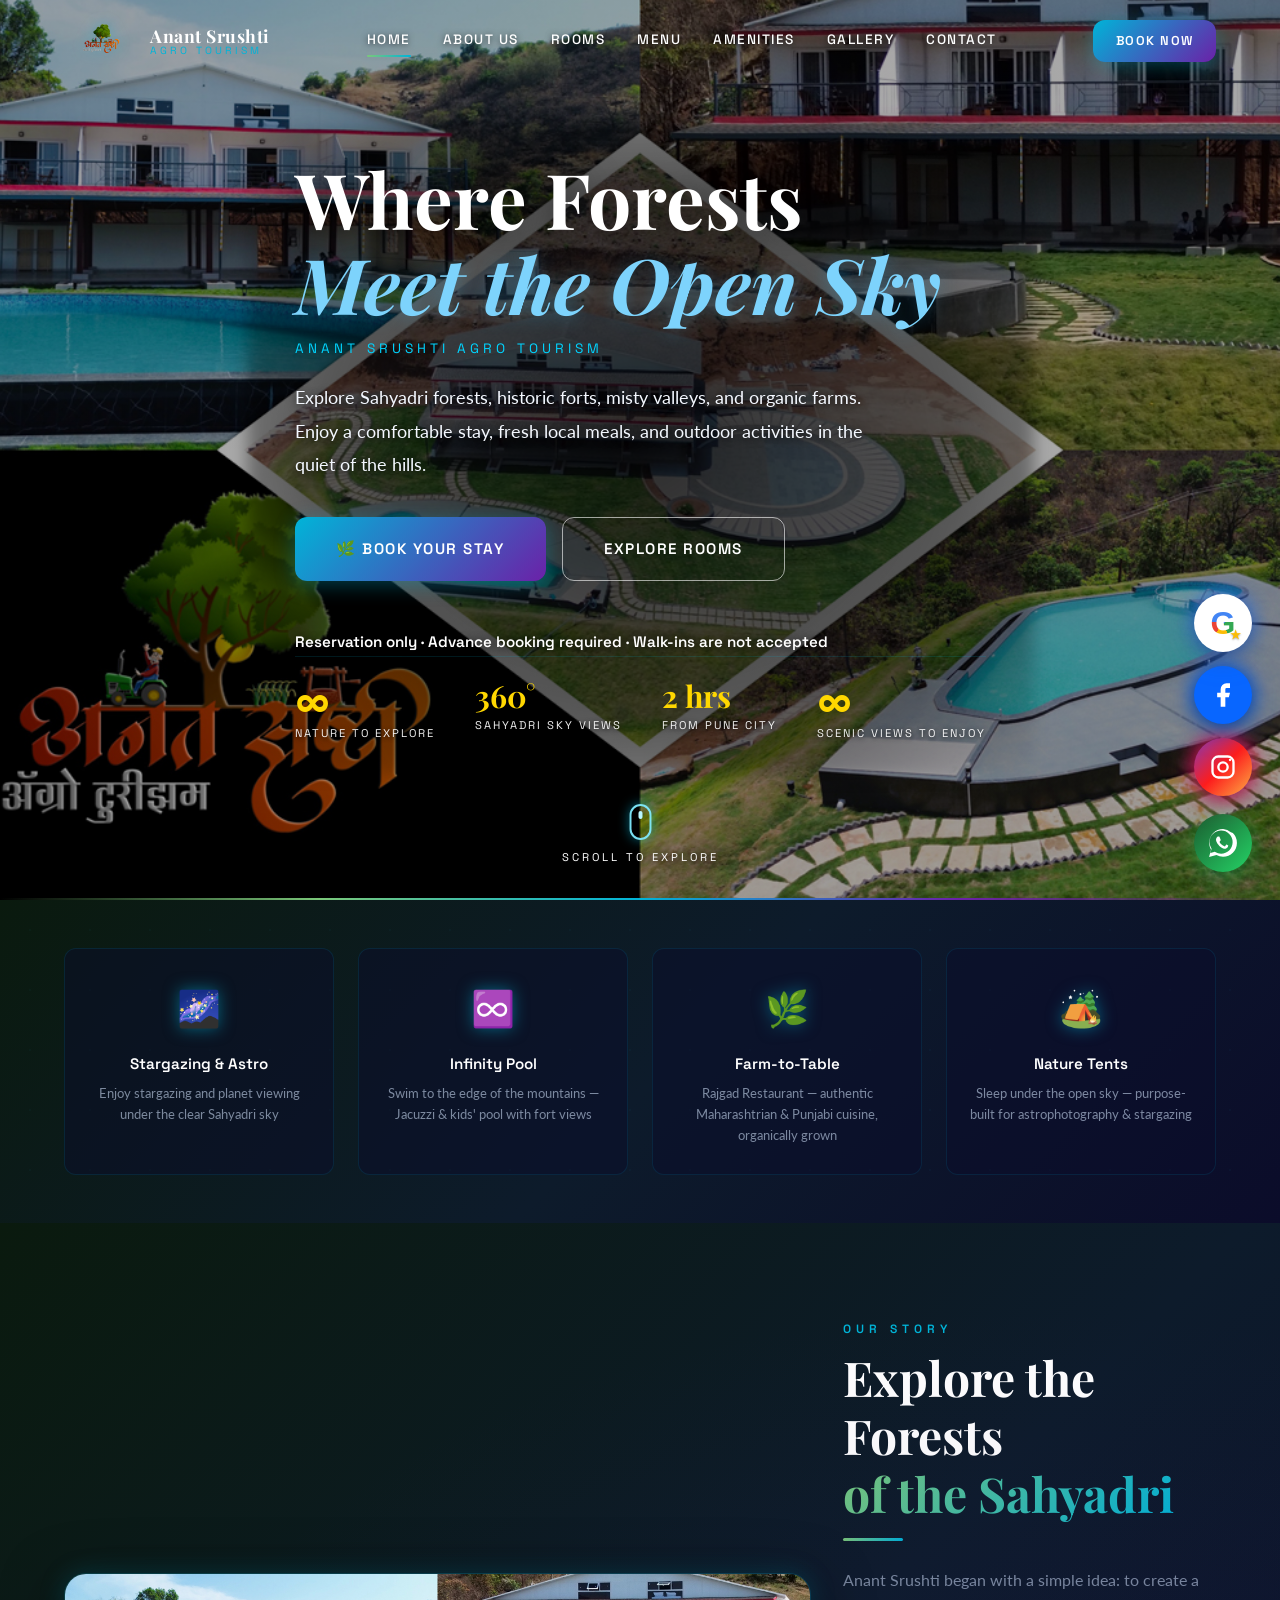
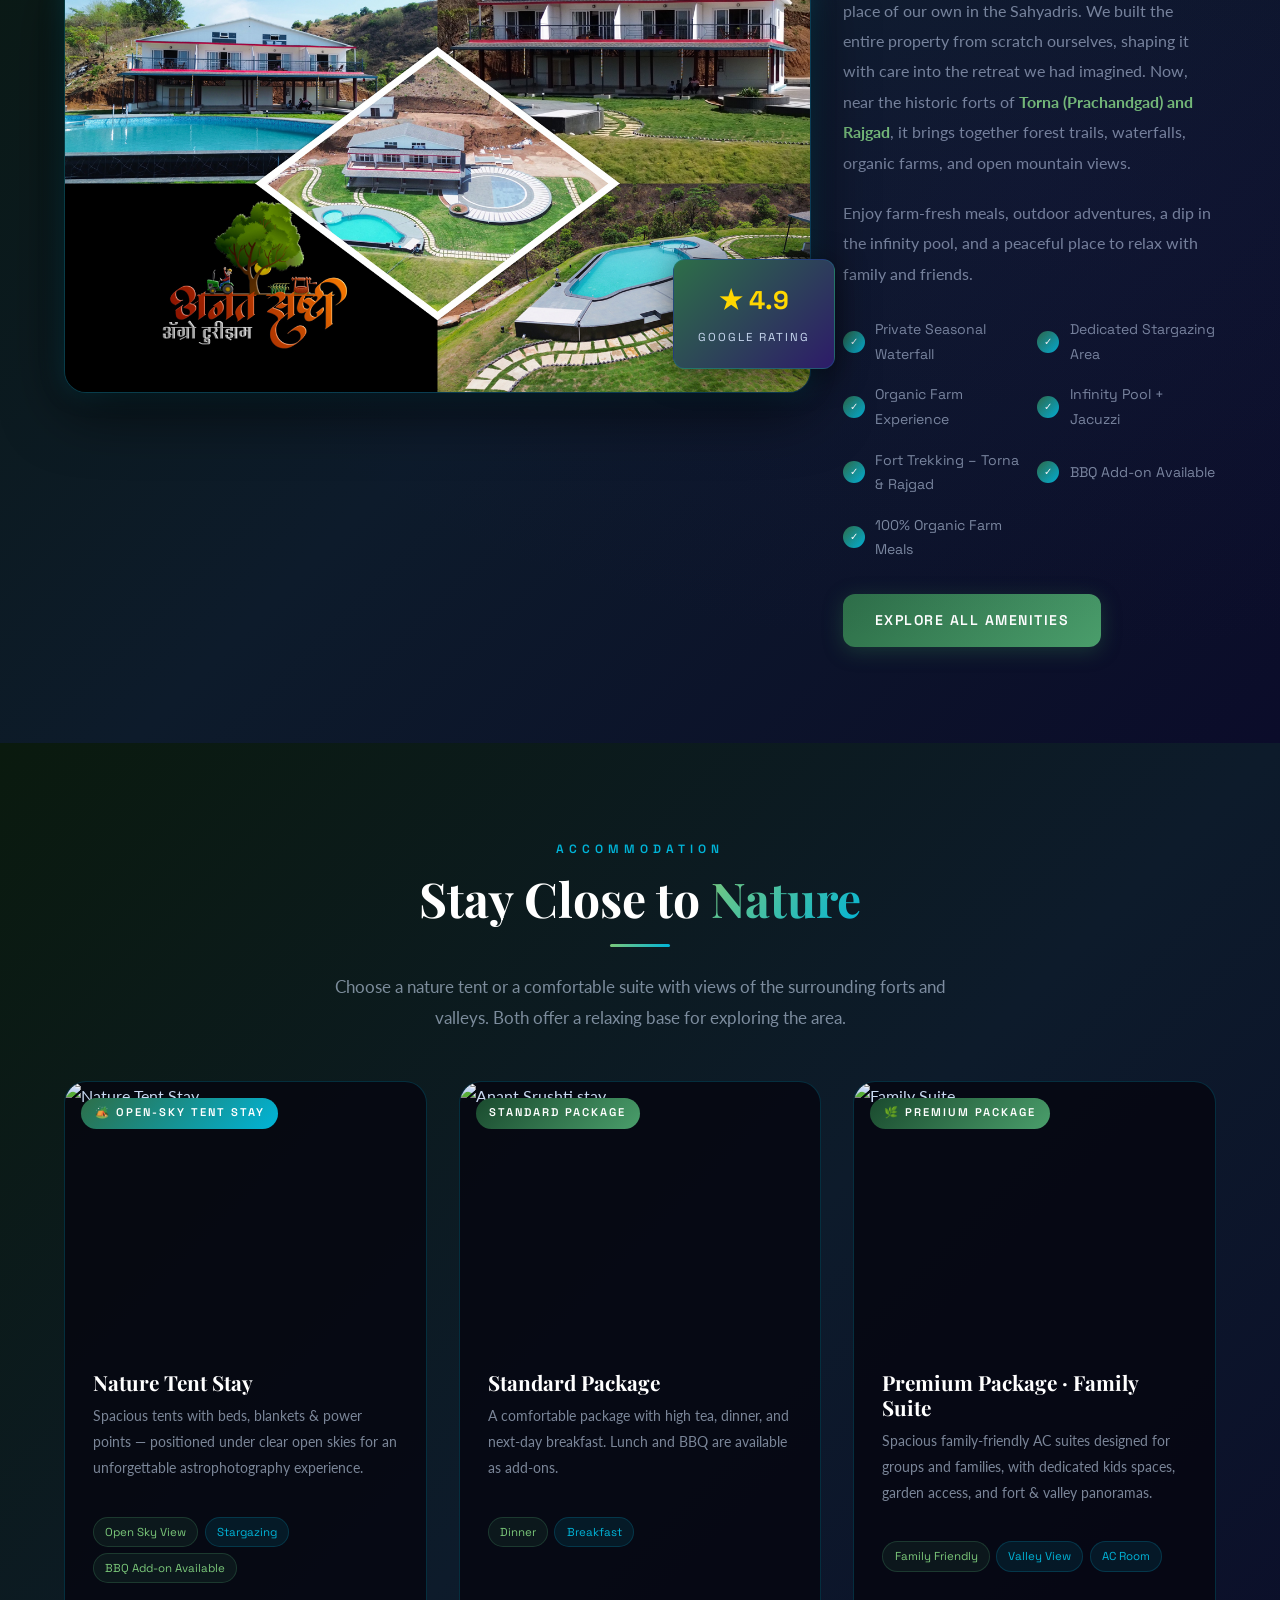
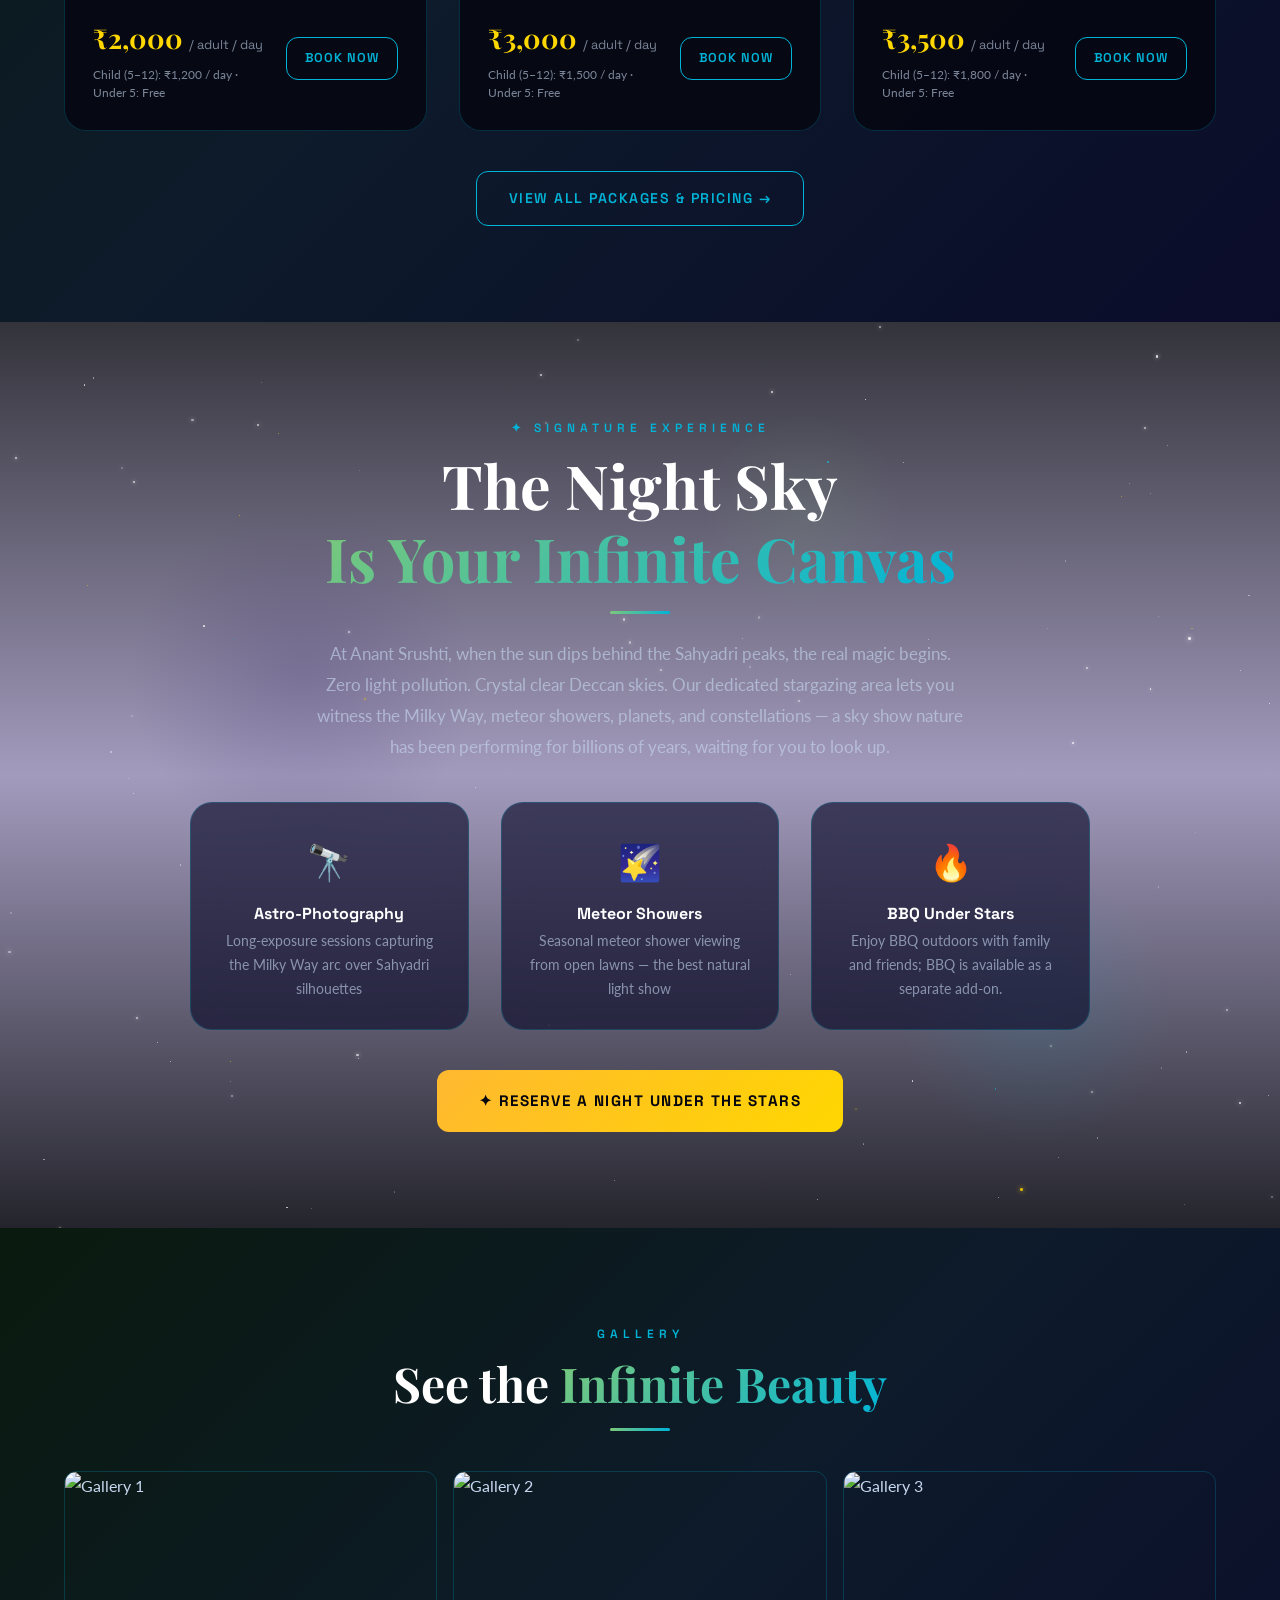
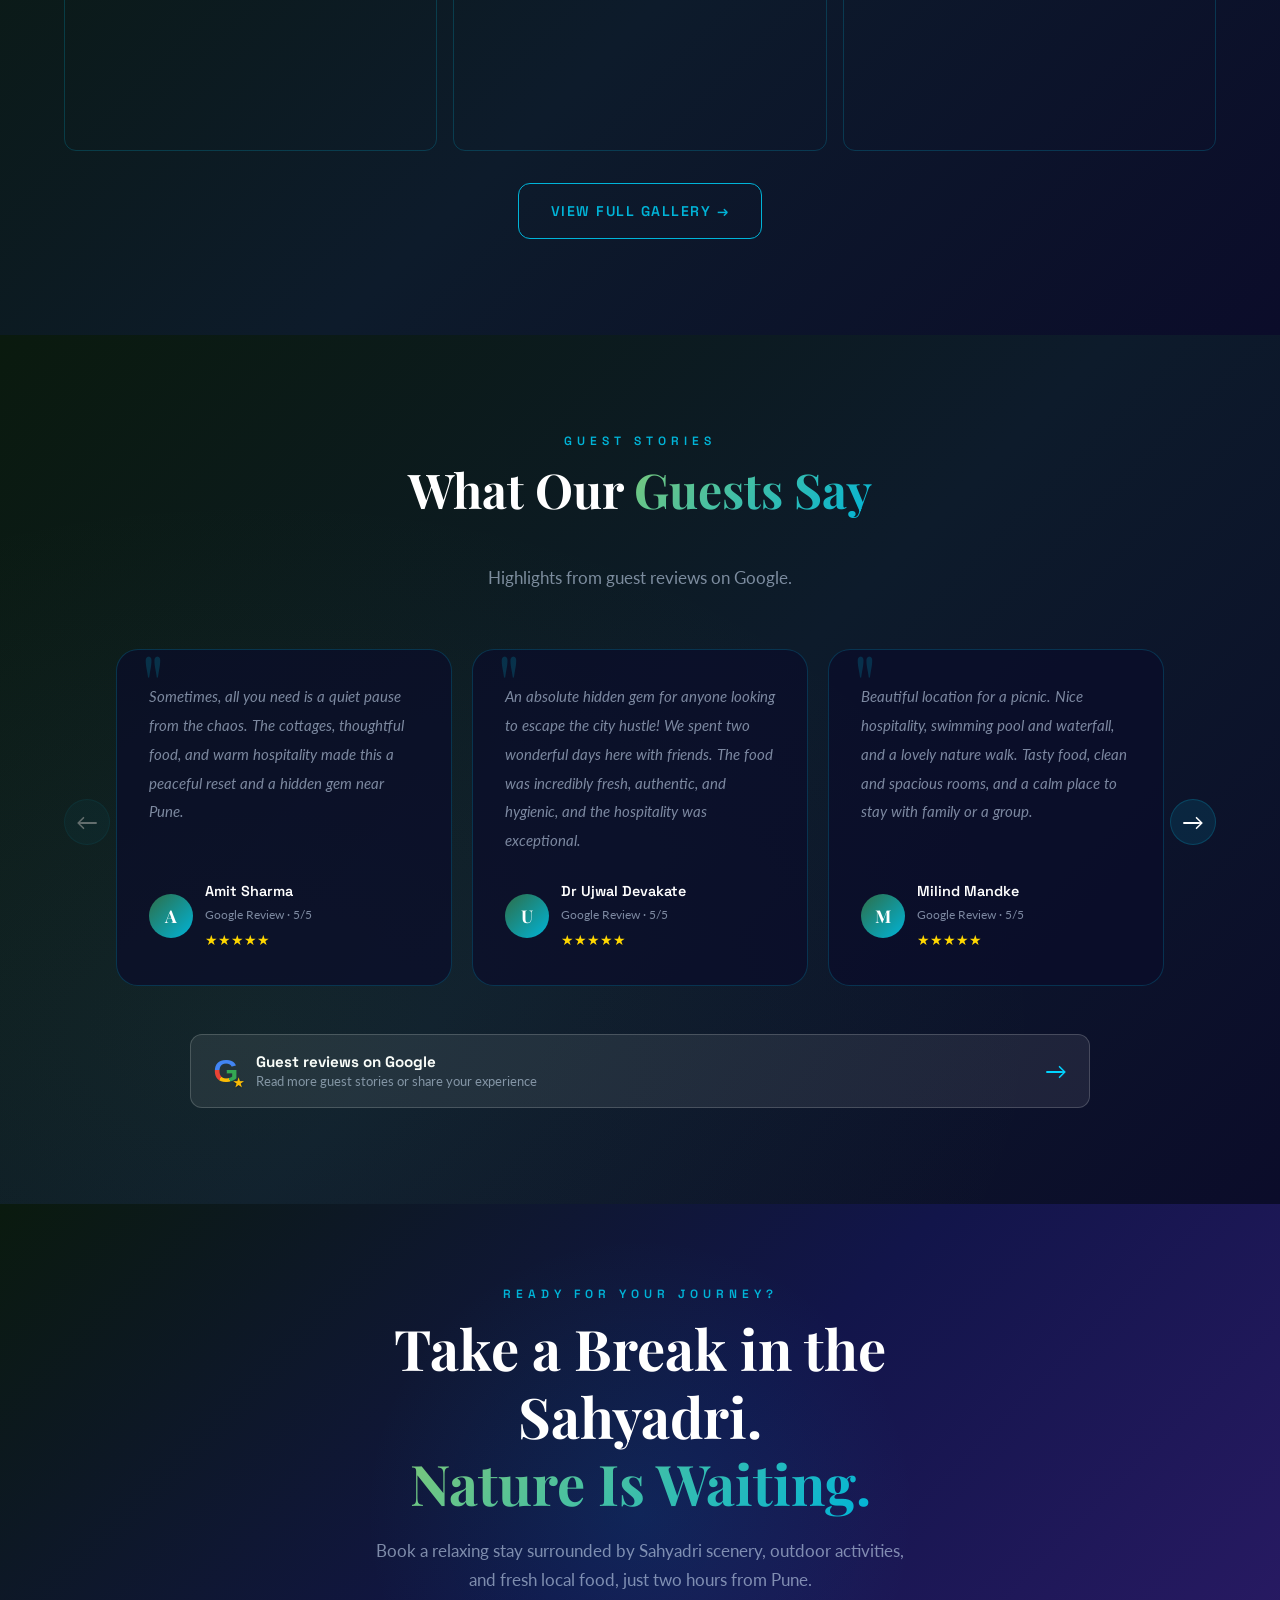
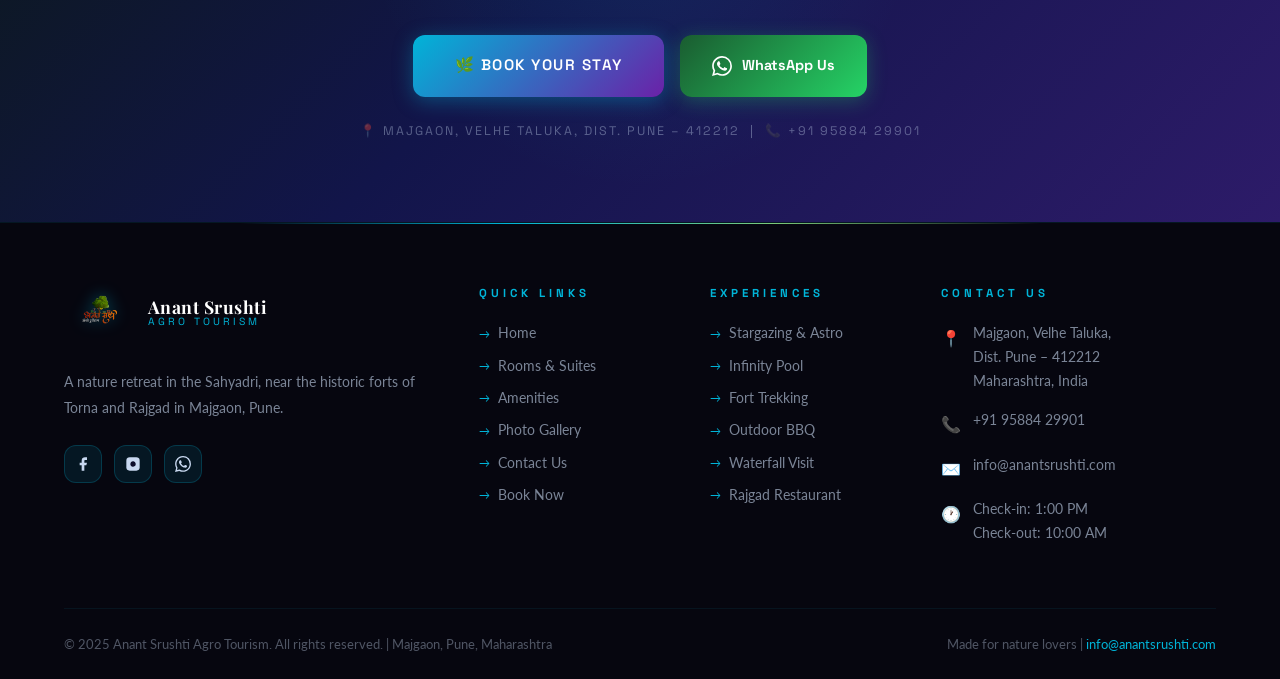
==== commit b5bbe2f9: "Use property pool collage on home page Co-authored-by: Copilot <223556219+Copilot@users.noreply.gith" ====
--- a/index.html
+++ b/index.html
@@ -51,7 +51,7 @@
     <!-- Star canvas -->
 
     <!-- Background: real slider images from the website -->
-    <div class="hero-bg" style="background-image:linear-gradient(rgba(0,0,0,0.34),rgba(0,0,0,0.34)),url('https://www.anantsrushti.com/img/new_slider/1.jpg');"></div>
+    <div class="hero-bg" style="background-image:linear-gradient(rgba(0,0,0,0.34),rgba(0,0,0,0.34)),url('Images/home%20page%204%20way%20with%20center.jpg');"></div>
 
     <div class="container">
       <div class="hero-content">
@@ -132,7 +132,7 @@
       <div class="about-grid">
         <div class="about-img-wrapper" data-animate="left">
           <div class="about-photo-frame">
-            <img src="images/home%20page%204%20way%20with%20center.jpg" alt="Anant Srushti property and swimming pool collage" loading="lazy" />
+            <img src="Images/home%20page%204%20way%20with%20center.jpg" alt="Anant Srushti property and swimming pool collage" loading="lazy" />
           </div>
           <a class="about-badge" id="googleRatingBadge" href="https://maps.app.goo.gl/WhrJieXZivv7FZzG9" target="_blank" rel="noopener noreferrer" aria-label="Google rating 4.9 out of 5; open Google Maps">
             <strong id="googleRatingScore">★ 4.9</strong>
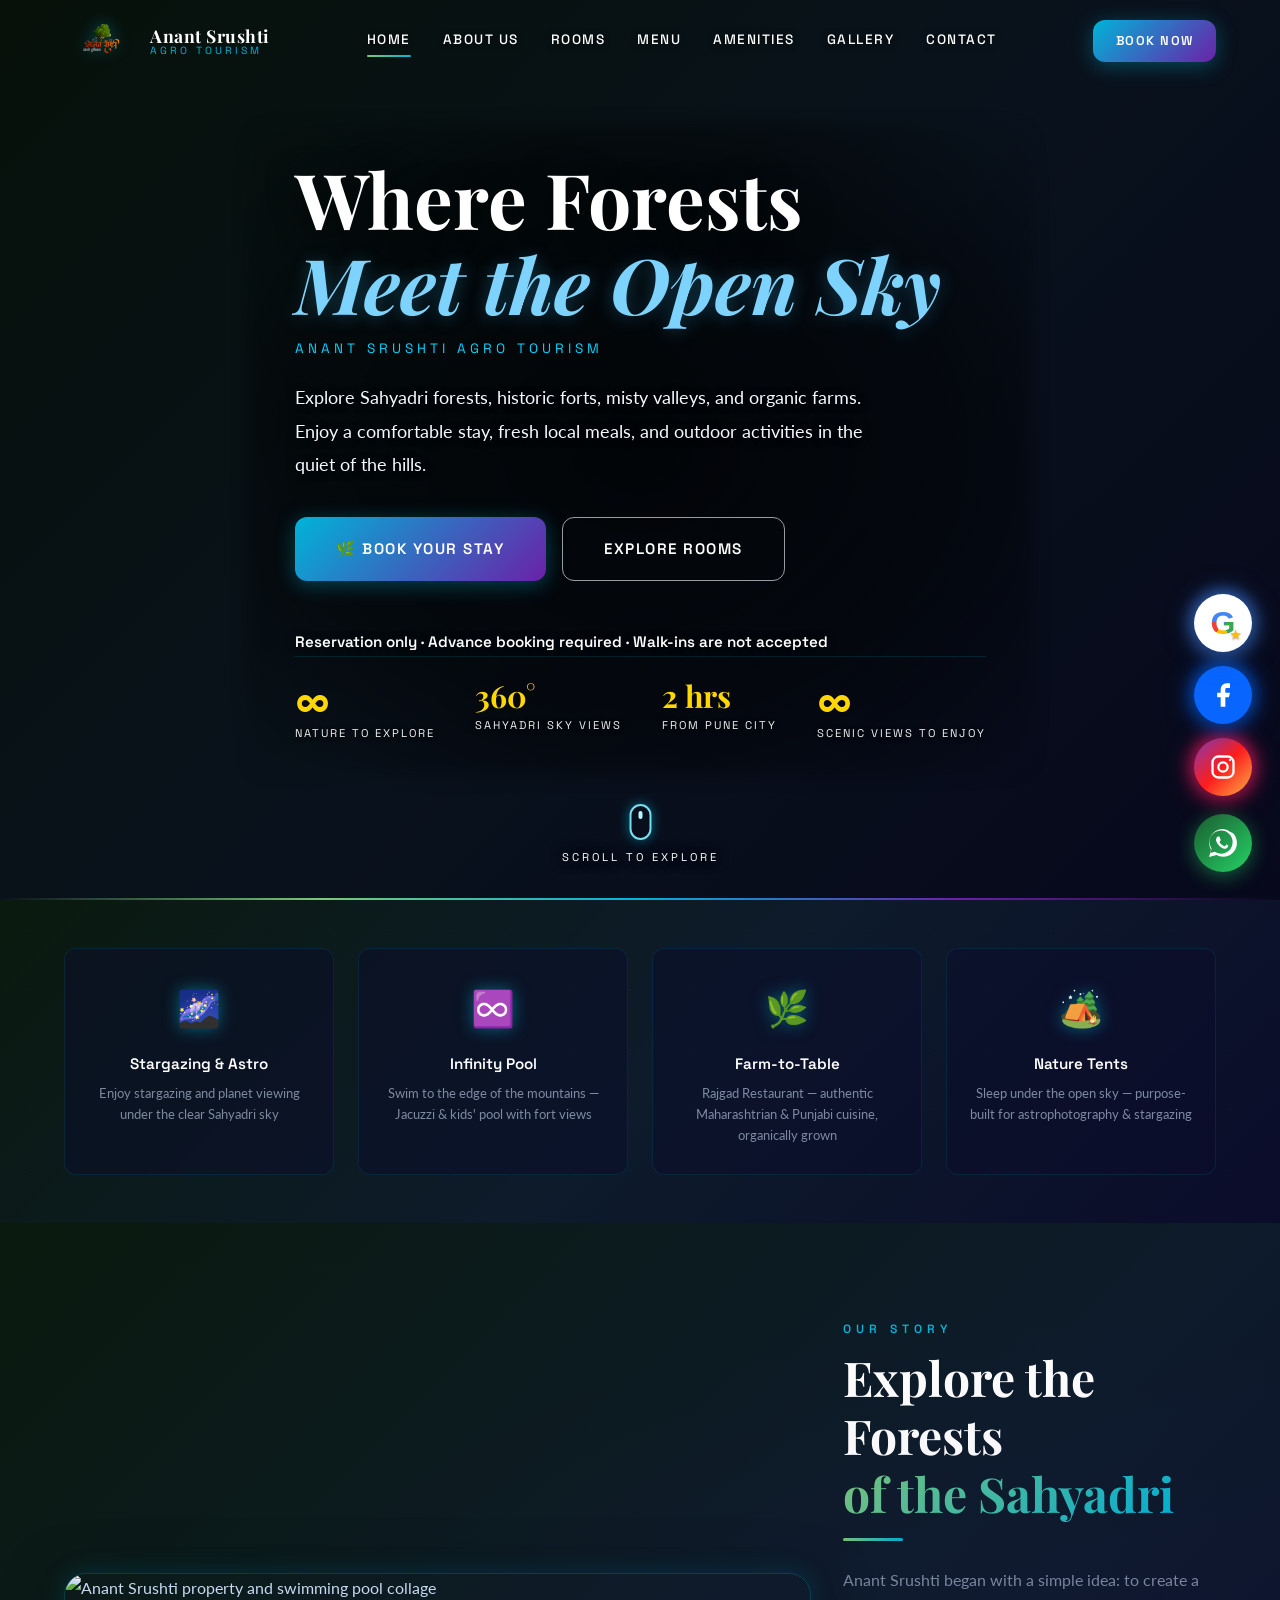
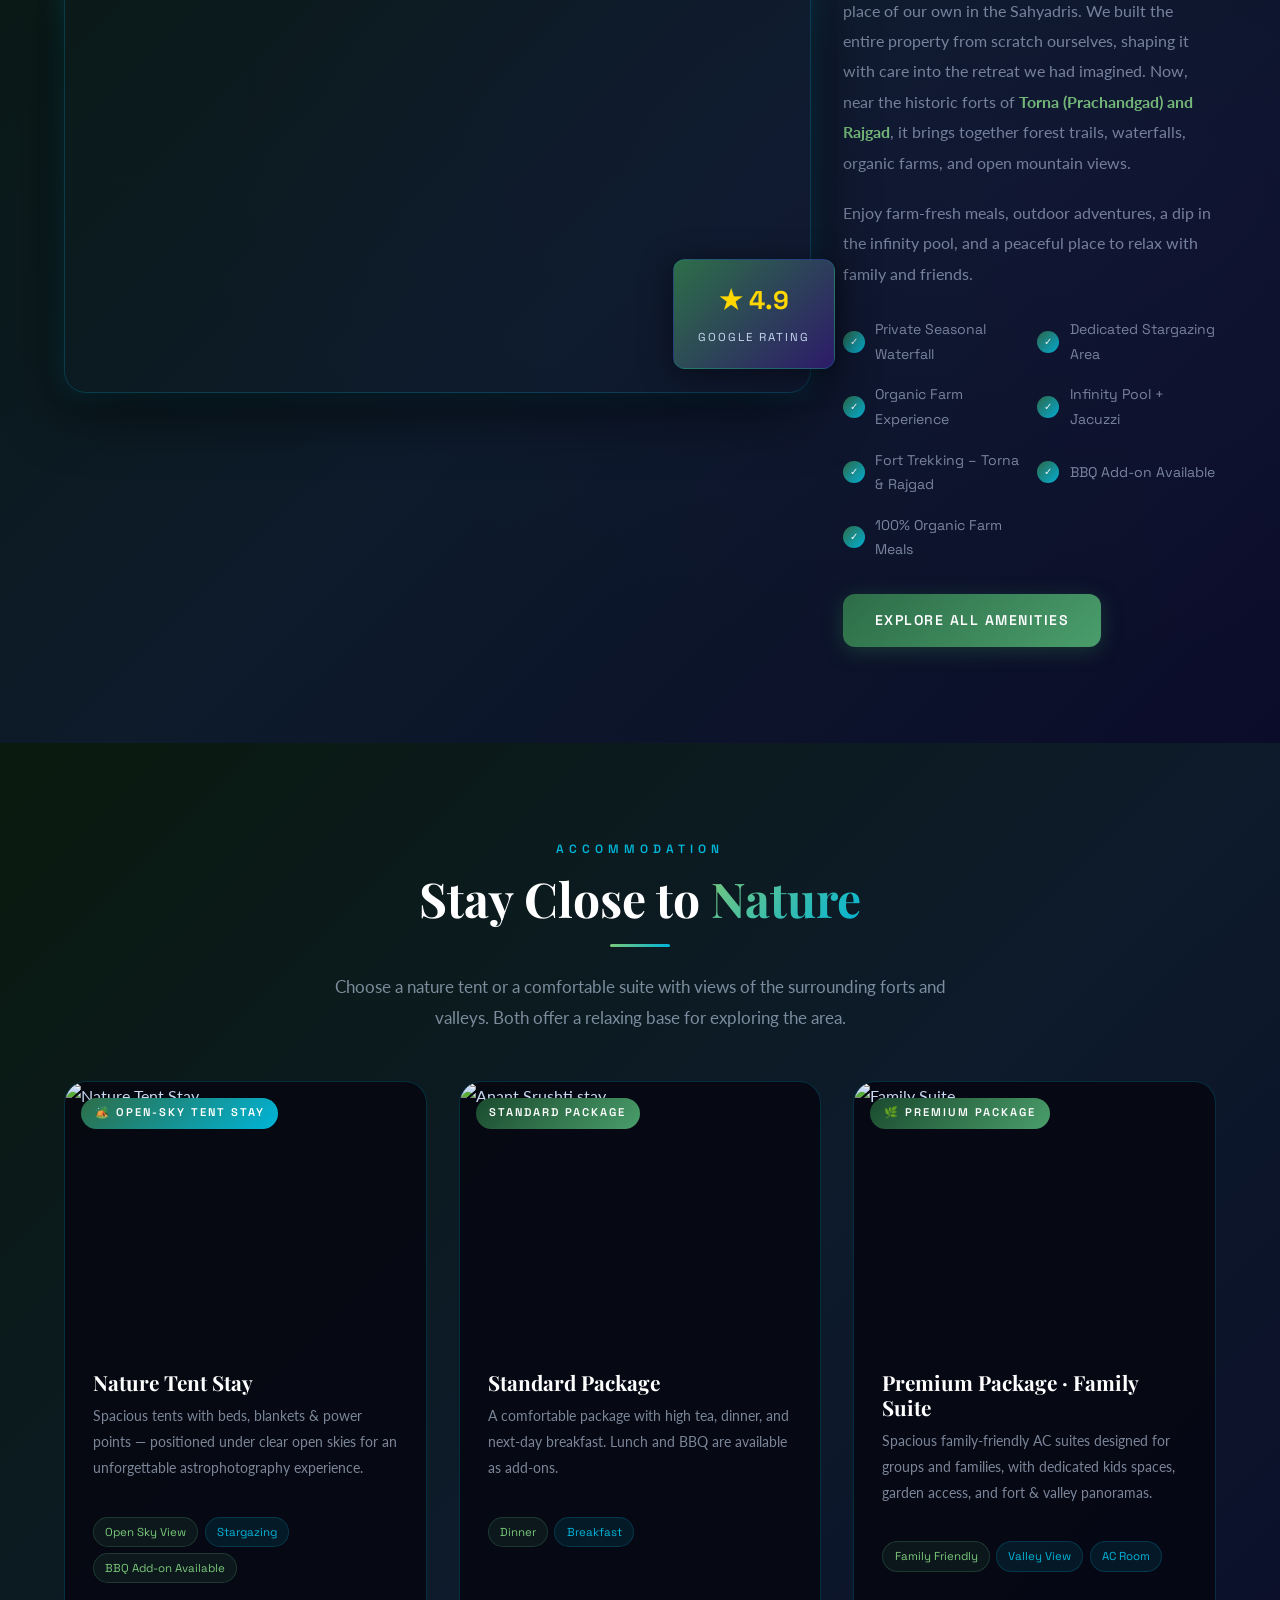
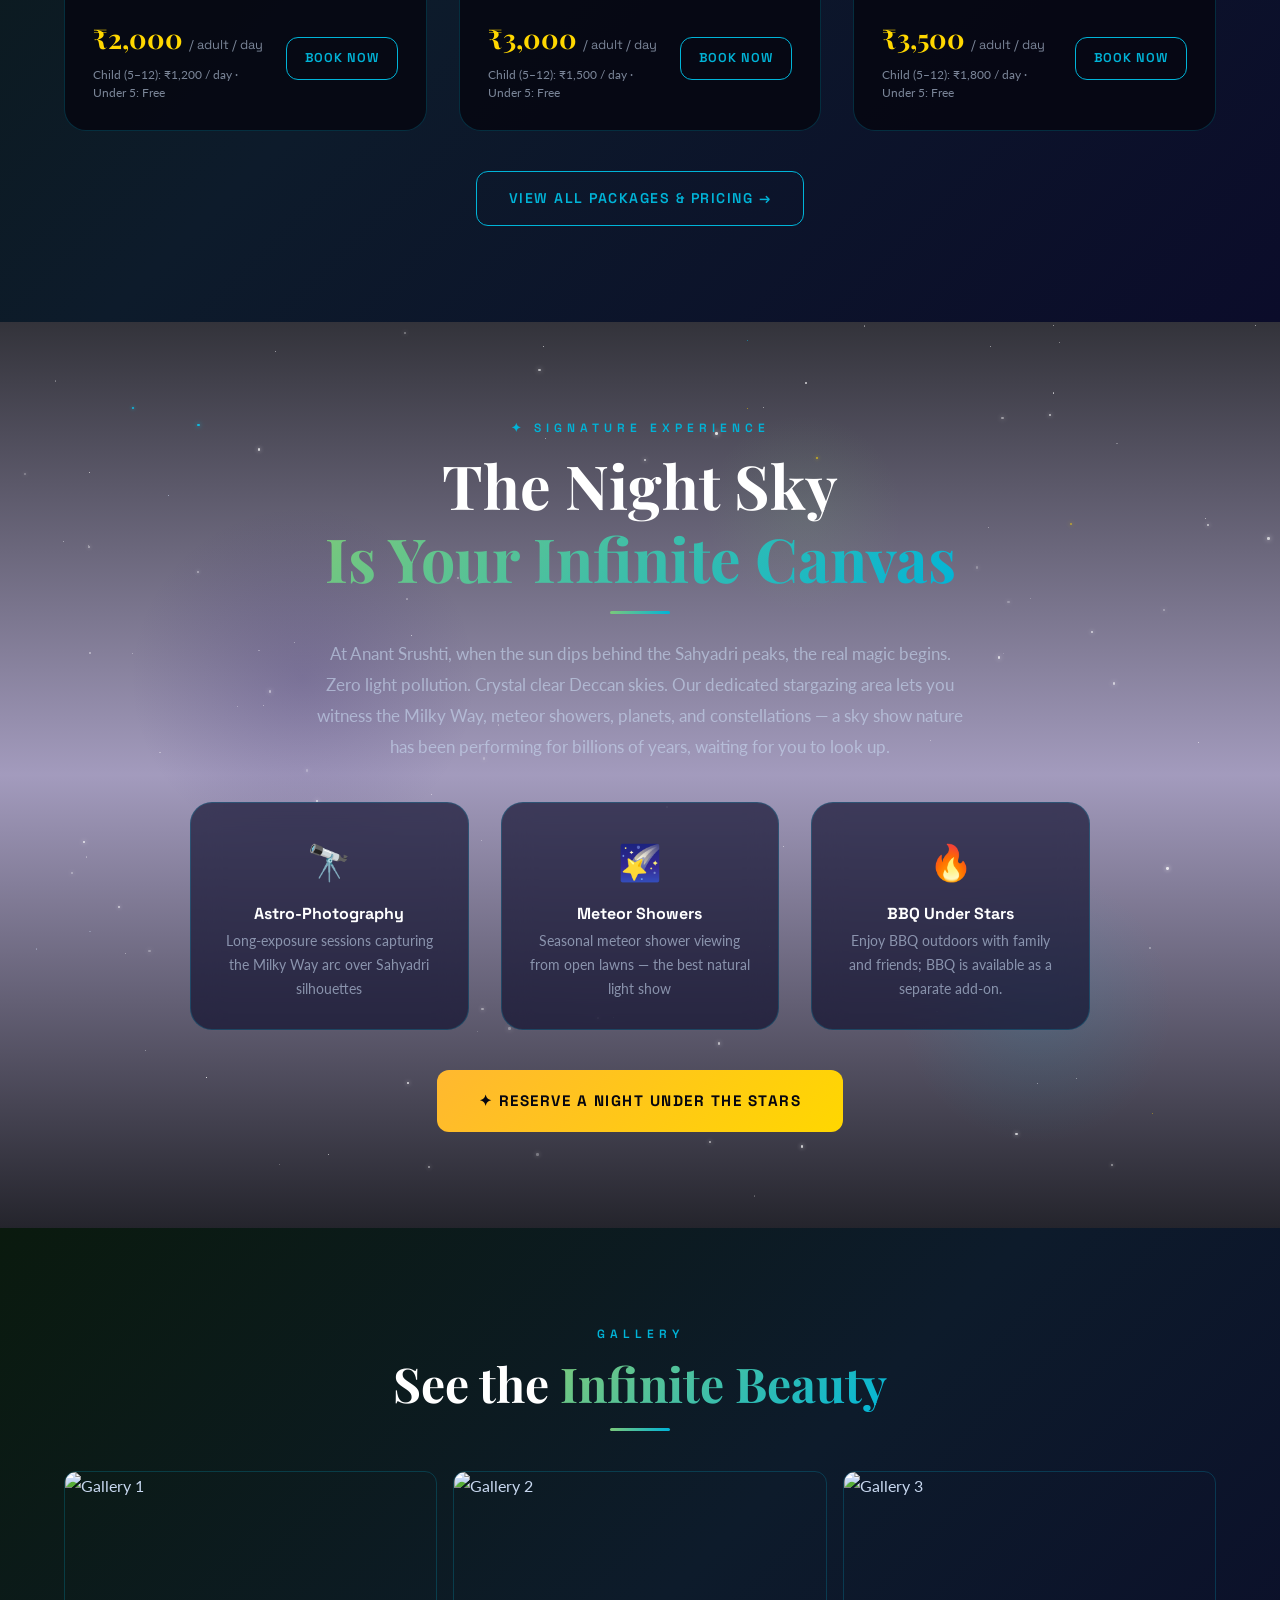
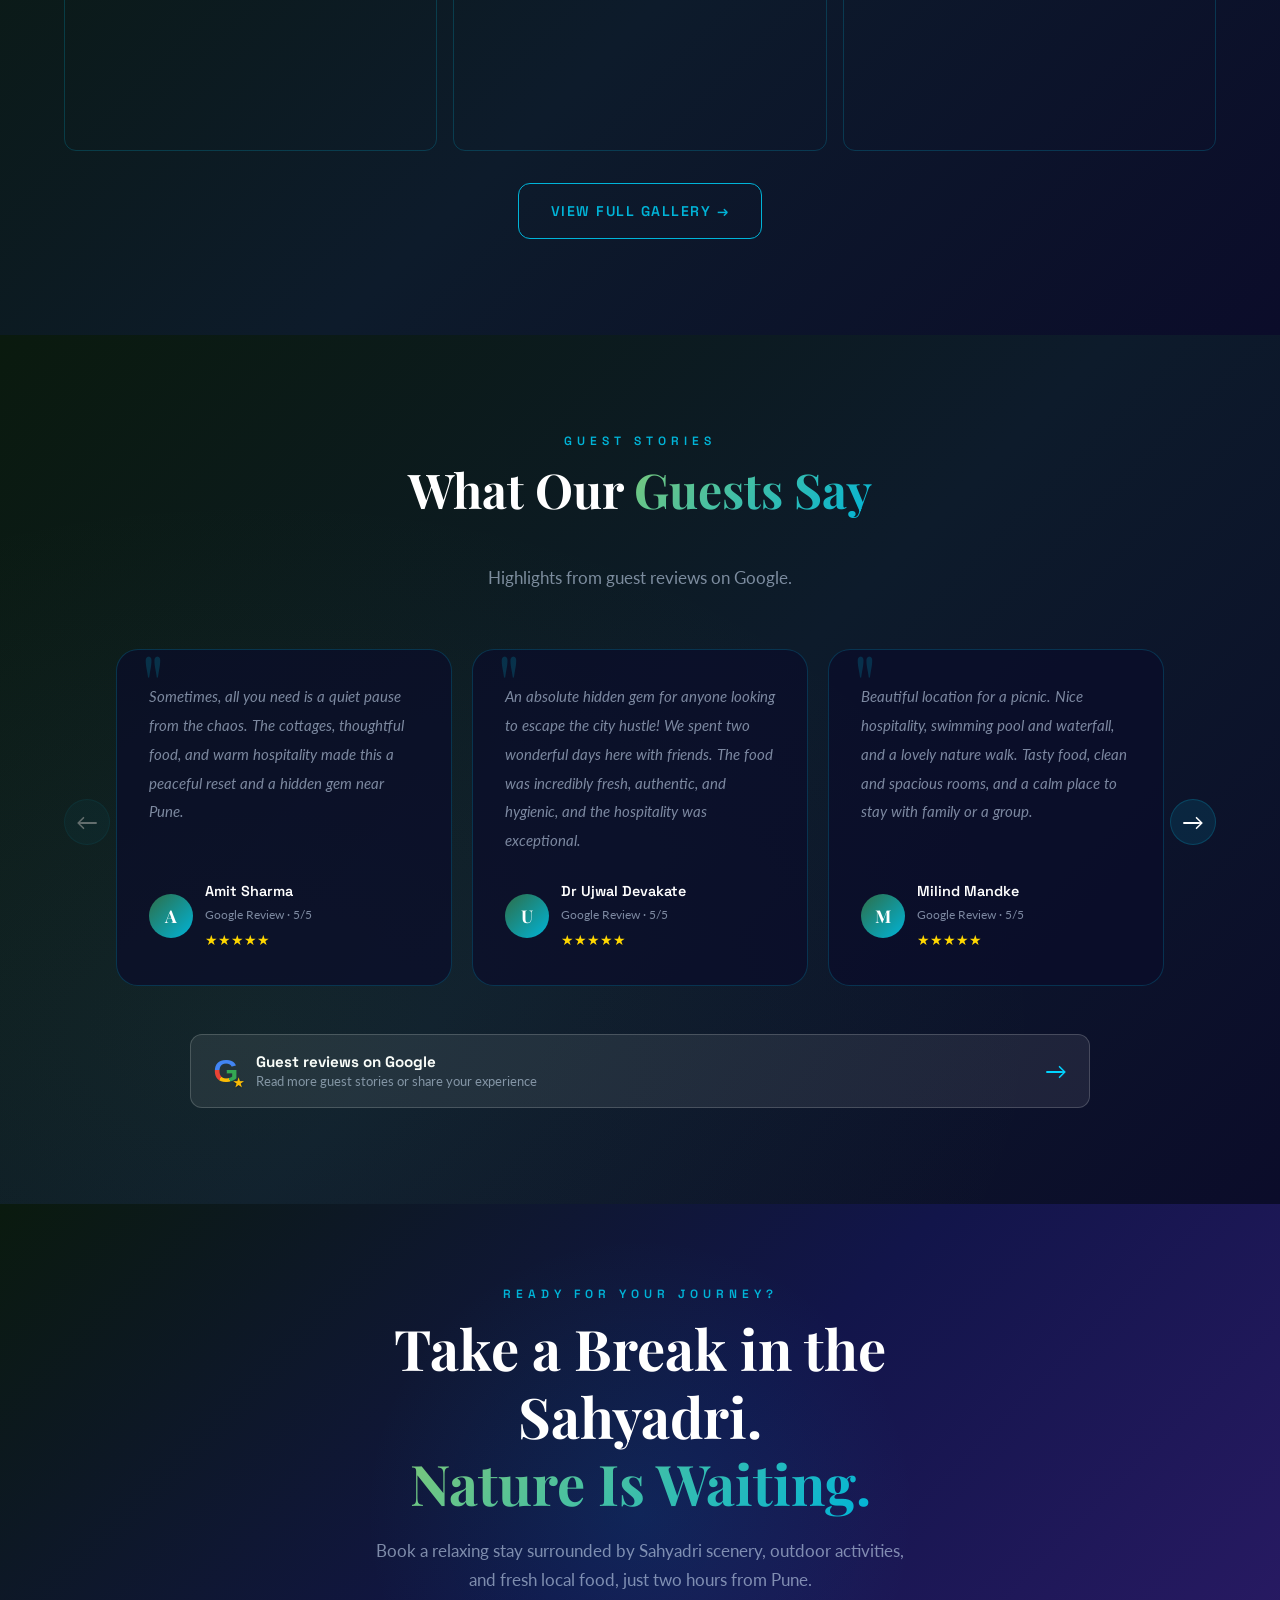
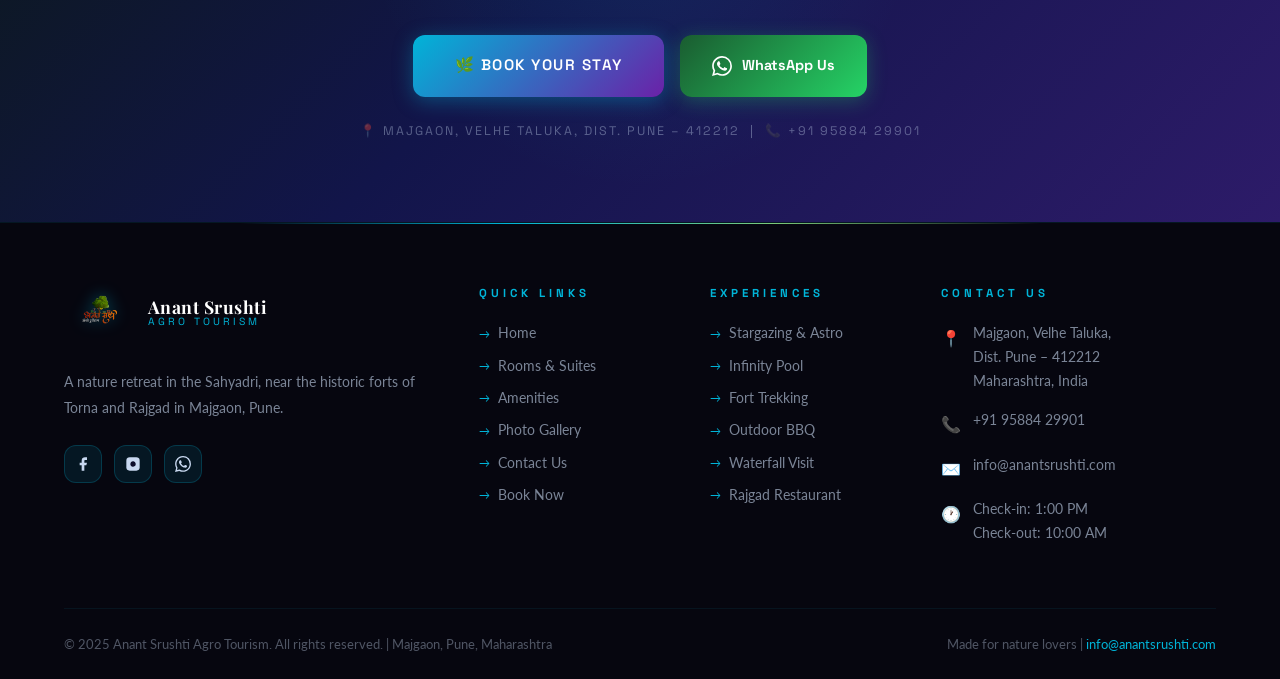
==== commit 2b6aef85: "Revert "Use property pool collage on home page" This reverts commit b5bbe2f9a3dd7636f4ef2f445a55bf27" ====
--- a/index.html
+++ b/index.html
@@ -51,7 +51,7 @@
     <!-- Star canvas -->
 
     <!-- Background: real slider images from the website -->
-    <div class="hero-bg" style="background-image:linear-gradient(rgba(0,0,0,0.34),rgba(0,0,0,0.34)),url('Images/home%20page%204%20way%20with%20center.jpg');"></div>
+    <div class="hero-bg" style="background-image:linear-gradient(rgba(0,0,0,0.34),rgba(0,0,0,0.34)),url('https://www.anantsrushti.com/img/new_slider/1.jpg');"></div>
 
     <div class="container">
       <div class="hero-content">
@@ -132,7 +132,7 @@
       <div class="about-grid">
         <div class="about-img-wrapper" data-animate="left">
           <div class="about-photo-frame">
-            <img src="Images/home%20page%204%20way%20with%20center.jpg" alt="Anant Srushti property and swimming pool collage" loading="lazy" />
+            <img src="images/home%20page%204%20way%20with%20center.jpg" alt="Anant Srushti property and swimming pool collage" loading="lazy" />
           </div>
           <a class="about-badge" id="googleRatingBadge" href="https://maps.app.goo.gl/WhrJieXZivv7FZzG9" target="_blank" rel="noopener noreferrer" aria-label="Google rating 4.9 out of 5; open Google Maps">
             <strong id="googleRatingScore">★ 4.9</strong>
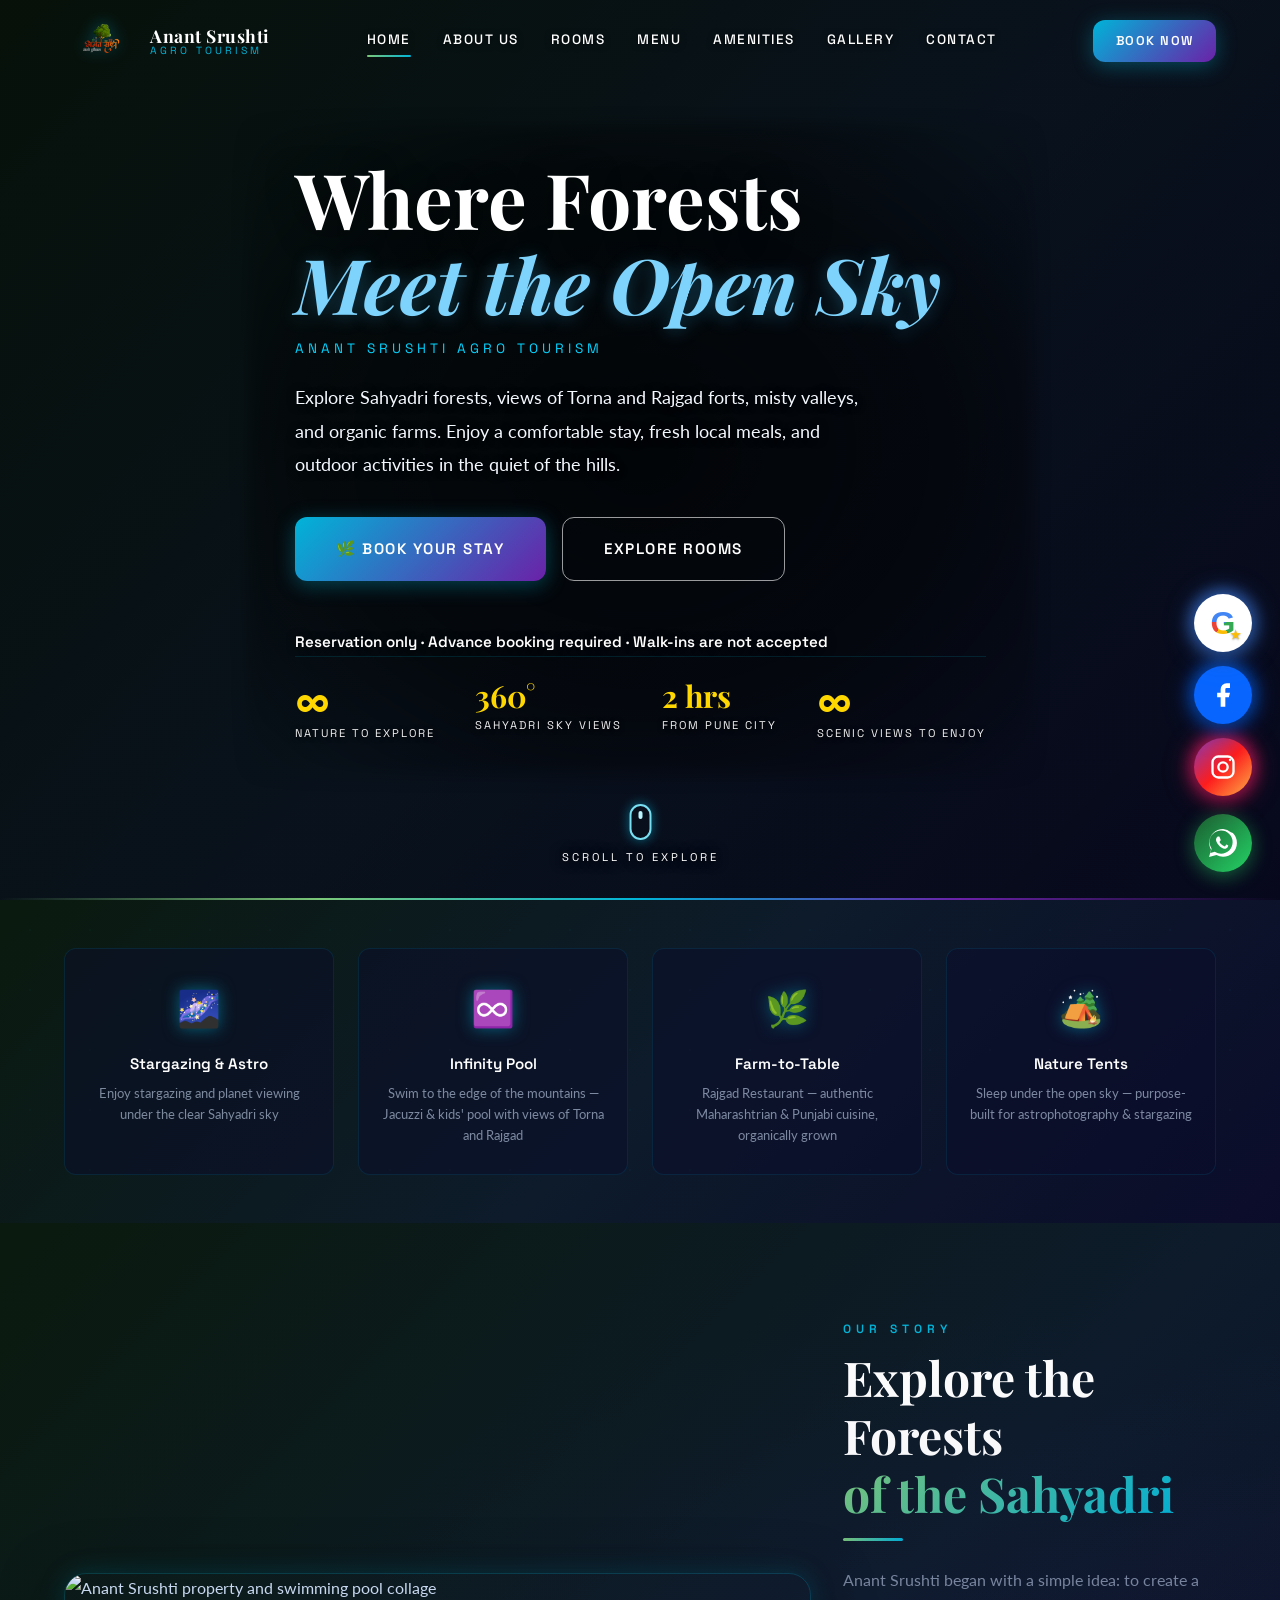
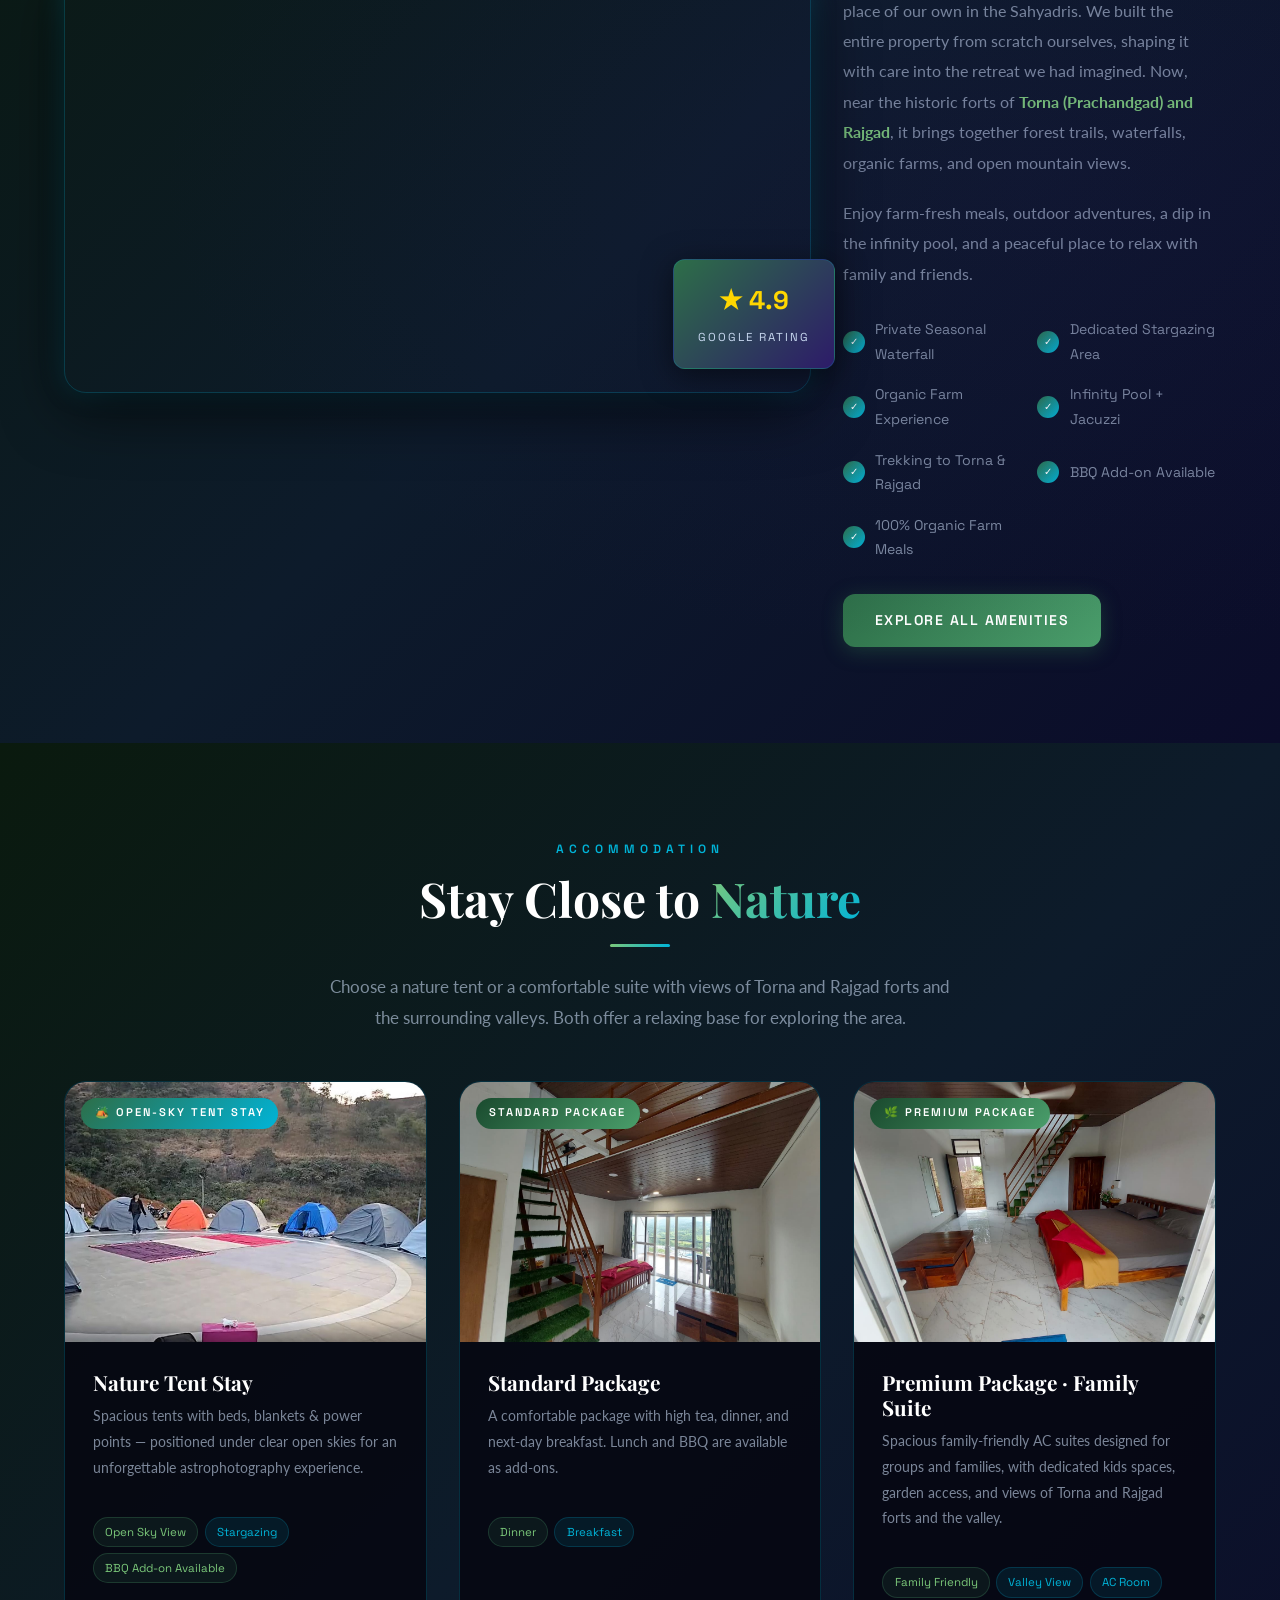
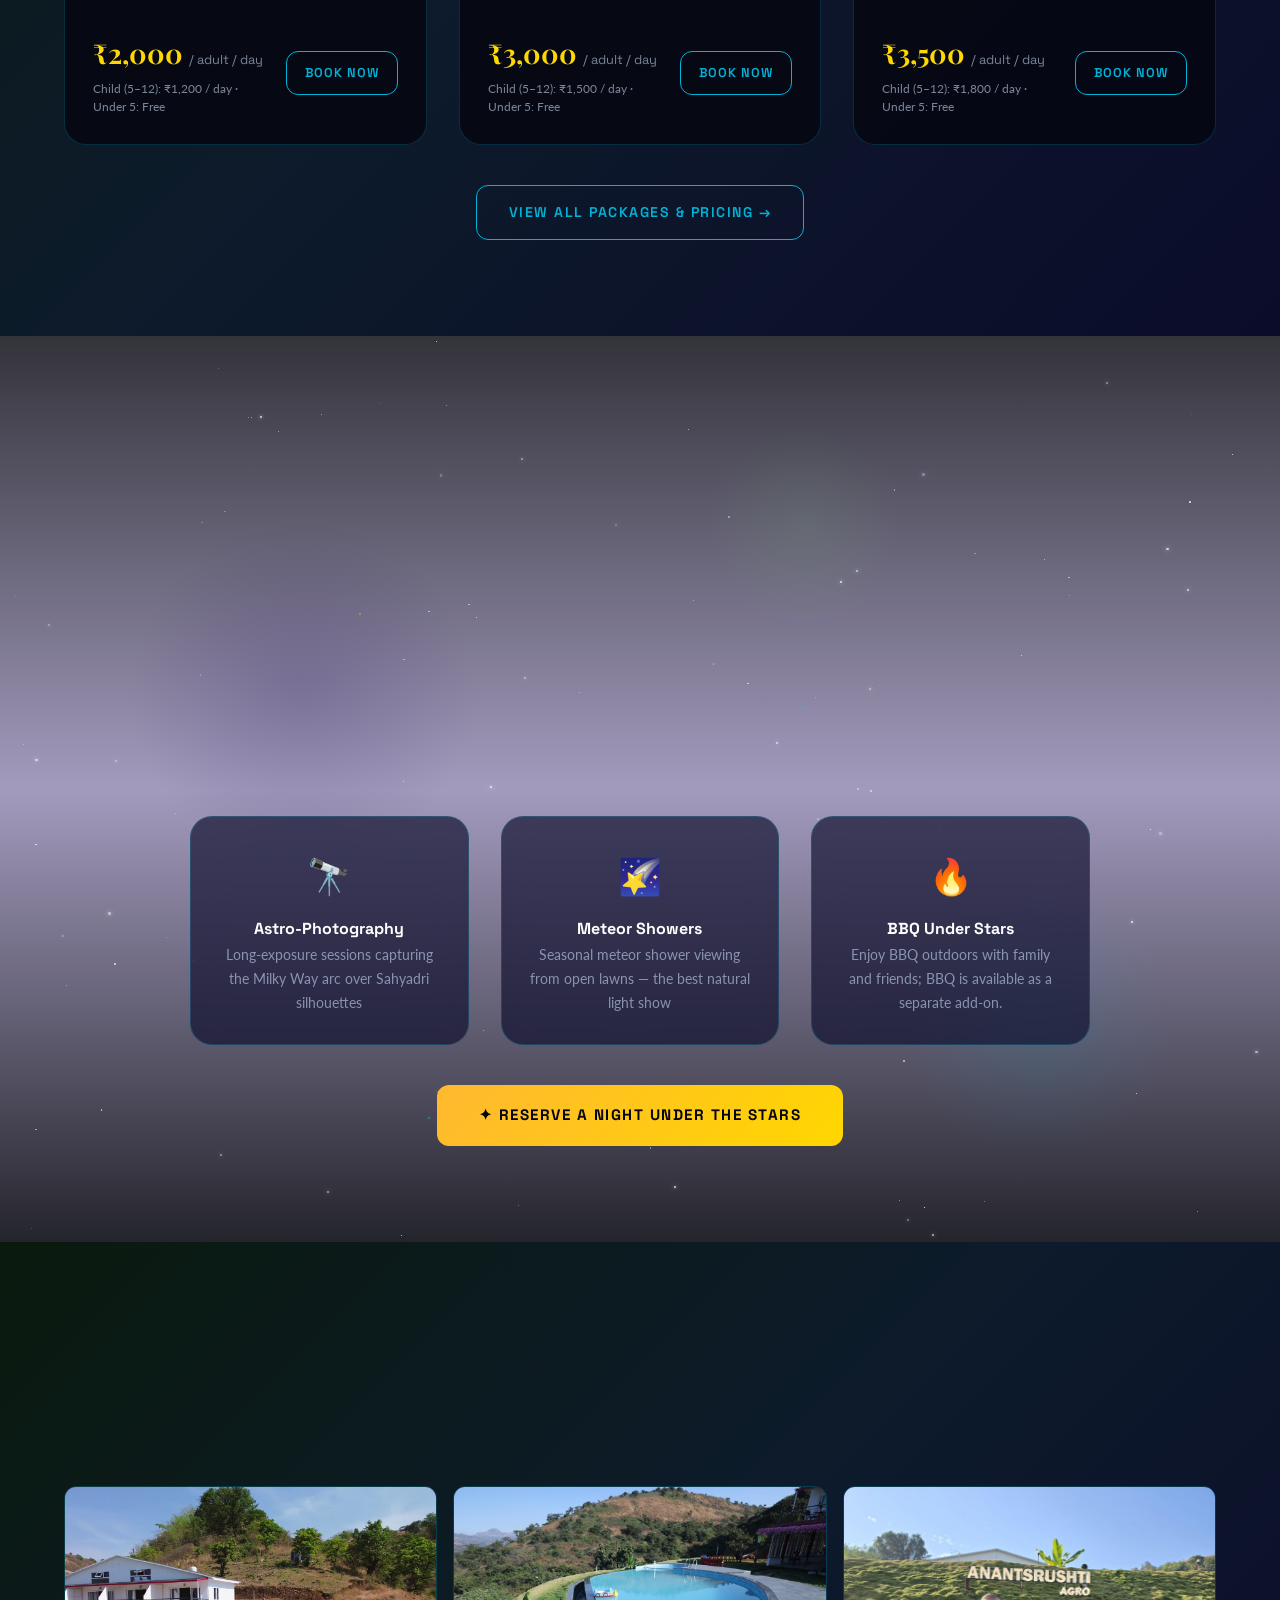
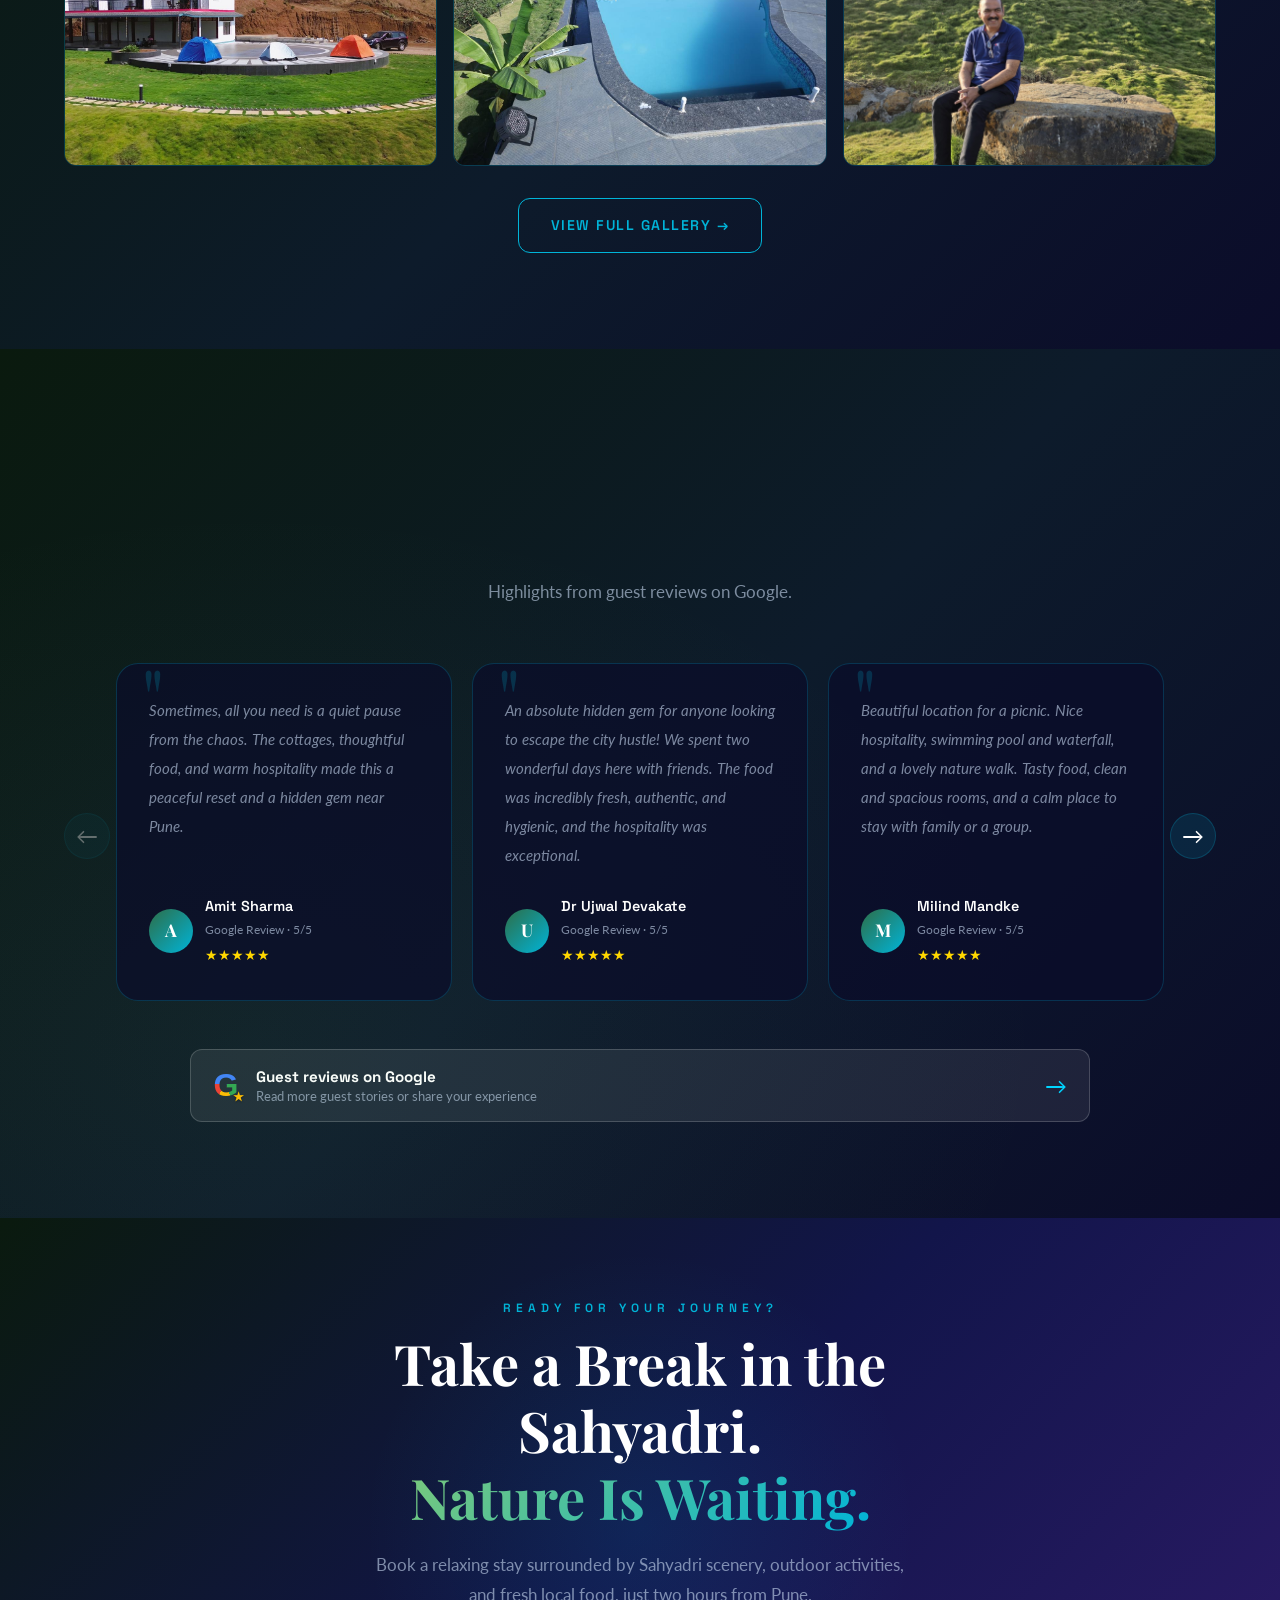
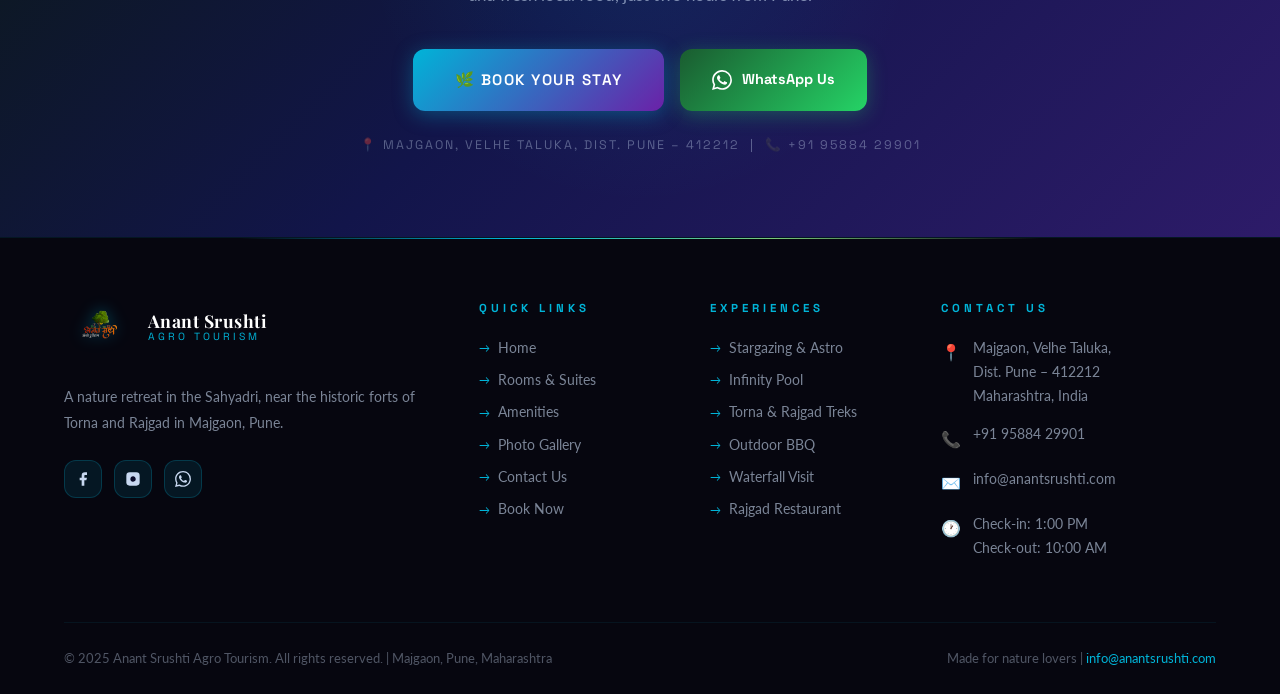
==== commit b0687f74: "Fix about section collage image path Co-authored-by: Copilot <223556219+Copilot@users.noreply.github" ====
--- a/index.html
+++ b/index.html
@@ -51,15 +51,15 @@
     <!-- Star canvas -->
 
     <!-- Background: real slider images from the website -->
-    <div class="hero-bg" style="background-image:linear-gradient(rgba(0,0,0,0.34),rgba(0,0,0,0.34)),url('https://www.anantsrushti.com/img/new_slider/1.jpg');"></div>
-
-    <div class="container">
-      <div class="hero-content">
+    <div class="hero-bg" style="background-image:linear-gradient(rgba(0,0,0,0.34),rgba(0,0,0,0.34)),url('Images/Hero Image.jpg');"></div>
+
+    <div class="container">
+      <div class="hero-content">
 <h1>Where Forests<br /><em>Meet the Open Sky</em></h1>
         <p class="hero-tagline">Anant Srushti Agro Tourism</p>
 
         <p class="hero-desc">
-          Explore Sahyadri forests, historic forts, misty valleys, and organic farms.
+          Explore Sahyadri forests, views of Torna and Rajgad forts, misty valleys, and organic farms.
           Enjoy a comfortable stay, fresh local meals, and outdoor activities in the quiet of the hills.
         </p>
 
@@ -108,7 +108,7 @@
         <div class="highlight-card" data-animate>
           <span class="highlight-icon">♾️</span>
           <div class="highlight-title">Infinity Pool</div>
-          <div class="highlight-text">Swim to the edge of the mountains — Jacuzzi &amp; kids' pool with fort views</div>
+          <div class="highlight-text">Swim to the edge of the mountains — Jacuzzi &amp; kids' pool with views of Torna and Rajgad</div>
         </div>
         <div class="highlight-card" data-animate>
           <span class="highlight-icon">🌿</span>
@@ -155,7 +155,7 @@
             <div class="about-feature"><span class="check">✓</span> Dedicated Stargazing Area</div>
             <div class="about-feature"><span class="check">✓</span> Organic Farm Experience</div>
             <div class="about-feature"><span class="check">✓</span> Infinity Pool + Jacuzzi</div>
-            <div class="about-feature"><span class="check">✓</span> Fort Trekking – Torna &amp; Rajgad</div>
+            <div class="about-feature"><span class="check">✓</span> Trekking to Torna &amp; Rajgad</div>
             <div class="about-feature"><span class="check">✓</span> BBQ Add-on Available</div>
             <div class="about-feature"><span class="check">✓</span> 100% Organic Farm Meals</div>
           </div>
@@ -175,7 +175,7 @@
         <h2 class="section-title" data-animate>Stay Close to <span class="grad-text">Nature</span></h2>
         <div class="divider center" data-animate></div>
         <p class="section-subtitle" style="margin:0 auto;" data-animate>
-          Choose a nature tent or a comfortable suite with views of the surrounding forts and valleys.
+          Choose a nature tent or a comfortable suite with views of Torna and Rajgad forts and the surrounding valleys.
           Both offer a relaxing base for exploring the area.
         </p>
       </div>
@@ -183,7 +183,7 @@
         <!-- Tent -->
         <div class="room-card" data-animate>
           <div class="room-img-wrap">
-            <img src="https://www.anantsrushti.com/img/new_slider/3.jpg" alt="Nature Tent Stay" loading="lazy" />
+            <img src="Images/Tent/Screenshot%202026-11-04%20101359.jpg" alt="Nature Tent Stay" loading="lazy" />
             <span class="room-badge">🏕️ Open-Sky Tent Stay</span>
           </div>
           <div class="room-body">
@@ -207,7 +207,7 @@
         <!-- Standard Package -->
         <div class="room-card" data-animate>
           <div class="room-img-wrap">
-            <img src="https://www.anantsrushti.com/img/new_slider/2.jpg" alt="Anant Srushti stay" loading="lazy" />
+            <img src="Images/Room/Mezza1.jpg" alt="Standard Room Package" loading="lazy" />
             <span class="room-badge" style="background:linear-gradient(135deg,#1a4a2e,#4a9e6b);">Standard Package</span>
           </div>
           <div class="room-body">
@@ -230,12 +230,12 @@
         <!-- Premium Package -->
         <div class="room-card" data-animate>
           <div class="room-img-wrap">
-            <img src="https://www.anantsrushti.com/img/new_slider/4.jpg" alt="Family Suite" loading="lazy" />
+            <img src="Images/Room/Mezza2.jpg" alt="Premium Room Package" loading="lazy" />
             <span class="room-badge" style="background:linear-gradient(135deg,#1a4a2e,#4a9e6b);">🌿 Premium Package</span>
           </div>
           <div class="room-body">
             <h3>Premium Package · Family Suite</h3>
-            <p>Spacious family-friendly AC suites designed for groups and families, with dedicated kids spaces, garden access, and fort &amp; valley panoramas.</p>
+            <p>Spacious family-friendly AC suites designed for groups and families, with dedicated kids spaces, garden access, and views of Torna and Rajgad forts and the valley.</p>
             <div class="room-tags">
               <span class="room-tag green">Family Friendly</span>
               <span class="room-tag">Valley View</span>
@@ -303,13 +303,13 @@
       </div>
       <div style="display:grid; grid-template-columns: repeat(3, 1fr); gap:1rem; margin-bottom:2rem;">
         <div style="border-radius:var(--radius); overflow:hidden; border:1px solid var(--border-glow); aspect-ratio:4/3;">
-          <img src="https://www.anantsrushti.com/img/gallery/1t.jpg"  alt="Gallery 1" style="width:100%;height:100%;object-fit:cover;" loading="lazy" />
+          <img src="Images/Drone%20pic%201.jpg" alt="Aerial view of Anant Srushti" style="width:100%;height:100%;object-fit:cover;" loading="lazy" />
         </div>
         <div style="border-radius:var(--radius); overflow:hidden; border:1px solid var(--border-glow); aspect-ratio:4/3;">
-          <img src="https://www.anantsrushti.com/img/gallery/5t.jpg"  alt="Gallery 2" style="width:100%;height:100%;object-fit:cover;" loading="lazy" />
+          <img src="Images/IMG-20261104-WA0019.jpg" alt="Infinity pool at Anant Srushti" style="width:100%;height:100%;object-fit:cover;" loading="lazy" />
         </div>
         <div style="border-radius:var(--radius); overflow:hidden; border:1px solid var(--border-glow); aspect-ratio:4/3;">
-          <img src="https://www.anantsrushti.com/img/gallery/10t.jpg" alt="Gallery 3" style="width:100%;height:100%;object-fit:cover;" loading="lazy" />
+          <img src="Images/IMG-20261104-WA0045.jpg" alt="Seasonal waterfall at Anant Srushti" style="width:100%;height:100%;object-fit:cover;" loading="lazy" />
         </div>
       </div>
       <div class="text-center">
@@ -492,7 +492,7 @@
           <ul class="footer-links">
             <li><a href="amenities.html">Stargazing &amp; Astro</a></li>
             <li><a href="amenities.html">Infinity Pool</a></li>
-            <li><a href="amenities.html">Fort Trekking</a></li>
+            <li><a href="amenities.html">Torna &amp; Rajgad Treks</a></li>
             <li><a href="amenities.html">Outdoor BBQ</a></li>
             <li><a href="amenities.html">Waterfall Visit</a></li>
             <li><a href="amenities.html">Rajgad Restaurant</a></li>
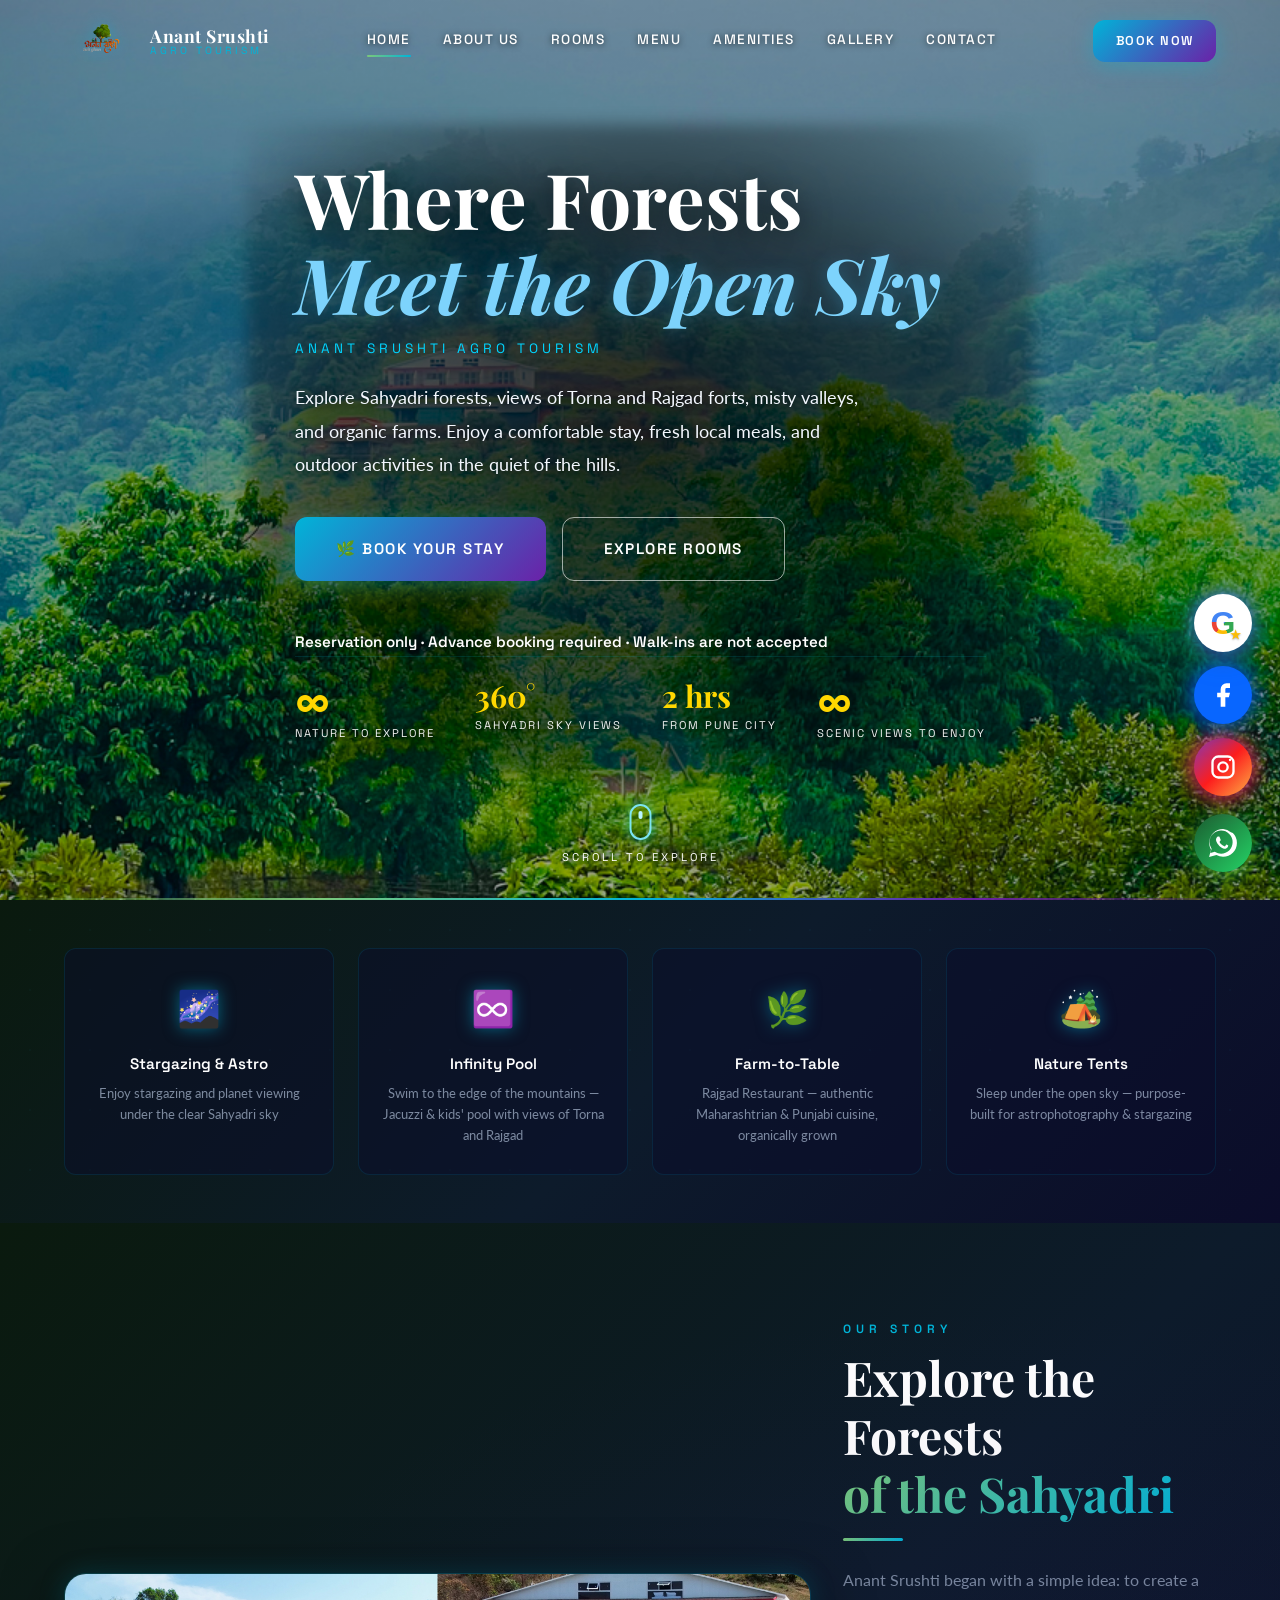
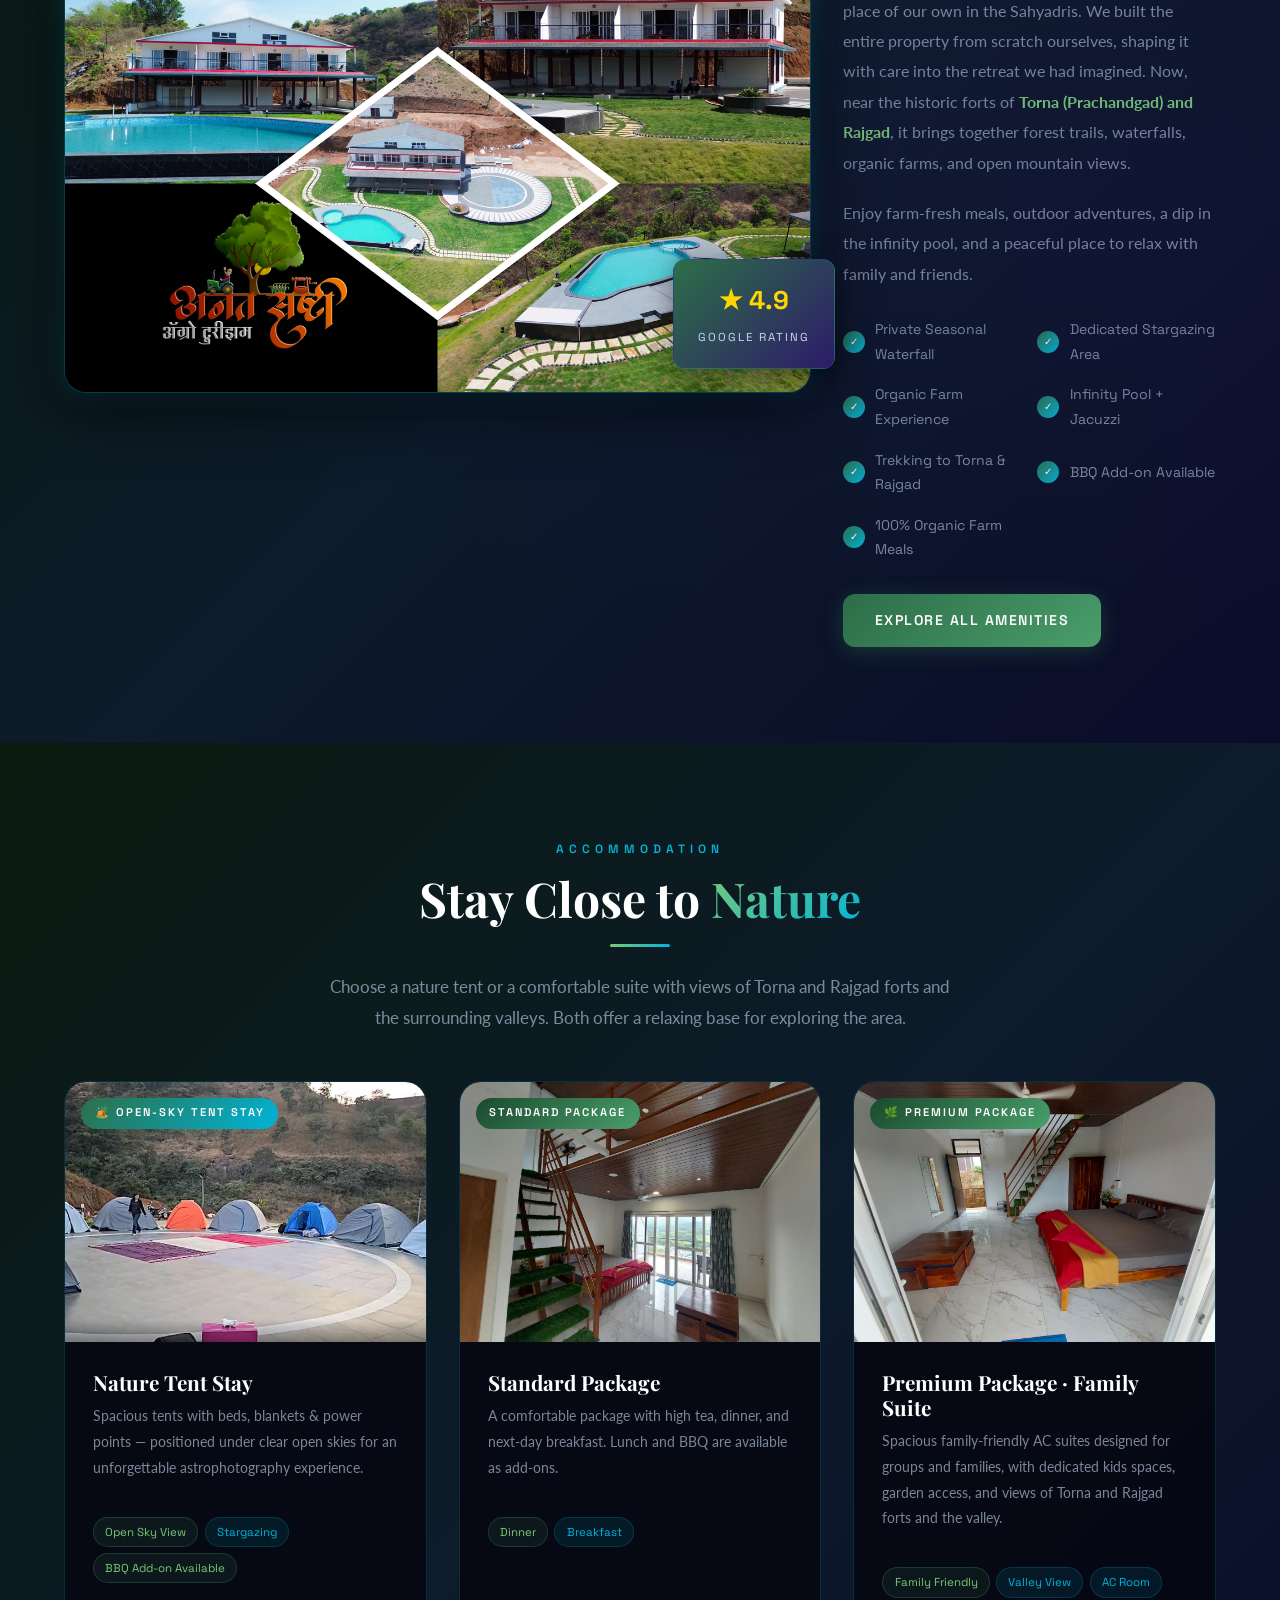
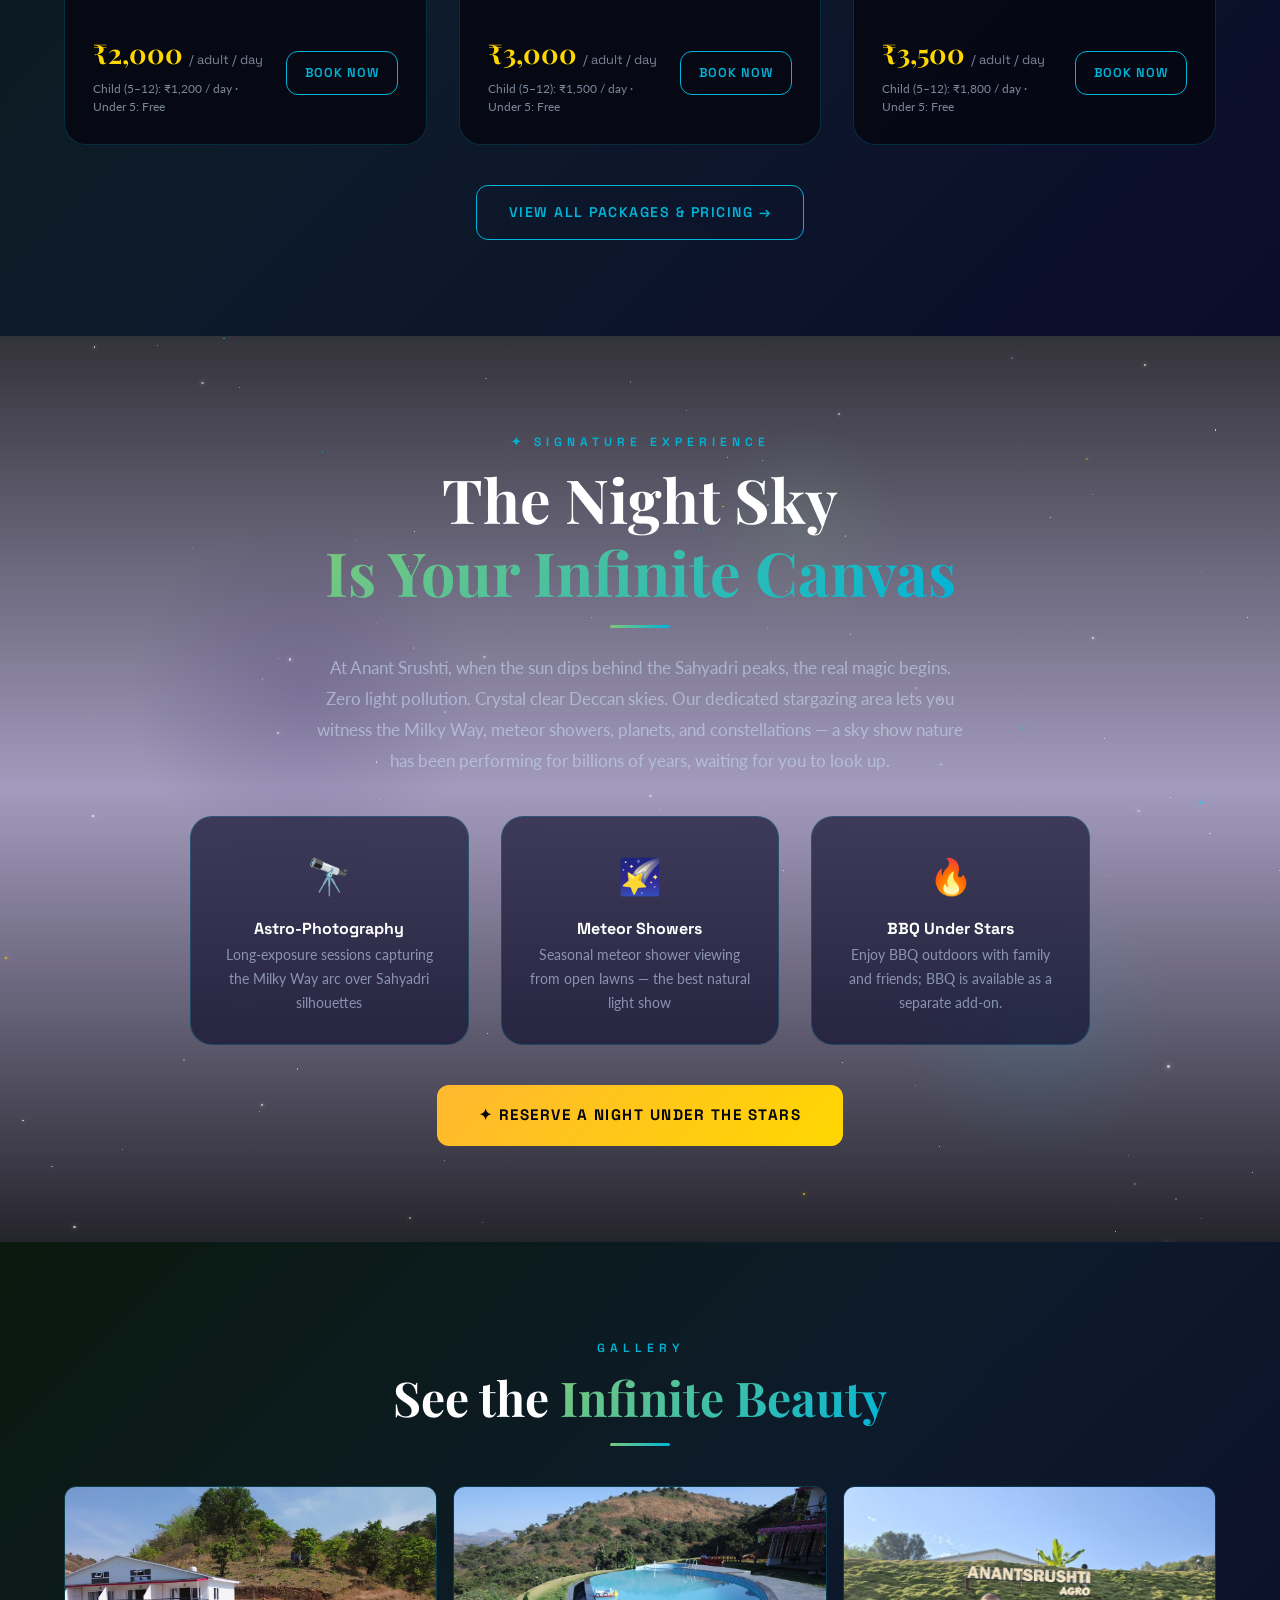
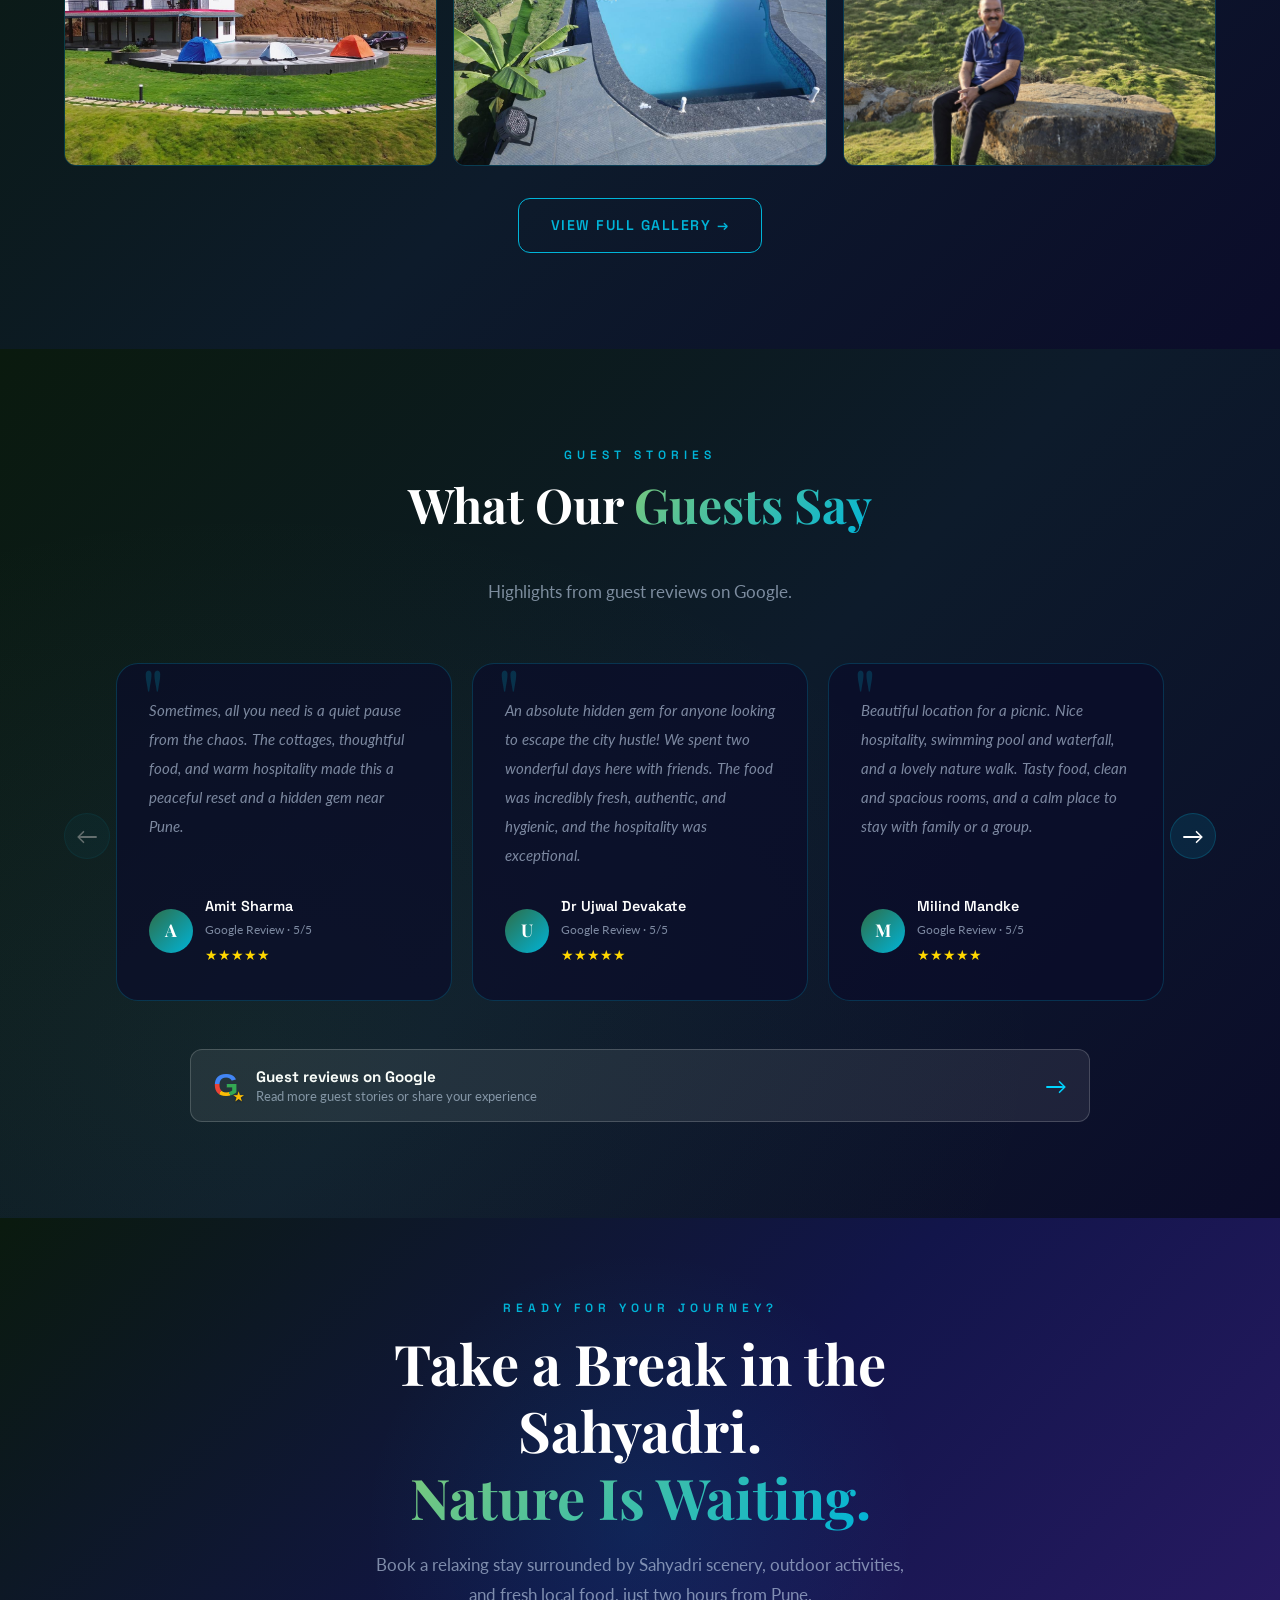
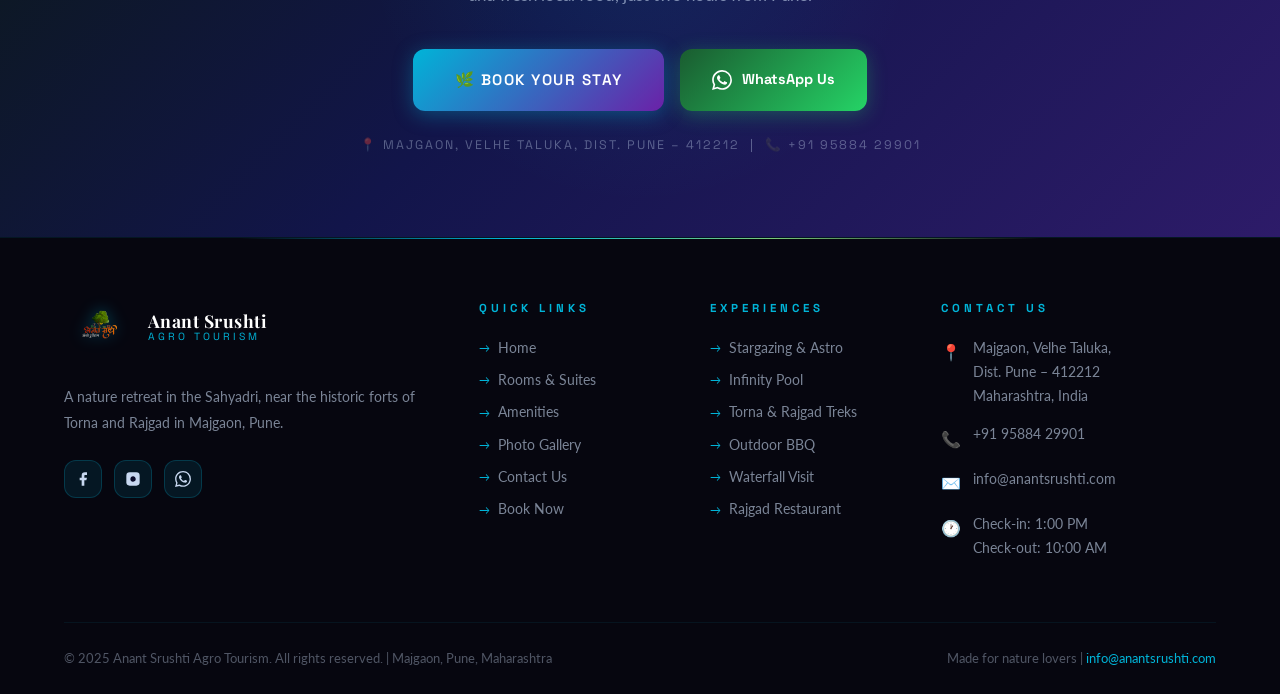
==== commit 4416140c: "Fix collage image path in about section Co-authored-by: Copilot <223556219+Copilot@users.noreply.git" ====
--- a/index.html
+++ b/index.html
@@ -132,7 +132,7 @@
       <div class="about-grid">
         <div class="about-img-wrapper" data-animate="left">
           <div class="about-photo-frame">
-            <img src="images/home%20page%204%20way%20with%20center.jpg" alt="Anant Srushti property and swimming pool collage" loading="lazy" />
+            <img src="Images/home%20page%204%20way%20with%20center.jpg" alt="Anant Srushti property and swimming pool collage" loading="lazy" />
           </div>
           <a class="about-badge" id="googleRatingBadge" href="https://maps.app.goo.gl/WhrJieXZivv7FZzG9" target="_blank" rel="noopener noreferrer" aria-label="Google rating 4.9 out of 5; open Google Maps">
             <strong id="googleRatingScore">★ 4.9</strong>
--- a/assets/css/style.css
+++ b/assets/css/style.css
@@ -547,7 +547,7 @@
   inset: 0;
   background-size: cover;
   background-position: center center;
-  transform: scale(1.08);
+  transform: scale(1);
   transition: transform 0.1s linear;
 }
 .hero-overlay {
